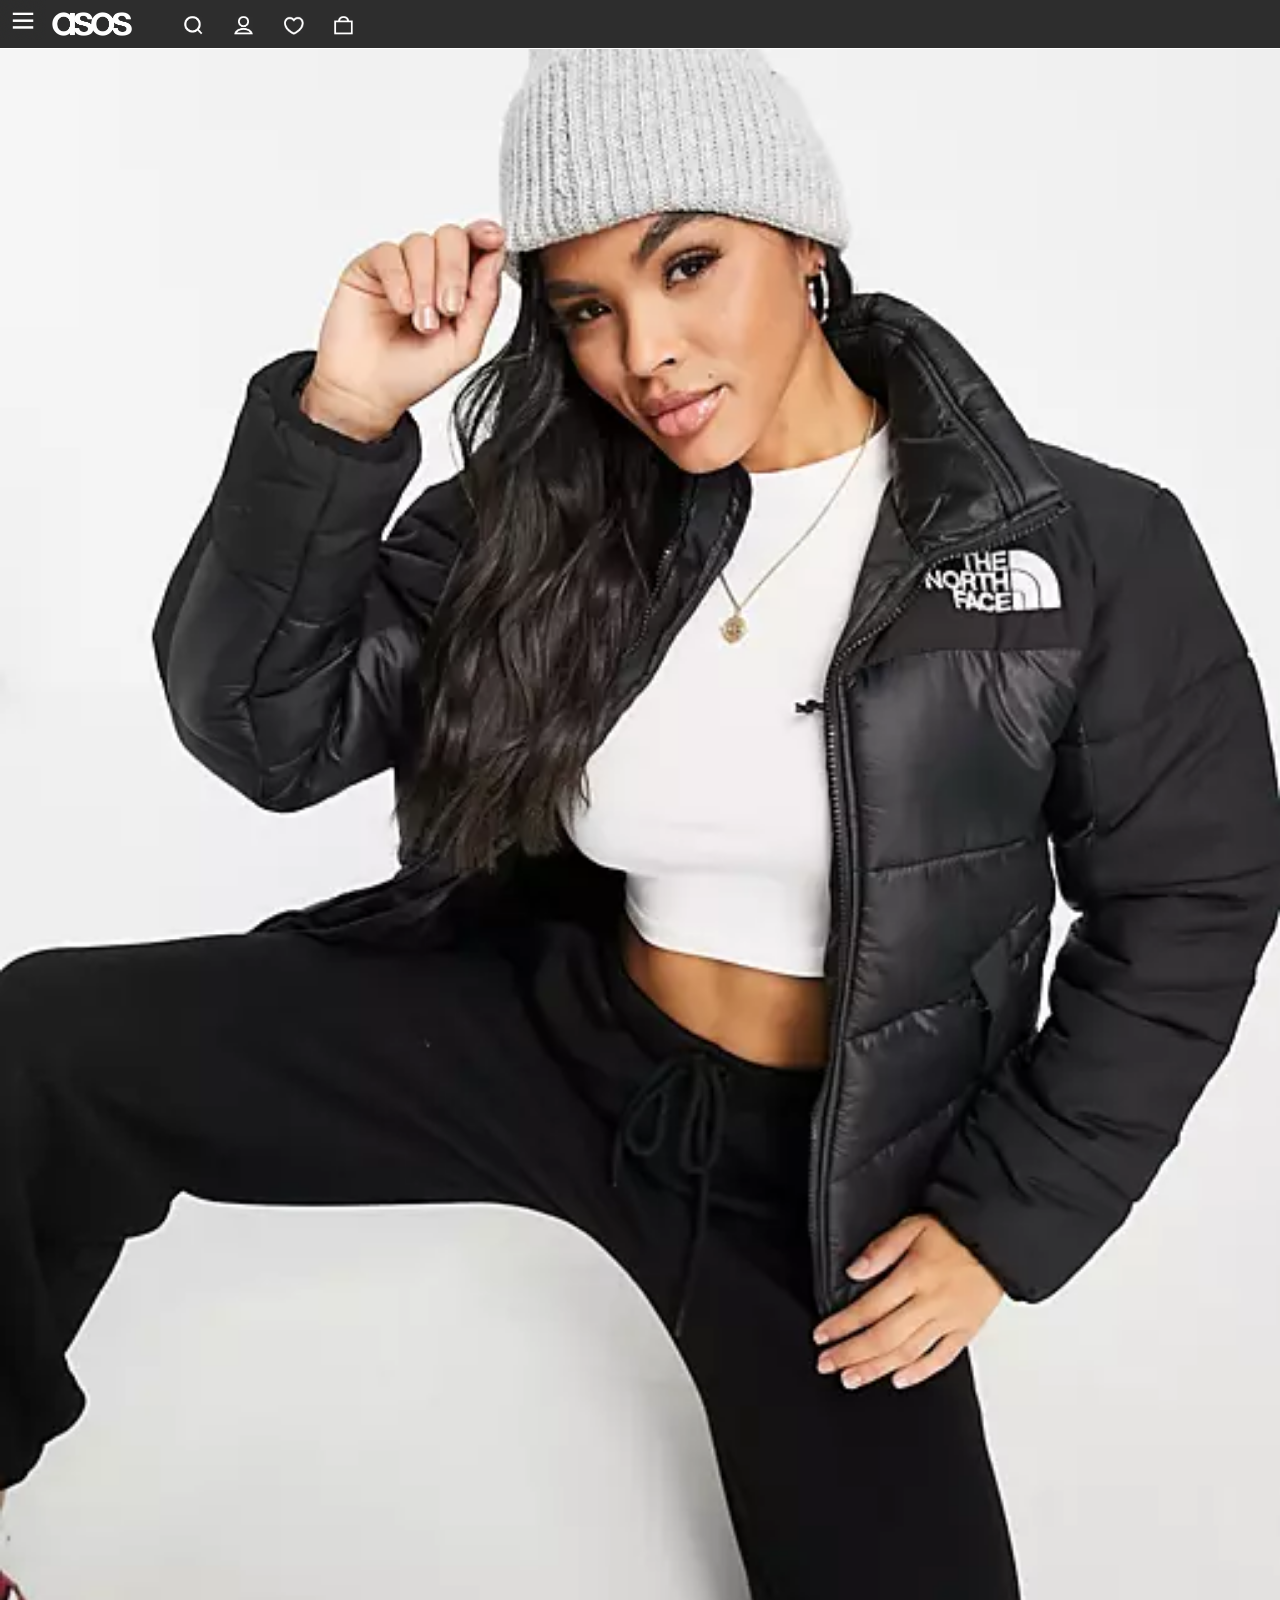
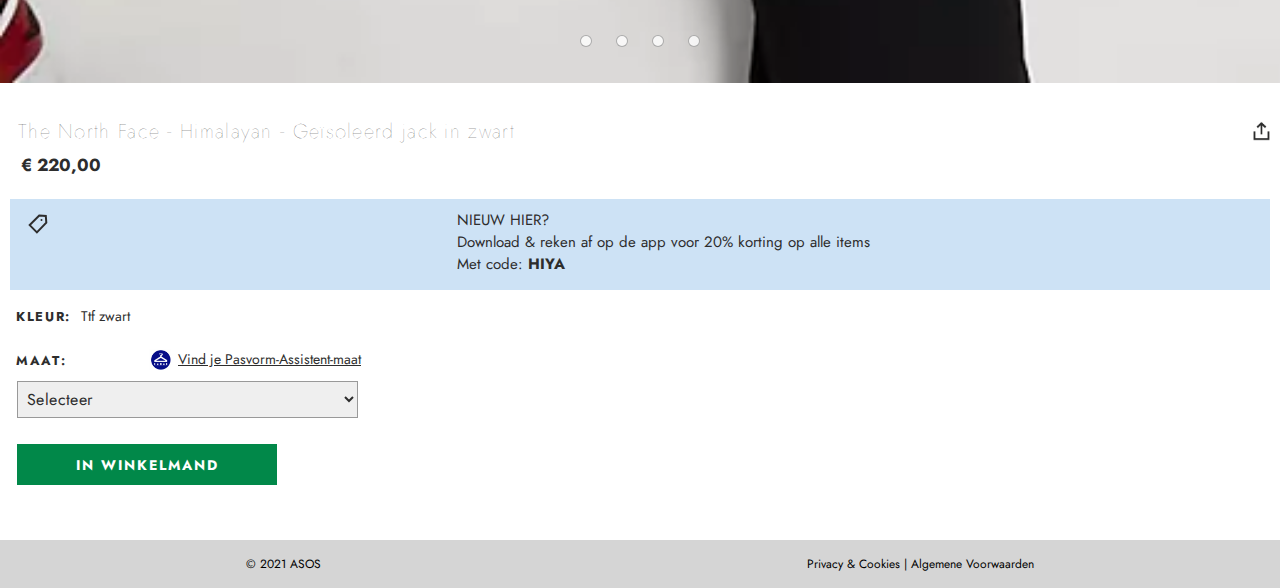
==== product.html @ 20af1e6a "Add files via upload" ====
<!DOCTYPE html>
<html lang="en">

<head>
    <meta charset="UTF-8">
    <meta http-equiv="X-UA-Compatible" content="IE=edge">
    <meta name="viewport" content="width=device-width, initial-scale=1.0">
    <title>Asos product</title>
    <link rel="stylesheet" href="css/styles.css">
    <link href="https://fonts.googleapis.com/css2?family=Jost:wght@400;700&family=Spartan:wght@400;500&display=swap" rel="stylesheet">
    <link href="https://fonts.googleapis.com/css2?family=Comfortaa:wght@700&display=swap" rel="stylesheet">
</head>

<body id="productpagina">

    <header>
        <button><img src="images/hamburgermenu.jpg"></button>
        <a href="index.html"><img src="images/logo.png"></a>



        <nav>
            <ul>
                <li>
                    <a href="#"><img src="images/zoeken.png"></a>
                </li>

                <li>
                    <a href="#"><img src="images/mijnprofiel.png"></a>
                </li>

                <li>
                    <a href="#"><img src="images/favorieten.png"></a>
                </li>

                <li>
                    <a href="#"><img src="images/mandje.png"></a>
                </li>
            </ul>
        </nav>

    </header>

    <main>
        <section id="justBolletjes" class="caroCarrousel">
            <ul>
                <li id="foto1"><img src="images/productslide1.webp"></li>

                <li id="foto2"><img src="images/productslide2.webp"></li>

                <li id="foto3"><img src="images/productslide3.webp"></li>

                <li id="foto4"><img src="images/productslide4.webp"></li>
            </ul>

            <nav>
                <ul>
                    <li>
                        <a href="#foto1" aria-label="go to foto1"></a>
                    </li>
                    <li>
                        <a href="#foto2" aria-label="go to foto2"></a>
                    </li>
                    <li>
                        <a href="#foto3" aria-label="go to foto3"></a>
                    </li>
                    <li>
                        <a href="#foto4" aria-label="go to foto4"></a>
                    </li>
            </nav>




            </ul>
        </section>

        <section>
            <h1>The North Face - Himalayan - Geïsoleerd jack in zwart</h1>
            <img src="images/opslaan.png">
            <h2>€ 220,00</h2>
        </section>


        <section>

            <p>NIEUW HIER?<br> Download & reken af op de app voor 20% korting op alle items<br> Met code: <strong>  HIYA</strong></p>

        </section>

        <section>
            <p><strong>KLEUR:</strong> Ttf zwart</p>
        </section>

        <section>
            <p><strong>MAAT:</strong></p>
        </section>

        <section><img src="images/maat.jpg">
            <p>Vind je Pasvorm-Assistent-maat</p>
        </section>

        <section>
            <select>
                <option value="0">Selecteer</option>
                <option value="1">XS - €220,00</option>
                <option value="2">S - €220,00</option>
                <option value="3">M - €220,00</option>
                <option value="4">L - €220,00</option>
                <option value="5">XL - €220,00</option>
            </select>
        </section>

        <section>

            <button>IN WINKELMAND</button></section>















    </main>
    <footer>
        <p>© 2021 ASOS</p>
        <p>Privacy & Cookies | Algemene Voorwaarden</p>

    </footer>
</body>

</html>
---- css/styles.css ----
body {
                                    margin: 0;
                                    padding: 3em 0 0 0;
                                    box-sizing: border-box;
                                }
                                
                                header {
                                    position: fixed;
                                    left: 0;
                                    right: 0;
                                    top: 0;
                                    z-index: 10;
                                    display: flex;
                                    background-color: #2d2d2d;
                                    height: 3em;
                                }
                                /* logo */
                                
                                header>a {
                                    width: 5em;
                                    margin: 0.75em;
                                }
                                
                                header>a img {
                                    width: 100%;
                                    height: auto;
                                }
                                /* button */
                                
                                header button {
                                    appearance: none;
                                    border: none;
                                    padding: 0;
                                    height: 3em;
                                    width: 3em;
                                }
                                
                                header button img {
                                    height: 100%;
                                    width: auto;
                                }
                                /* utilities menu */
                                
                                header ul {
                                    display: flex;
                                    gap: 50px;
                                    list-style: none;
                                    margin: 0.5;
                                    padding: 0;
                                    height: 100%;
                                }
                                
                                header ul li {
                                    height: 80%;
                                }
                                
                                header ul li a {
                                    display: block;
                                    height: 100%;
                                    padding: 70%;
                                }
                                
                                header ul a img {
                                    position: absolute;
                                    margin-left: 40px;
                                    height: 40%;
                                    width: auto;
                                }
                                
                                main img {
                                    width: 100%;
                                    height: auto;
                                }
                                /* categories */
                                
                                main section {
                                    padding: 1em;
                                }
                                
                                main section ul {
                                    margin: 0;
                                    padding: 0;
                                    list-style: none;
                                    display: grid;
                                    grid-template-columns: 1fr 1fr;
                                    gap: 1em;
                                }
                                
                                main section ul li {
                                    display: flex;
                                    flex-direction: column-reverse;
                                }
                                
                                main section ul a img {
                                    width: 100%;
                                    height: auto;
                                    display: block;
                                }
                                
                                section:first-of-type h1 {
                                    font-family: 'Jost', sans-serif;
                                    color: #2d2d2d;
                                    font-size: 14px;
                                    display: flex;
                                    justify-content: center;
                                }
                                
                                section:first-of-type p {
                                    font-family: 'Jost', sans-serif;
                                    color: #2d2d2d;
                                    font-size: 15px;
                                    display: flex;
                                    justify-content: center;
                                    order: -2;
                                    margin: 0;
                                }
                                
                                section:nth-of-type(2) h1 {
                                    display: flex;
                                    justify-content: center;
                                    font-size: 20px;
                                    position: relative;
                                    font-family: 'Jost', sans-serif;
                                    color: #2d2d2d;
                                }
                                
                                section:nth-of-type(2) p {
                                    display: flex;
                                    justify-content: center;
                                    font-size: 20px;
                                    position: relative;
                                    font-family: 'Jost', sans-serif;
                                    color: #2d2d2d;
                                }
                                
                                section:nth-of-type(2) button {
                                    border: 2px solid#2d2d2d;
                                    margin: 6px 0px 10px;
                                    padding: 9px 14px;
                                    background-color: white;
                                    font-family: 'Jost', sans-serif;
                                    color: #2d2d2d;
                                    min-width: 184px;
                                    min-height: 44px;
                                    font-size: 16px;
                                    line-height: 39px;
                                    font-weight: 700;
                                    letter-spacing: 2px;
                                    position: relative;
                                    left: calc(50% - 92px);
                                }
                                
                                section:nth-of-type(2) button:hover {
                                    background-color: black;
                                    border: 2px solid black;
                                    color: white;
                                }
                                
                                section:nth-of-type(2) button:active {
                                    background-color: black;
                                    border: 2px solid black;
                                    color: white;
                                }
                                
                                section:nth-of-type(3) {
                                    background-color: rgb(31, 73, 70);
                                    padding: 25px;
                                    font-family: 'Jost', sans-serif;
                                    color: white;
                                    display: flex;
                                    flex-direction: column;
                                    align-items: center;
                                }
                                
                                section:nth-of-type(3) p {
                                    font-family: 'Comfortaa', cursive;
                                    font-size: 30px;
                                    display: flex;
                                    justify-content: center;
                                    margin: 0;
                                    margin-bottom: 20px;
                                }
                                
                                section:last-of-type h1 {
                                    font-size: 18px;
                                    font-family: 'Jost', sans-serif;
                                    margin-top: 30px;
                                    grid-column: 1/-1;
                                    text-align: center;
                                }
                                
                                section:last-of-type {
                                    display: flex;
                                    margin: 0;
                                    padding: 0;
                                    list-style: none;
                                    display: grid;
                                    grid-template-columns: 1fr 1fr;
                                    gap: 1em;
                                }
                                
                                footer {
                                    background-color: rgb(213, 213, 213);
                                    padding: 3px;
                                    display: flex;
                                    vertical-align: baseline;
                                    justify-content: space-around;
                                }
                                
                                footer p {
                                    font-family: 'Jost', sans-serif;
                                    font-size: 12px;
                                }
                                /* product pagina */
                                /******************************/
                                /* DE CAROCARROUSEL CONTAINER */
                                /******************************/
                                
                                .caroCarrousel {
                                    /* basis waarden die door de hele carrousel gebruikt worden */
                                    /* kun je zelf aanpassen */
                                    position: relative;
                                    outline: none;
                                    padding: 0;
                                    margin: 0;
                                }
                                /************************************/
                                /* de carrousel elementen container */
                                
                                .caroCarrousel>ul {
                                    margin: 0;
                                    padding: 0;
                                    list-style: none;
                                    display: flex;
                                    /* handmatig scrollen is mogelijk */
                                    overflow: hidden;
                                }
                                /**************************/
                                /* de carrousel elementen */
                                
                                .caroCarrousel>ul li {
                                    flex-basis: 100%;
                                    flex-shrink: 0;
                                }
                                /****************/
                                /* DE BOLLETJES */
                                /****************/
                                /* de bolletjes container */
                                
                                .caroCarrousel nav ul {
                                    position: absolute;
                                    left: 2em;
                                    right: 2em;
                                    bottom: 0;
                                    margin: 0;
                                    padding: 2em;
                                    list-style: none;
                                    display: flex;
                                    flex-wrap: wrap;
                                    justify-content: center;
                                }
                                /* de bolletjes wrapper */
                                
                                .caroCarrousel nav li {
                                    margin: .25em;
                                    padding: 0;
                                }
                                /* de bolletjes */
                                
                                .caroCarrousel>nav a {
                                    display: block;
                                    width: 10px;
                                    height: 10px;
                                    background-color: rgba(255, 255, 255, 0.8);
                                    border-radius: 25px;
                                    border: 1px solid rgba(153, 153, 153, 0.8);
                                }
                                
                                .caroCarrousel>nav a:hover,
                                .caroCarrousel>nav a:focus {
                                    border: 1px solid rgba(255, 255, 255, 0.8);
                                    background-color: rgba(56, 56, 56, 0.8);
                                }
                                
                                #productpagina main section:nth-of-type(2) h1 {
                                    color: #2d2d2d;
                                    font-style: normal;
                                    font-weight: 10;
                                    font-size: 20px;
                                    line-height: 1.3;
                                    letter-spacing: 1.3px;
                                    padding-bottom: 12px;
                                    display: inline-block;
                                    max-width: 95%;
                                    text-align: left;
                                    padding: 20px 0px 12px 2px;
                                    margin: auto;
                                }
                                
                                #productpagina main section:nth-of-type(2) img {
                                    width: 17px;
                                    height: 20px;
                                    position: absolute;
                                    right: 10px;
                                    margin: 22px 0px 0px;
                                }
                                
                                #productpagina main section:nth-of-type(2) h2 {
                                    color: #2d2d2d;
                                    font-family: 'Jost', sans-serif;
                                    font-size: 17.5px;
                                    display: flex;
                                    margin: 5px;
                                    position: relative;
                                    top: -10px;
                                }
                                
                                #productpagina main section:nth-of-type(3) {
                                    color: #2d2d2d;
                                    background-color: #cde2f5;
                                    background-image: url([data-uri]);
                                    background-repeat: no-repeat;
                                    background-position: 18px 15px;
                                    margin-top: -10px;
                                    margin-left: 10px;
                                    margin-right: 10px;
                                    padding: 10px 10px 15px 56px;
                                }
                                
                                #productpagina main section:nth-of-type(3) p {
                                    color: #2d2d2d;
                                    font-family: 'Jost', sans-serif;
                                    font-size: 15px;
                                    padding: 0;
                                    margin: 0;
                                    display: block;
                                }
                                
                                #productpagina main section:nth-of-type(4) p strong {
                                    color: #2d2d2d;
                                    font-family: 'Jost', sans-serif;
                                    font-size: 13px;
                                    line-height: 1.7;
                                    letter-spacing: 1.7px;
                                    text-transform: uppercase;
                                    padding-right: 6px;
                                }
                                
                                #productpagina main section:nth-of-type(4) p {
                                    font-size: 14px;
                                    color: #2d2d2d;
                                    font-family: 'Jost', sans-serif;
                                    margin: 0;
                                    position: relative;
                                }
                                
                                #productpagina main section:nth-of-type(5) p {
                                    color: #2d2d2d;
                                    font-family: 'Jost', sans-serif;
                                    font-size: 13px;
                                    line-height: 1.7;
                                    letter-spacing: 1.7px;
                                    text-transform: uppercase;
                                    margin: auto;
                                    position: relative;
                                    top: -10px;
                                }
                                
                                #productpagina main section:nth-of-type(6) img {
                                    width: 22px;
                                    height: auto;
                                    position: relative;
                                    top: -65px;
                                    left: 133px;
                                }
                                
                                #productpagina main section:nth-of-type(6) p {
                                    color: #2d2d2d;
                                    font-family: 'Jost', sans-serif;
                                    font-size: 14px;
                                    font-weight: 400;
                                    line-height: normal;
                                    text-decoration: underline;
                                    width: 100;
                                    position: relative;
                                    margin-left: 162px;
                                    margin-top: -90px;
                                }
                                
                                #productpagina main section:nth-of-type(7) select {
                                    color: #2D2D2D;
                                    border: solid 1px #999;
                                    font-family: 'Jost', sans-serif;
                                    font-size: 16px;
                                    line-height: 1.5;
                                    letter-spacing: 0.4px;
                                    padding-top: 5px;
                                    padding-bottom: 5px;
                                    padding-left: 5px;
                                    outline: none;
                                    position: relative;
                                    left: 1px;
                                    top: -65px;
                                    width: 341px;
                                }
                                
                                #productpagina main section:nth-of-type(8) button {
                                    background-color: #018849;
                                    font-family: 'Jost', sans-serif;
                                    color: white;
                                    border: none;
                                    letter-spacing: 2px;
                                    height: 41px;
                                    text-transform: uppercase;
                                    font-weight: 700;
                                    font-size: 14px;
                                    text-align: center;
                                    width: 260px;
                                    position: relative;
                                    left: 17px;
                                    top: -55px;
                                }
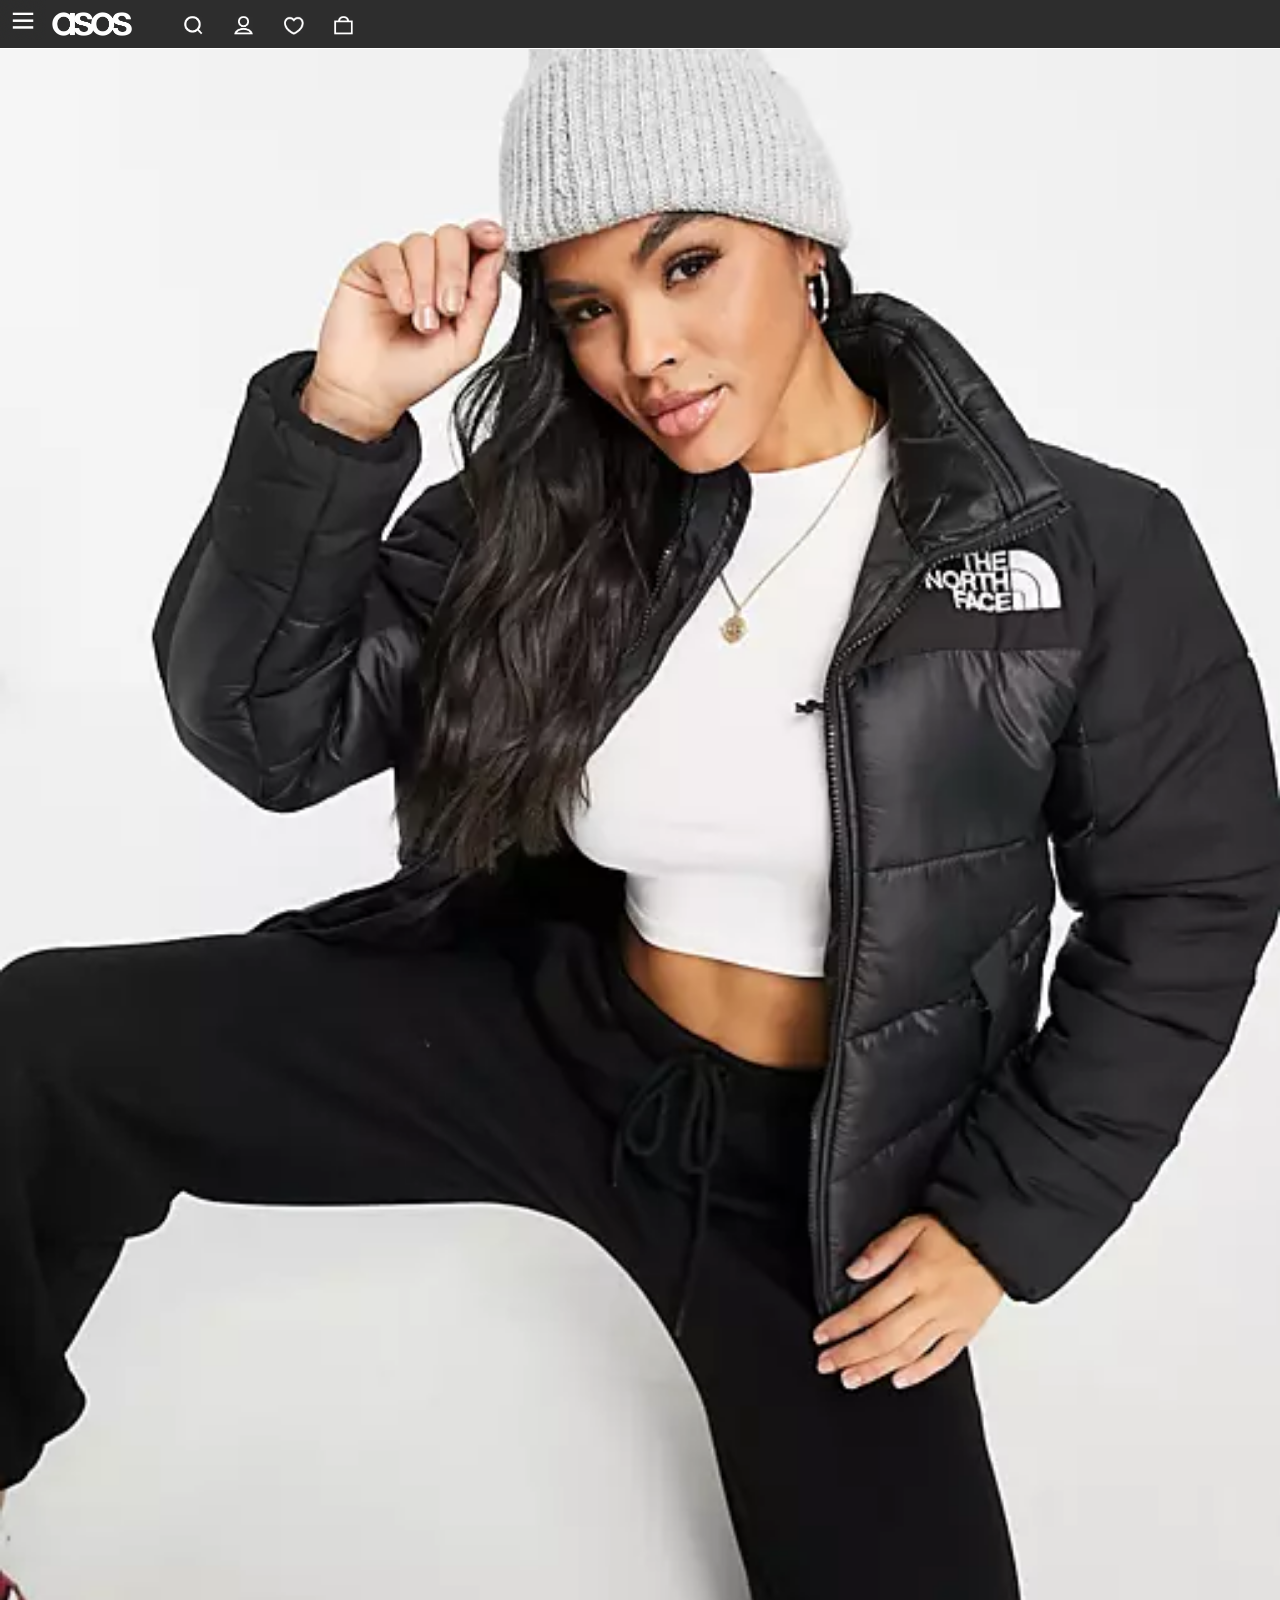
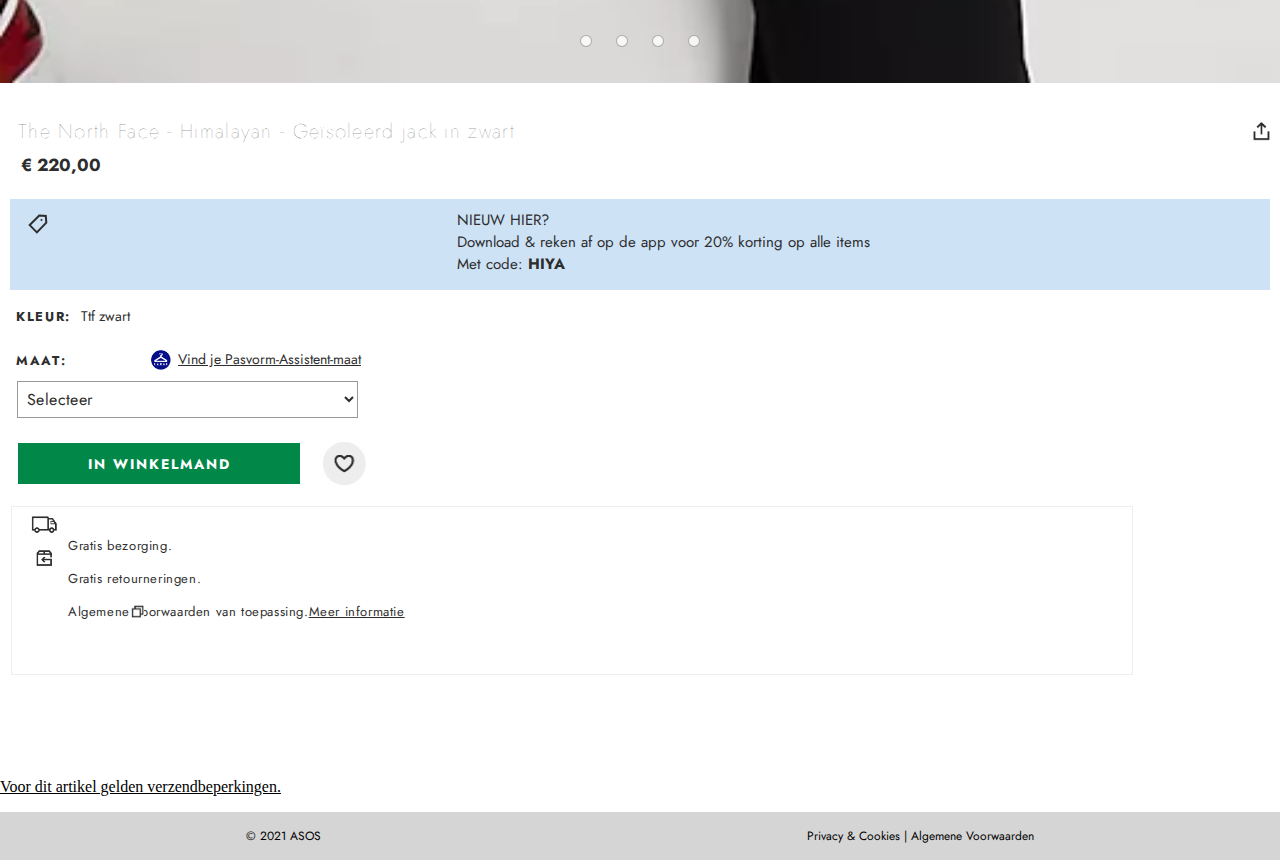
==== commit f5df9176: "Add files via upload" ====
--- a/product.html
+++ b/product.html
@@ -113,7 +113,23 @@
 
         <section>
 
-            <button>IN WINKELMAND</button></section>
+            <button>IN WINKELMAND</button>
+            <img src="images/like.png">
+        </section>
+
+        <section>
+
+            <p>Gratis bezorging.</p>
+
+            <p>Gratis retourneringen.</p>
+            <p>Algemene voorwaarden van toepassing.<u>Meer informatie</u></p>
+            <img id="bezorgImg" src=" images/bezorgingen.png ">
+            <img id="retourImg" src="images/retour.png ">
+            <img id="meerinfoImg" src="images/meerinfo.png"></section>
+
+        <section>
+            <p><u>Voor dit artikel gelden verzendbeperkingen.</u></p>
+        </section>
 
 
 
--- a/css/styles.css
+++ b/css/styles.css
@@ -1,422 +1,475 @@
-                                body {
-                                    margin: 0;
-                                    padding: 3em 0 0 0;
-                                    box-sizing: border-box;
-                                }
-                                
-                                header {
-                                    position: fixed;
-                                    left: 0;
-                                    right: 0;
-                                    top: 0;
-                                    z-index: 10;
-                                    display: flex;
-                                    background-color: #2d2d2d;
-                                    height: 3em;
-                                }
-                                /* logo */
-                                
-                                header>a {
-                                    width: 5em;
-                                    margin: 0.75em;
-                                }
-                                
-                                header>a img {
-                                    width: 100%;
-                                    height: auto;
-                                }
-                                /* button */
-                                
-                                header button {
-                                    appearance: none;
-                                    border: none;
-                                    padding: 0;
-                                    height: 3em;
-                                    width: 3em;
-                                }
-                                
-                                header button img {
-                                    height: 100%;
-                                    width: auto;
-                                }
-                                /* utilities menu */
-                                
-                                header ul {
-                                    display: flex;
-                                    gap: 50px;
-                                    list-style: none;
-                                    margin: 0.5;
-                                    padding: 0;
-                                    height: 100%;
-                                }
-                                
-                                header ul li {
-                                    height: 80%;
-                                }
-                                
-                                header ul li a {
-                                    display: block;
-                                    height: 100%;
-                                    padding: 70%;
-                                }
-                                
-                                header ul a img {
-                                    position: absolute;
-                                    margin-left: 40px;
-                                    height: 40%;
-                                    width: auto;
-                                }
-                                
-                                main img {
-                                    width: 100%;
-                                    height: auto;
-                                }
-                                /* categories */
-                                
-                                main section {
-                                    padding: 1em;
-                                }
-                                
-                                main section ul {
-                                    margin: 0;
-                                    padding: 0;
-                                    list-style: none;
-                                    display: grid;
-                                    grid-template-columns: 1fr 1fr;
-                                    gap: 1em;
-                                }
-                                
-                                main section ul li {
-                                    display: flex;
-                                    flex-direction: column-reverse;
-                                }
-                                
-                                main section ul a img {
-                                    width: 100%;
-                                    height: auto;
-                                    display: block;
-                                }
-                                
-                                section:first-of-type h1 {
-                                    font-family: 'Jost', sans-serif;
-                                    color: #2d2d2d;
-                                    font-size: 14px;
-                                    display: flex;
-                                    justify-content: center;
-                                }
-                                
-                                section:first-of-type p {
-                                    font-family: 'Jost', sans-serif;
-                                    color: #2d2d2d;
-                                    font-size: 15px;
-                                    display: flex;
-                                    justify-content: center;
-                                    order: -2;
-                                    margin: 0;
-                                }
-                                
-                                section:nth-of-type(2) h1 {
-                                    display: flex;
-                                    justify-content: center;
-                                    font-size: 20px;
-                                    position: relative;
-                                    font-family: 'Jost', sans-serif;
-                                    color: #2d2d2d;
-                                }
-                                
-                                section:nth-of-type(2) p {
-                                    display: flex;
-                                    justify-content: center;
-                                    font-size: 20px;
-                                    position: relative;
-                                    font-family: 'Jost', sans-serif;
-                                    color: #2d2d2d;
-                                }
-                                
-                                section:nth-of-type(2) button {
-                                    border: 2px solid#2d2d2d;
-                                    margin: 6px 0px 10px;
-                                    padding: 9px 14px;
-                                    background-color: white;
-                                    font-family: 'Jost', sans-serif;
-                                    color: #2d2d2d;
-                                    min-width: 184px;
-                                    min-height: 44px;
-                                    font-size: 16px;
-                                    line-height: 39px;
-                                    font-weight: 700;
-                                    letter-spacing: 2px;
-                                    position: relative;
-                                    left: calc(50% - 92px);
-                                }
-                                
-                                section:nth-of-type(2) button:hover {
-                                    background-color: black;
-                                    border: 2px solid black;
-                                    color: white;
-                                }
-                                
-                                section:nth-of-type(2) button:active {
-                                    background-color: black;
-                                    border: 2px solid black;
-                                    color: white;
-                                }
-                                
-                                section:nth-of-type(3) {
-                                    background-color: rgb(31, 73, 70);
-                                    padding: 25px;
-                                    font-family: 'Jost', sans-serif;
-                                    color: white;
-                                    display: flex;
-                                    flex-direction: column;
-                                    align-items: center;
-                                }
-                                
-                                section:nth-of-type(3) p {
-                                    font-family: 'Comfortaa', cursive;
-                                    font-size: 30px;
-                                    display: flex;
-                                    justify-content: center;
-                                    margin: 0;
-                                    margin-bottom: 20px;
-                                }
-                                
-                                section:last-of-type h1 {
-                                    font-size: 18px;
-                                    font-family: 'Jost', sans-serif;
-                                    margin-top: 30px;
-                                    grid-column: 1/-1;
-                                    text-align: center;
-                                }
-                                
-                                section:last-of-type {
-                                    display: flex;
-                                    margin: 0;
-                                    padding: 0;
-                                    list-style: none;
-                                    display: grid;
-                                    grid-template-columns: 1fr 1fr;
-                                    gap: 1em;
-                                }
-                                
-                                footer {
-                                    background-color: rgb(213, 213, 213);
-                                    padding: 3px;
-                                    display: flex;
-                                    vertical-align: baseline;
-                                    justify-content: space-around;
-                                }
-                                
-                                footer p {
-                                    font-family: 'Jost', sans-serif;
-                                    font-size: 12px;
-                                }
-                                /* product pagina */
-                                /******************************/
-                                /* DE CAROCARROUSEL CONTAINER */
-                                /******************************/
-                                
-                                .caroCarrousel {
-                                    /* basis waarden die door de hele carrousel gebruikt worden */
-                                    /* kun je zelf aanpassen */
-                                    position: relative;
-                                    outline: none;
-                                    padding: 0;
-                                    margin: 0;
-                                }
-                                /************************************/
-                                /* de carrousel elementen container */
-                                
-                                .caroCarrousel>ul {
-                                    margin: 0;
-                                    padding: 0;
-                                    list-style: none;
-                                    display: flex;
-                                    /* handmatig scrollen is mogelijk */
-                                    overflow: hidden;
-                                }
-                                /**************************/
-                                /* de carrousel elementen */
-                                
-                                .caroCarrousel>ul li {
-                                    flex-basis: 100%;
-                                    flex-shrink: 0;
-                                }
-                                /****************/
-                                /* DE BOLLETJES */
-                                /****************/
-                                /* de bolletjes container */
-                                
-                                .caroCarrousel nav ul {
-                                    position: absolute;
-                                    left: 2em;
-                                    right: 2em;
-                                    bottom: 0;
-                                    margin: 0;
-                                    padding: 2em;
-                                    list-style: none;
-                                    display: flex;
-                                    flex-wrap: wrap;
-                                    justify-content: center;
-                                }
-                                /* de bolletjes wrapper */
-                                
-                                .caroCarrousel nav li {
-                                    margin: .25em;
-                                    padding: 0;
-                                }
-                                /* de bolletjes */
-                                
-                                .caroCarrousel>nav a {
-                                    display: block;
-                                    width: 10px;
-                                    height: 10px;
-                                    background-color: rgba(255, 255, 255, 0.8);
-                                    border-radius: 25px;
-                                    border: 1px solid rgba(153, 153, 153, 0.8);
-                                }
-                                
-                                .caroCarrousel>nav a:hover,
-                                .caroCarrousel>nav a:focus {
-                                    border: 1px solid rgba(255, 255, 255, 0.8);
-                                    background-color: rgba(56, 56, 56, 0.8);
-                                }
-                                
-                                #productpagina main section:nth-of-type(2) h1 {
-                                    color: #2d2d2d;
-                                    font-style: normal;
-                                    font-weight: 10;
-                                    font-size: 20px;
-                                    line-height: 1.3;
-                                    letter-spacing: 1.3px;
-                                    padding-bottom: 12px;
-                                    display: inline-block;
-                                    max-width: 95%;
-                                    text-align: left;
-                                    padding: 20px 0px 12px 2px;
-                                    margin: auto;
-                                }
-                                
-                                #productpagina main section:nth-of-type(2) img {
-                                    width: 17px;
-                                    height: 20px;
-                                    position: absolute;
-                                    right: 10px;
-                                    margin: 22px 0px 0px;
-                                }
-                                
-                                #productpagina main section:nth-of-type(2) h2 {
-                                    color: #2d2d2d;
-                                    font-family: 'Jost', sans-serif;
-                                    font-size: 17.5px;
-                                    display: flex;
-                                    margin: 5px;
-                                    position: relative;
-                                    top: -10px;
-                                }
-                                
-                                #productpagina main section:nth-of-type(3) {
-                                    color: #2d2d2d;
-                                    background-color: #cde2f5;
-                                    background-image: url([data-uri]);
-                                    background-repeat: no-repeat;
-                                    background-position: 18px 15px;
-                                    margin-top: -10px;
-                                    margin-left: 10px;
-                                    margin-right: 10px;
-                                    padding: 10px 10px 15px 56px;
-                                }
-                                
-                                #productpagina main section:nth-of-type(3) p {
-                                    color: #2d2d2d;
-                                    font-family: 'Jost', sans-serif;
-                                    font-size: 15px;
-                                    padding: 0;
-                                    margin: 0;
-                                    display: block;
-                                }
-                                
-                                #productpagina main section:nth-of-type(4) p strong {
-                                    color: #2d2d2d;
-                                    font-family: 'Jost', sans-serif;
-                                    font-size: 13px;
-                                    line-height: 1.7;
-                                    letter-spacing: 1.7px;
-                                    text-transform: uppercase;
-                                    padding-right: 6px;
-                                }
-                                
-                                #productpagina main section:nth-of-type(4) p {
-                                    font-size: 14px;
-                                    color: #2d2d2d;
-                                    font-family: 'Jost', sans-serif;
-                                    margin: 0;
-                                    position: relative;
-                                }
-                                
-                                #productpagina main section:nth-of-type(5) p {
-                                    color: #2d2d2d;
-                                    font-family: 'Jost', sans-serif;
-                                    font-size: 13px;
-                                    line-height: 1.7;
-                                    letter-spacing: 1.7px;
-                                    text-transform: uppercase;
-                                    margin: auto;
-                                    position: relative;
-                                    top: -10px;
-                                }
-                                
-                                #productpagina main section:nth-of-type(6) img {
-                                    width: 22px;
-                                    height: auto;
-                                    position: relative;
-                                    top: -65px;
-                                    left: 133px;
-                                }
-                                
-                                #productpagina main section:nth-of-type(6) p {
-                                    color: #2d2d2d;
-                                    font-family: 'Jost', sans-serif;
-                                    font-size: 14px;
-                                    font-weight: 400;
-                                    line-height: normal;
-                                    text-decoration: underline;
-                                    width: 100;
-                                    position: relative;
-                                    margin-left: 162px;
-                                    margin-top: -90px;
-                                }
-                                
-                                #productpagina main section:nth-of-type(7) select {
-                                    color: #2D2D2D;
-                                    border: solid 1px #999;
-                                    font-family: 'Jost', sans-serif;
-                                    font-size: 16px;
-                                    line-height: 1.5;
-                                    letter-spacing: 0.4px;
-                                    padding-top: 5px;
-                                    padding-bottom: 5px;
-                                    padding-left: 5px;
-                                    outline: none;
-                                    position: relative;
-                                    left: 1px;
-                                    top: -65px;
-                                    width: 341px;
-                                }
-                                
-                                #productpagina main section:nth-of-type(8) button {
-                                    background-color: #018849;
-                                    font-family: 'Jost', sans-serif;
-                                    color: white;
-                                    border: none;
-                                    letter-spacing: 2px;
-                                    height: 41px;
-                                    text-transform: uppercase;
-                                    font-weight: 700;
-                                    font-size: 14px;
-                                    text-align: center;
-                                    width: 260px;
-                                    position: relative;
-                                    left: 17px;
-                                    top: -55px;
-                                }+                                                body {
+                                                    margin: 0;
+                                                    padding: 3em 0 0 0;
+                                                    box-sizing: border-box;
+                                                }
+                                                
+                                                header {
+                                                    position: fixed;
+                                                    left: 0;
+                                                    right: 0;
+                                                    top: 0;
+                                                    z-index: 10;
+                                                    display: flex;
+                                                    background-color: #2d2d2d;
+                                                    height: 3em;
+                                                }
+                                                /* logo */
+                                                
+                                                header>a {
+                                                    width: 5em;
+                                                    margin: 0.75em;
+                                                }
+                                                
+                                                header>a img {
+                                                    width: 100%;
+                                                    height: auto;
+                                                }
+                                                /* button */
+                                                
+                                                header button {
+                                                    appearance: none;
+                                                    border: none;
+                                                    padding: 0;
+                                                    height: 3em;
+                                                    width: 3em;
+                                                }
+                                                
+                                                header button img {
+                                                    height: 100%;
+                                                    width: auto;
+                                                }
+                                                /* utilities menu */
+                                                
+                                                header ul {
+                                                    display: flex;
+                                                    gap: 50px;
+                                                    list-style: none;
+                                                    margin: 0.5;
+                                                    padding: 0;
+                                                    height: 100%;
+                                                }
+                                                
+                                                header ul li {
+                                                    height: 80%;
+                                                }
+                                                
+                                                header ul li a {
+                                                    display: block;
+                                                    height: 100%;
+                                                    padding: 70%;
+                                                }
+                                                
+                                                header ul a img {
+                                                    position: absolute;
+                                                    margin-left: 40px;
+                                                    height: 40%;
+                                                    width: auto;
+                                                }
+                                                
+                                                main img {
+                                                    width: 100%;
+                                                    height: auto;
+                                                }
+                                                /* categories */
+                                                
+                                                main section {
+                                                    padding: 1em;
+                                                }
+                                                
+                                                main section ul {
+                                                    margin: 0;
+                                                    padding: 0;
+                                                    list-style: none;
+                                                    display: grid;
+                                                    grid-template-columns: 1fr 1fr;
+                                                    gap: 1em;
+                                                }
+                                                
+                                                main section ul li {
+                                                    display: flex;
+                                                    flex-direction: column-reverse;
+                                                }
+                                                
+                                                main section ul a img {
+                                                    width: 100%;
+                                                    height: auto;
+                                                    display: block;
+                                                }
+                                                
+                                                section:first-of-type h1 {
+                                                    font-family: 'Jost', sans-serif;
+                                                    color: #2d2d2d;
+                                                    font-size: 14px;
+                                                    display: flex;
+                                                    justify-content: center;
+                                                }
+                                                
+                                                section:first-of-type p {
+                                                    font-family: 'Jost', sans-serif;
+                                                    color: #2d2d2d;
+                                                    font-size: 15px;
+                                                    display: flex;
+                                                    justify-content: center;
+                                                    order: -2;
+                                                    margin: 0;
+                                                }
+                                                
+                                                section:nth-of-type(2) h1 {
+                                                    display: flex;
+                                                    justify-content: center;
+                                                    font-size: 20px;
+                                                    position: relative;
+                                                    font-family: 'Jost', sans-serif;
+                                                    color: #2d2d2d;
+                                                }
+                                                
+                                                section:nth-of-type(2) p {
+                                                    display: flex;
+                                                    justify-content: center;
+                                                    font-size: 20px;
+                                                    position: relative;
+                                                    font-family: 'Jost', sans-serif;
+                                                    color: #2d2d2d;
+                                                }
+                                                
+                                                section:nth-of-type(2) button {
+                                                    border: 2px solid#2d2d2d;
+                                                    margin: 6px 0px 10px;
+                                                    padding: 9px 14px;
+                                                    background-color: white;
+                                                    font-family: 'Jost', sans-serif;
+                                                    color: #2d2d2d;
+                                                    min-width: 184px;
+                                                    min-height: 44px;
+                                                    font-size: 16px;
+                                                    line-height: 39px;
+                                                    font-weight: 700;
+                                                    letter-spacing: 2px;
+                                                    position: relative;
+                                                    left: calc(50% - 92px);
+                                                }
+                                                
+                                                section:nth-of-type(2) button:hover {
+                                                    background-color: black;
+                                                    border: 2px solid black;
+                                                    color: white;
+                                                }
+                                                
+                                                section:nth-of-type(2) button:active {
+                                                    background-color: black;
+                                                    border: 2px solid black;
+                                                    color: white;
+                                                }
+                                                
+                                                section:nth-of-type(3) {
+                                                    background-color: rgb(31, 73, 70);
+                                                    padding: 25px;
+                                                    font-family: 'Jost', sans-serif;
+                                                    color: white;
+                                                    display: flex;
+                                                    flex-direction: column;
+                                                    align-items: center;
+                                                }
+                                                
+                                                section:nth-of-type(3) p {
+                                                    font-family: 'Comfortaa', cursive;
+                                                    font-size: 30px;
+                                                    display: flex;
+                                                    justify-content: center;
+                                                    margin: 0;
+                                                    margin-bottom: 20px;
+                                                }
+                                                
+                                                section:last-of-type h1 {
+                                                    font-size: 18px;
+                                                    font-family: 'Jost', sans-serif;
+                                                    margin-top: 30px;
+                                                    grid-column: 1/-1;
+                                                    text-align: center;
+                                                }
+                                                
+                                                section:last-of-type {
+                                                    display: flex;
+                                                    margin: 0;
+                                                    padding: 0;
+                                                    list-style: none;
+                                                    display: grid;
+                                                    grid-template-columns: 1fr 1fr;
+                                                    gap: 1em;
+                                                }
+                                                
+                                                footer {
+                                                    background-color: rgb(213, 213, 213);
+                                                    padding: 3px;
+                                                    display: flex;
+                                                    vertical-align: baseline;
+                                                    justify-content: space-around;
+                                                }
+                                                
+                                                footer p {
+                                                    font-family: 'Jost', sans-serif;
+                                                    font-size: 12px;
+                                                }
+                                                /* product pagina */
+                                                /******************************/
+                                                /* DE CAROCARROUSEL CONTAINER */
+                                                /******************************/
+                                                
+                                                .caroCarrousel {
+                                                    /* basis waarden die door de hele carrousel gebruikt worden */
+                                                    /* kun je zelf aanpassen */
+                                                    position: relative;
+                                                    outline: none;
+                                                    padding: 0;
+                                                    margin: 0;
+                                                }
+                                                /************************************/
+                                                /* de carrousel elementen container */
+                                                
+                                                .caroCarrousel>ul {
+                                                    margin: 0;
+                                                    padding: 0;
+                                                    list-style: none;
+                                                    display: flex;
+                                                    /* handmatig scrollen is mogelijk */
+                                                    overflow: hidden;
+                                                }
+                                                /**************************/
+                                                /* de carrousel elementen */
+                                                
+                                                .caroCarrousel>ul li {
+                                                    flex-basis: 100%;
+                                                    flex-shrink: 0;
+                                                }
+                                                /****************/
+                                                /* DE BOLLETJES */
+                                                /****************/
+                                                /* de bolletjes container */
+                                                
+                                                .caroCarrousel nav ul {
+                                                    position: absolute;
+                                                    left: 2em;
+                                                    right: 2em;
+                                                    bottom: 0;
+                                                    margin: 0;
+                                                    padding: 2em;
+                                                    list-style: none;
+                                                    display: flex;
+                                                    flex-wrap: wrap;
+                                                    justify-content: center;
+                                                }
+                                                /* de bolletjes wrapper */
+                                                
+                                                .caroCarrousel nav li {
+                                                    margin: .25em;
+                                                    padding: 0;
+                                                }
+                                                /* de bolletjes */
+                                                
+                                                .caroCarrousel>nav a {
+                                                    display: block;
+                                                    width: 10px;
+                                                    height: 10px;
+                                                    background-color: rgba(255, 255, 255, 0.8);
+                                                    border-radius: 25px;
+                                                    border: 1px solid rgba(153, 153, 153, 0.8);
+                                                }
+                                                
+                                                .caroCarrousel>nav a:hover,
+                                                .caroCarrousel>nav a:focus {
+                                                    border: 1px solid rgba(255, 255, 255, 0.8);
+                                                    background-color: rgba(56, 56, 56, 0.8);
+                                                }
+                                                
+                                                #productpagina main section:nth-of-type(2) h1 {
+                                                    color: #2d2d2d;
+                                                    font-style: normal;
+                                                    font-weight: 10;
+                                                    font-size: 20px;
+                                                    line-height: 1.3;
+                                                    letter-spacing: 1.3px;
+                                                    padding-bottom: 12px;
+                                                    display: inline-block;
+                                                    max-width: 95%;
+                                                    text-align: left;
+                                                    padding: 20px 0px 12px 2px;
+                                                    margin: auto;
+                                                }
+                                                
+                                                #productpagina main section:nth-of-type(2) img {
+                                                    width: 17px;
+                                                    height: 20px;
+                                                    position: absolute;
+                                                    right: 10px;
+                                                    margin: 22px 0px 0px;
+                                                }
+                                                
+                                                #productpagina main section:nth-of-type(2) h2 {
+                                                    color: #2d2d2d;
+                                                    font-family: 'Jost', sans-serif;
+                                                    font-size: 17.5px;
+                                                    display: flex;
+                                                    margin: 5px;
+                                                    position: relative;
+                                                    top: -10px;
+                                                }
+                                                
+                                                #productpagina main section:nth-of-type(3) {
+                                                    color: #2d2d2d;
+                                                    background-color: #cde2f5;
+                                                    background-image: url([data-uri]);
+                                                    background-repeat: no-repeat;
+                                                    background-position: 18px 15px;
+                                                    margin-top: -10px;
+                                                    margin-left: 10px;
+                                                    margin-right: 10px;
+                                                    padding: 10px 10px 15px 56px;
+                                                }
+                                                
+                                                #productpagina main section:nth-of-type(3) p {
+                                                    color: #2d2d2d;
+                                                    font-family: 'Jost', sans-serif;
+                                                    font-size: 15px;
+                                                    padding: 0;
+                                                    margin: 0;
+                                                    display: block;
+                                                }
+                                                
+                                                #productpagina main section:nth-of-type(4) p strong {
+                                                    color: #2d2d2d;
+                                                    font-family: 'Jost', sans-serif;
+                                                    font-size: 13px;
+                                                    line-height: 1.7;
+                                                    letter-spacing: 1.7px;
+                                                    text-transform: uppercase;
+                                                    padding-right: 6px;
+                                                }
+                                                
+                                                #productpagina main section:nth-of-type(4) p {
+                                                    font-size: 14px;
+                                                    color: #2d2d2d;
+                                                    font-family: 'Jost', sans-serif;
+                                                    margin: 0;
+                                                    position: relative;
+                                                }
+                                                
+                                                #productpagina main section:nth-of-type(5) p {
+                                                    color: #2d2d2d;
+                                                    font-family: 'Jost', sans-serif;
+                                                    font-size: 13px;
+                                                    line-height: 1.7;
+                                                    letter-spacing: 1.7px;
+                                                    text-transform: uppercase;
+                                                    margin: auto;
+                                                    position: relative;
+                                                    top: -10px;
+                                                }
+                                                
+                                                #productpagina main section:nth-of-type(6) img {
+                                                    width: 22px;
+                                                    height: auto;
+                                                    position: relative;
+                                                    top: -65px;
+                                                    left: 133px;
+                                                }
+                                                
+                                                #productpagina main section:nth-of-type(6) p {
+                                                    color: #2d2d2d;
+                                                    font-family: 'Jost', sans-serif;
+                                                    font-size: 14px;
+                                                    font-weight: 400;
+                                                    line-height: normal;
+                                                    text-decoration: underline;
+                                                    width: 100;
+                                                    position: relative;
+                                                    margin-left: 162px;
+                                                    margin-top: -90px;
+                                                }
+                                                
+                                                #productpagina main section:nth-of-type(7) select {
+                                                    color: #2D2D2D;
+                                                    border: solid 1px #999;
+                                                    background-color: white;
+                                                    font-family: 'Jost', sans-serif;
+                                                    font-size: 16px;
+                                                    line-height: 1.5;
+                                                    letter-spacing: 0.4px;
+                                                    padding-top: 5px;
+                                                    padding-bottom: 5px;
+                                                    padding-left: 5px;
+                                                    outline: none;
+                                                    position: relative;
+                                                    left: 1px;
+                                                    top: -65px;
+                                                    width: 341px;
+                                                }
+                                                
+                                                #productpagina main section:nth-of-type(8) button {
+                                                    background-color: #018849;
+                                                    font-family: 'Jost', sans-serif;
+                                                    color: white;
+                                                    border: none;
+                                                    letter-spacing: 2px;
+                                                    height: 41px;
+                                                    text-transform: uppercase;
+                                                    font-weight: 700;
+                                                    font-size: 14px;
+                                                    text-align: center;
+                                                    width: 282px;
+                                                    position: relative;
+                                                    left: 2px;
+                                                    top: -93px;
+                                                }
+                                                
+                                                #productpagina main section:nth-of-type(8) img {
+                                                    width: 50px;
+                                                    height: auto;
+                                                    position: relative;
+                                                    top: -75px;
+                                                    left: 15px;
+                                                }
+                                                
+                                                #productpagina main section:nth-of-type(9) p {
+                                                    font-family: 'Jost', sans-serif;
+                                                    font-size: 13px;
+                                                    font-weight: normal;
+                                                    letter-spacing: .6px;
+                                                    line-height: 20px;
+                                                    color: #2d2d2d;
+                                                    align-items: center;
+                                                    position: relative;
+                                                    left: 40px;
+                                                }
+                                                
+                                                #productpagina main section:nth-of-type(9) #bezorgImg {
+                                                    width: 28px;
+                                                    height: auto;
+                                                    position: relative;
+                                                    top: -120px;
+                                                    left: 2px;
+                                                }
+                                                
+                                                #productpagina main section:nth-of-type(9) #retourImg {
+                                                    width: 18px;
+                                                    height: auto;
+                                                    position: relative;
+                                                    top: -87px;
+                                                    left: -25px;
+                                                }
+                                                
+                                                #productpagina main section:nth-of-type(9) #meerinfoImg {
+                                                    width: 13px;
+                                                    height: auto;
+                                                    position: relative;
+                                                    top: -36px;
+                                                    left: 49px;
+                                                }
+                                                
+                                                #productpagina main section:nth-of-type(9) {
+                                                    border: 1px solid#EEEEEE;
+                                                    max-width: 85%;
+                                                    position: relative;
+                                                    left: 11px;
+                                                    top: -87px;
+                                                }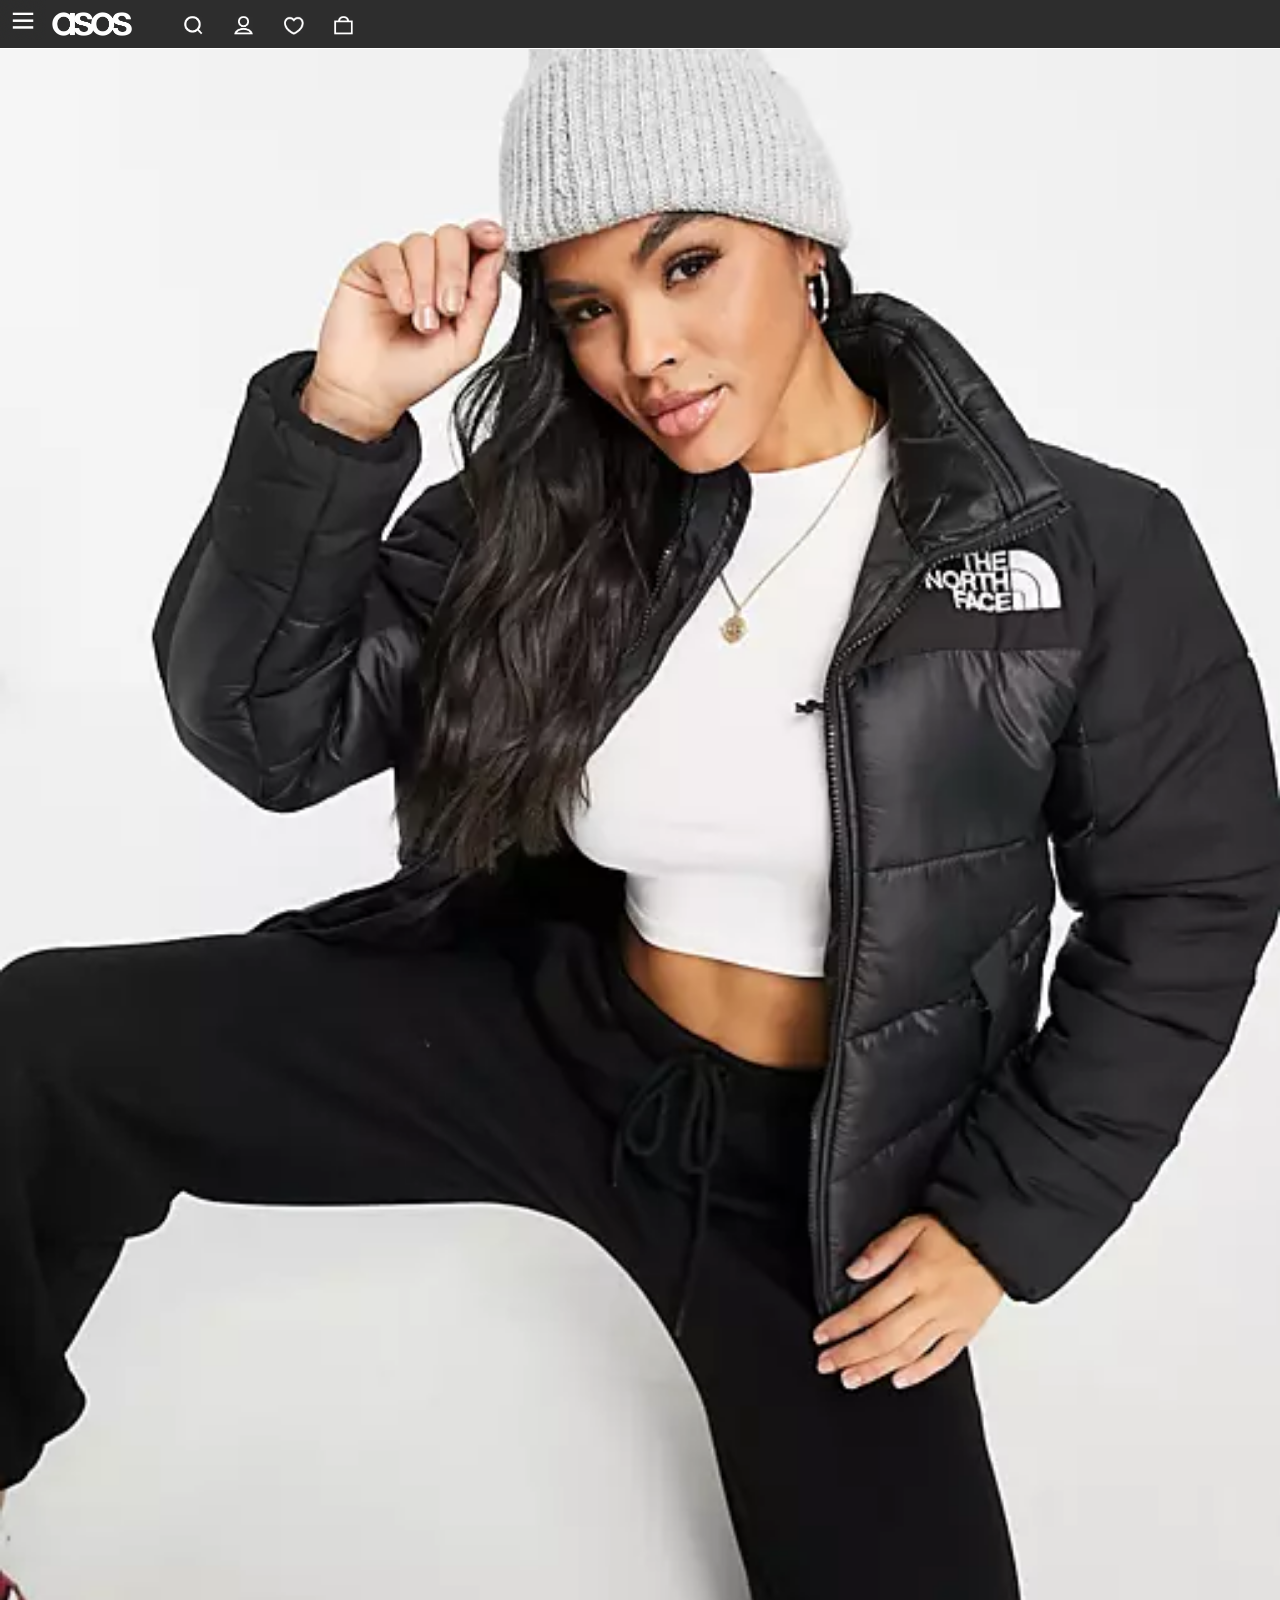
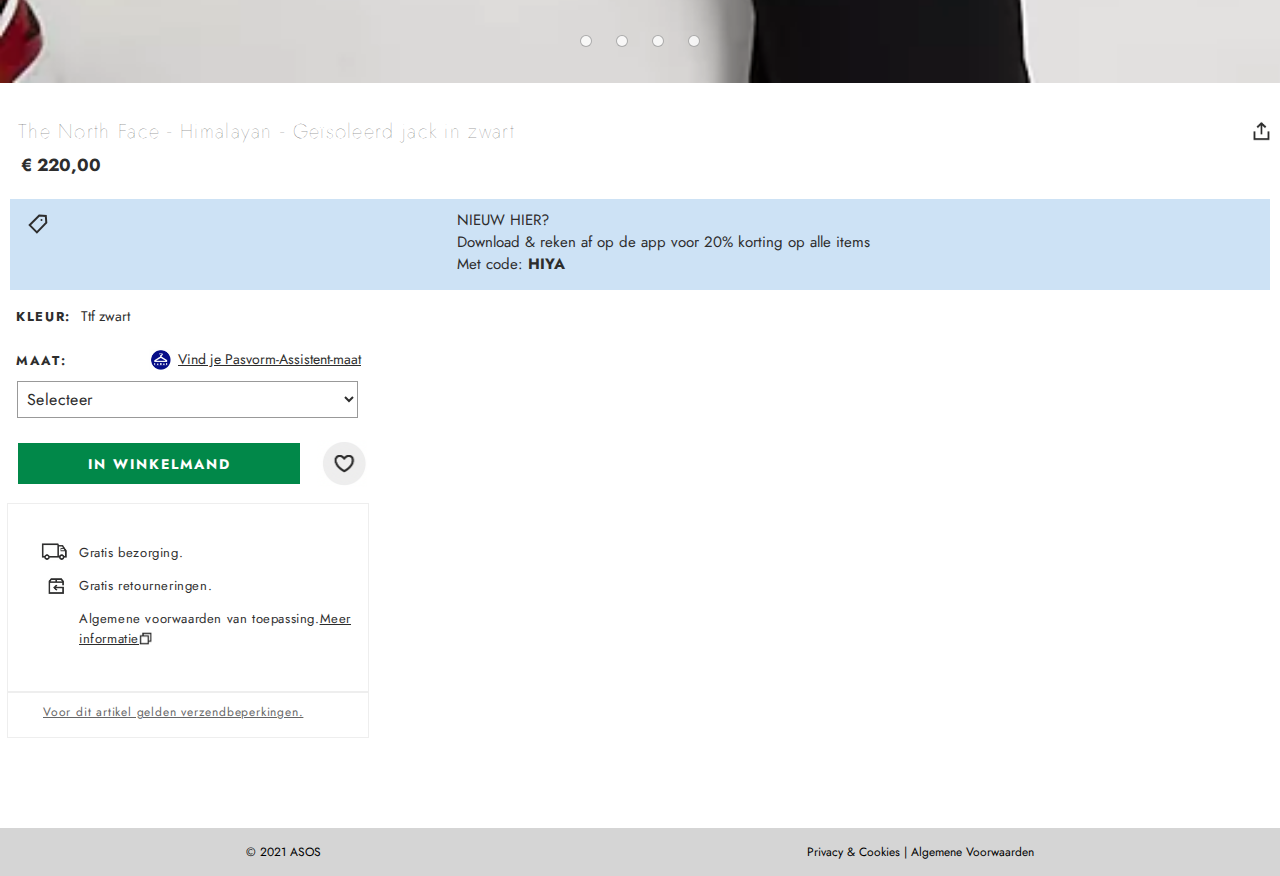
==== commit be974f75: "Add files via upload" ====
--- a/product.html
+++ b/product.html
@@ -120,7 +120,6 @@
         <section>
 
             <p>Gratis bezorging.</p>
-
             <p>Gratis retourneringen.</p>
             <p>Algemene voorwaarden van toepassing.<u>Meer informatie</u></p>
             <img id="bezorgImg" src=" images/bezorgingen.png ">
@@ -128,7 +127,8 @@
             <img id="meerinfoImg" src="images/meerinfo.png"></section>
 
         <section>
-            <p><u>Voor dit artikel gelden verzendbeperkingen.</u></p>
+            <p>Voor dit artikel gelden verzendbeperkingen.
+            </p>
         </section>
 
 
--- a/css/styles.css
+++ b/css/styles.css
@@ -433,43 +433,63 @@
                                                 #productpagina main section:nth-of-type(9) p {
                                                     font-family: 'Jost', sans-serif;
                                                     font-size: 13px;
-                                                    font-weight: normal;
                                                     letter-spacing: .6px;
                                                     line-height: 20px;
                                                     color: #2d2d2d;
-                                                    align-items: center;
-                                                    position: relative;
-                                                    left: 40px;
+                                                    position: relative;
+                                                    padding-left: 55px;
+                                                    top: 10px;
                                                 }
                                                 
                                                 #productpagina main section:nth-of-type(9) #bezorgImg {
                                                     width: 28px;
                                                     height: auto;
                                                     position: relative;
-                                                    top: -120px;
-                                                    left: 2px;
+                                                    top: -110px;
+                                                    left: 16px;
                                                 }
                                                 
                                                 #productpagina main section:nth-of-type(9) #retourImg {
                                                     width: 18px;
                                                     height: auto;
                                                     position: relative;
-                                                    top: -87px;
-                                                    left: -25px;
+                                                    top: -76px;
+                                                    left: -9px;
                                                 }
                                                 
                                                 #productpagina main section:nth-of-type(9) #meerinfoImg {
                                                     width: 13px;
                                                     height: auto;
                                                     position: relative;
-                                                    top: -36px;
-                                                    left: 49px;
+                                                    top: -26px;
+                                                    left: 61px;
                                                 }
                                                 
                                                 #productpagina main section:nth-of-type(9) {
                                                     border: 1px solid#EEEEEE;
-                                                    max-width: 85%;
-                                                    position: relative;
-                                                    left: 11px;
-                                                    top: -87px;
+                                                    position: relative;
+                                                    top: -90px;
+                                                    width: 328px;
+                                                    left: 7px;
+                                                }
+                                                
+                                                #productpagina main section:nth-of-type(10) p {
+                                                    font-family: 'Jost', sans-serif;
+                                                    line-height: 1.7;
+                                                    letter-spacing: .8px;
+                                                    color: #666;
+                                                    font-size: 12px;
+                                                    text-decoration: underline;
+                                                    position: relative;
+                                                    left: 35px;
+                                                    top: -3px;
+                                                    width: 300px;
+                                                }
+                                                
+                                                #productpagina main section:nth-of-type(10) {
+                                                    border: 1px solid#EEEEEE;
+                                                    position: relative;
+                                                    top: -90px;
+                                                    width: 360px;
+                                                    left: 7px;
                                                 }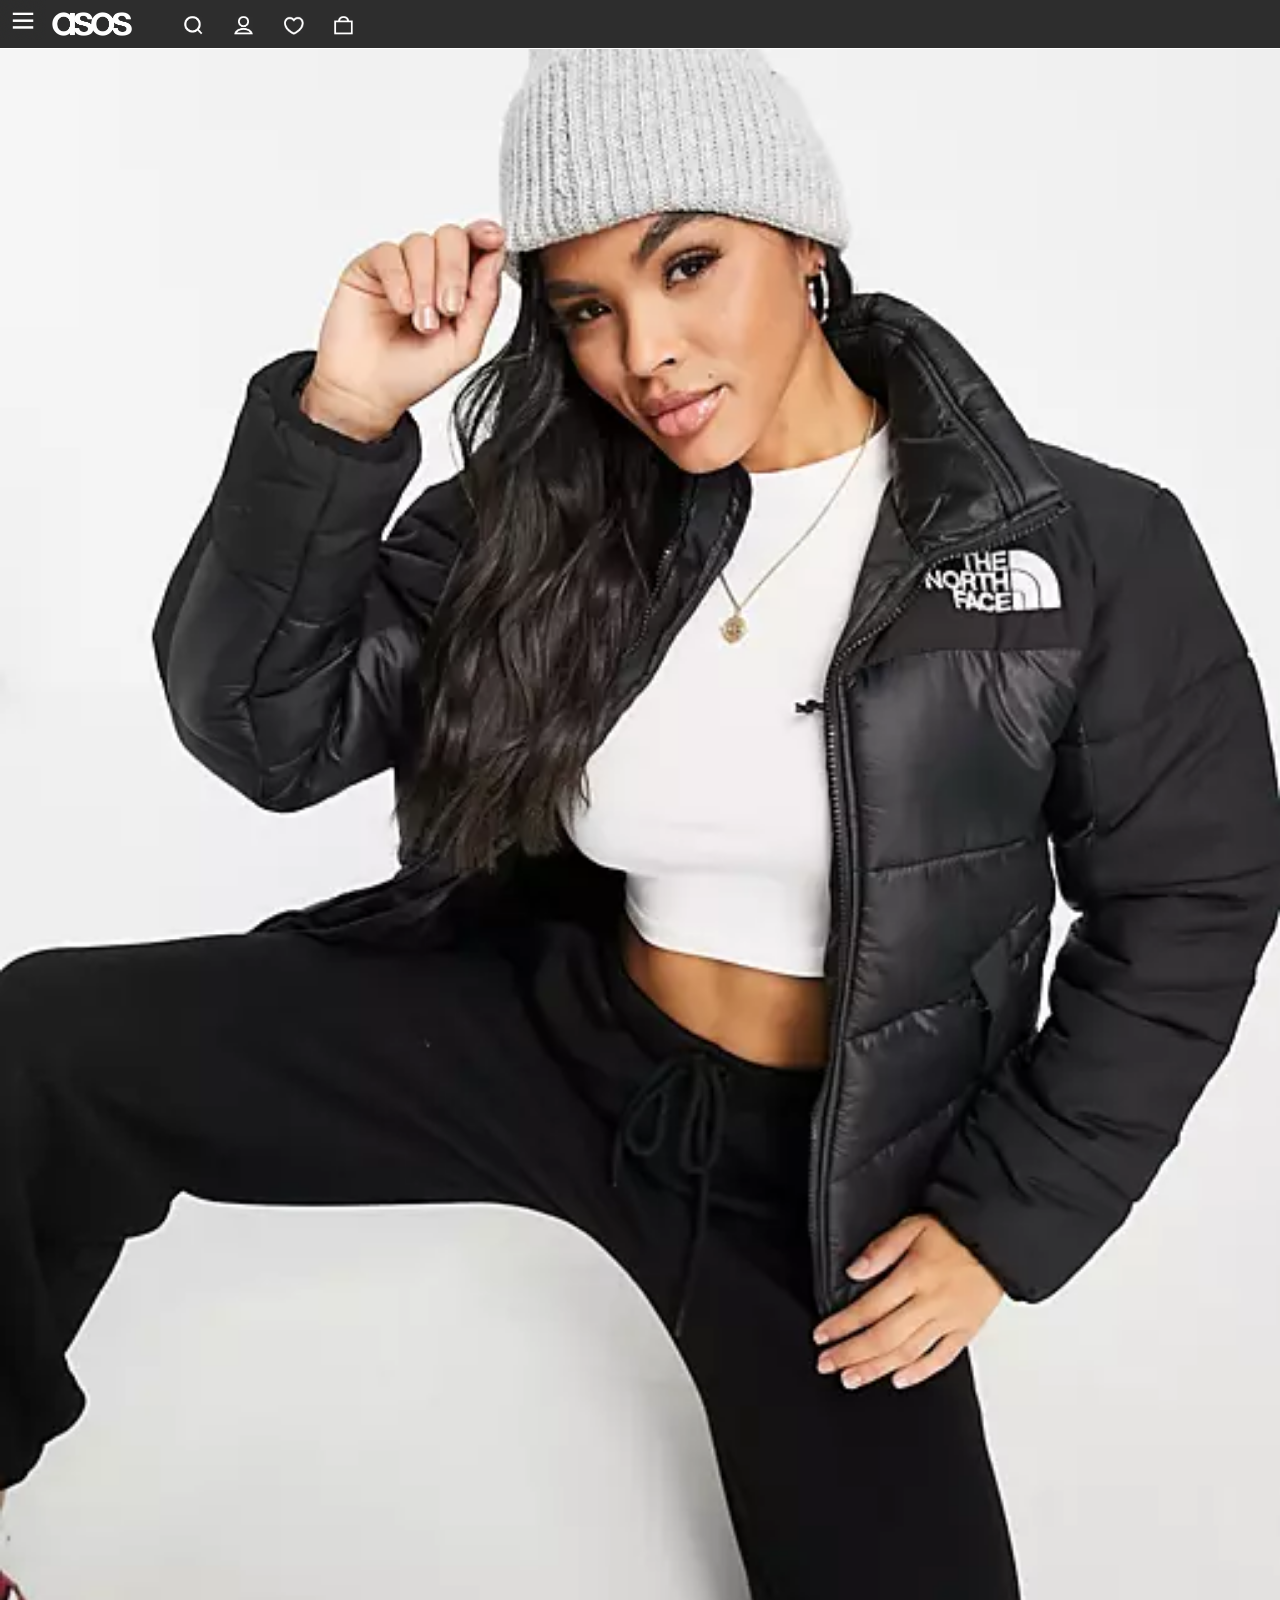
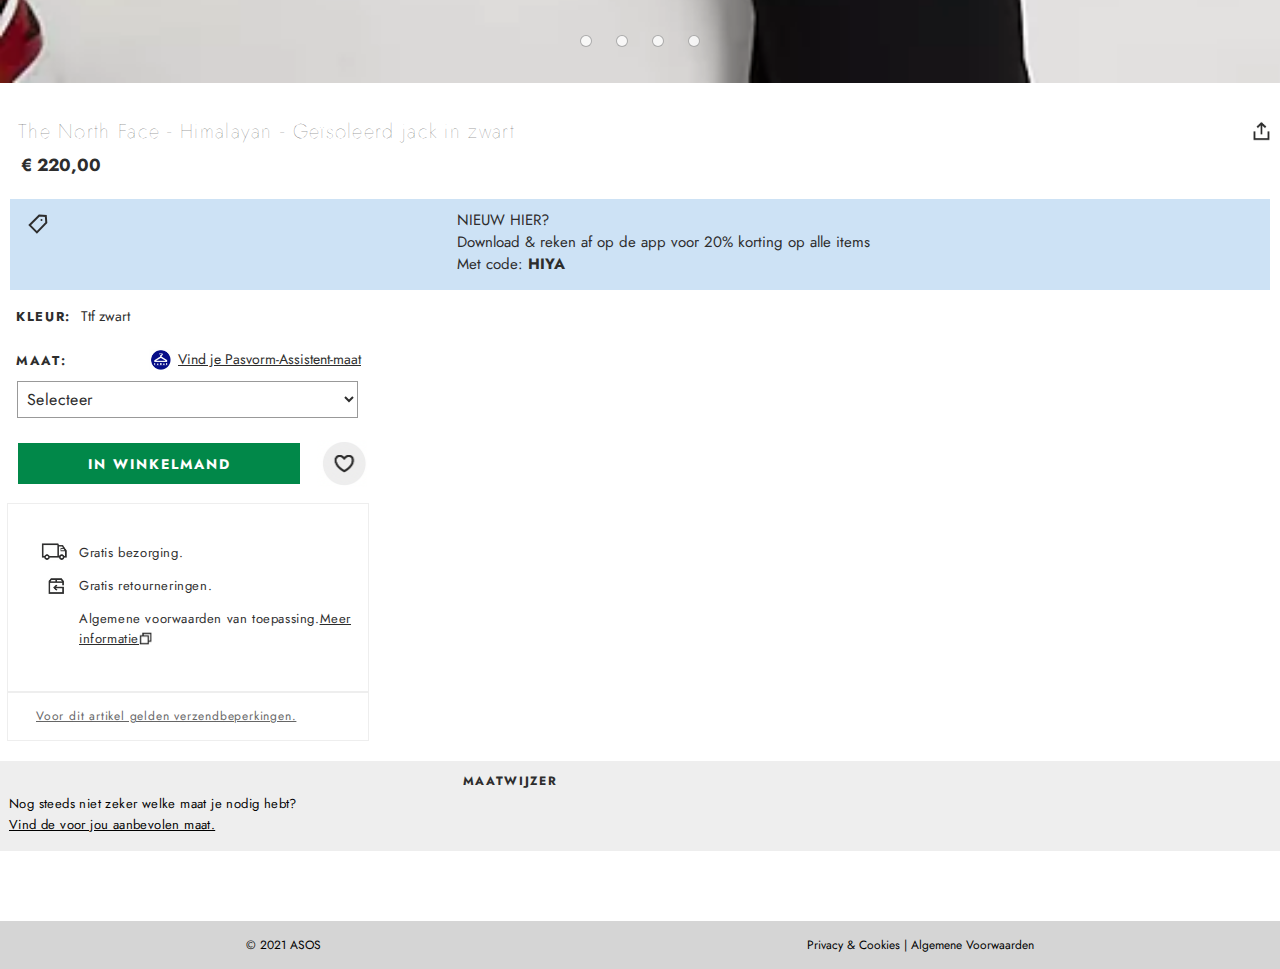
==== commit b9405ac4: "Add files via upload" ====
--- a/product.html
+++ b/product.html
@@ -131,6 +131,12 @@
             </p>
         </section>
 
+        <section>
+
+            <h1>MAATWIJZER</h1>
+            <p>Nog steeds niet zeker welke maat je nodig hebt?<br> <u>Vind de voor jou aanbevolen maat.</u></p>
+        </section>
+
 
 
 
--- a/css/styles.css
+++ b/css/styles.css
@@ -481,8 +481,8 @@
                                                     font-size: 12px;
                                                     text-decoration: underline;
                                                     position: relative;
-                                                    left: 35px;
-                                                    top: -3px;
+                                                    left: 12px;
+                                                    top: -15px;
                                                     width: 300px;
                                                 }
                                                 
@@ -490,6 +490,41 @@
                                                     border: 1px solid#EEEEEE;
                                                     position: relative;
                                                     top: -90px;
-                                                    width: 360px;
+                                                    width: 328px;
+                                                    height: 15px;
                                                     left: 7px;
+                                                }
+                                                
+                                                #productpagina main section:nth-of-type(11) h1 {
+                                                    font-style: normal;
+                                                    font-family: 'Jost', sans-serif;
+                                                    font-weight: 700;
+                                                    font-size: 12px;
+                                                    line-height: 1.7;
+                                                    letter-spacing: 1.7px;
+                                                    color: #2D2D2D;
+                                                    text-transform: uppercase;
+                                                    margin-bottom: 4px;
+                                                    position: relative;
+                                                    left: -130px;
+                                                    top: -20px;
+                                                }
+                                                
+                                                #productpagina main section:nth-of-type(11) p {
+                                                    font-family: 'Jost', sans-serif;
+                                                    font-size: 13px;
+                                                    letter-spacing: 0.4px;
+                                                    line-height: 1.57;
+                                                    bottom: 20px;
+                                                    width: 300px;
+                                                    position: relative;
+                                                    top: -50px;
+                                                    right: -9px;
+                                                }
+                                                
+                                                #productpagina main section:nth-of-type(11) {
+                                                    background-color: #eee;
+                                                    position: relative;
+                                                    top: -70px;
+                                                    height: 90px;
                                                 }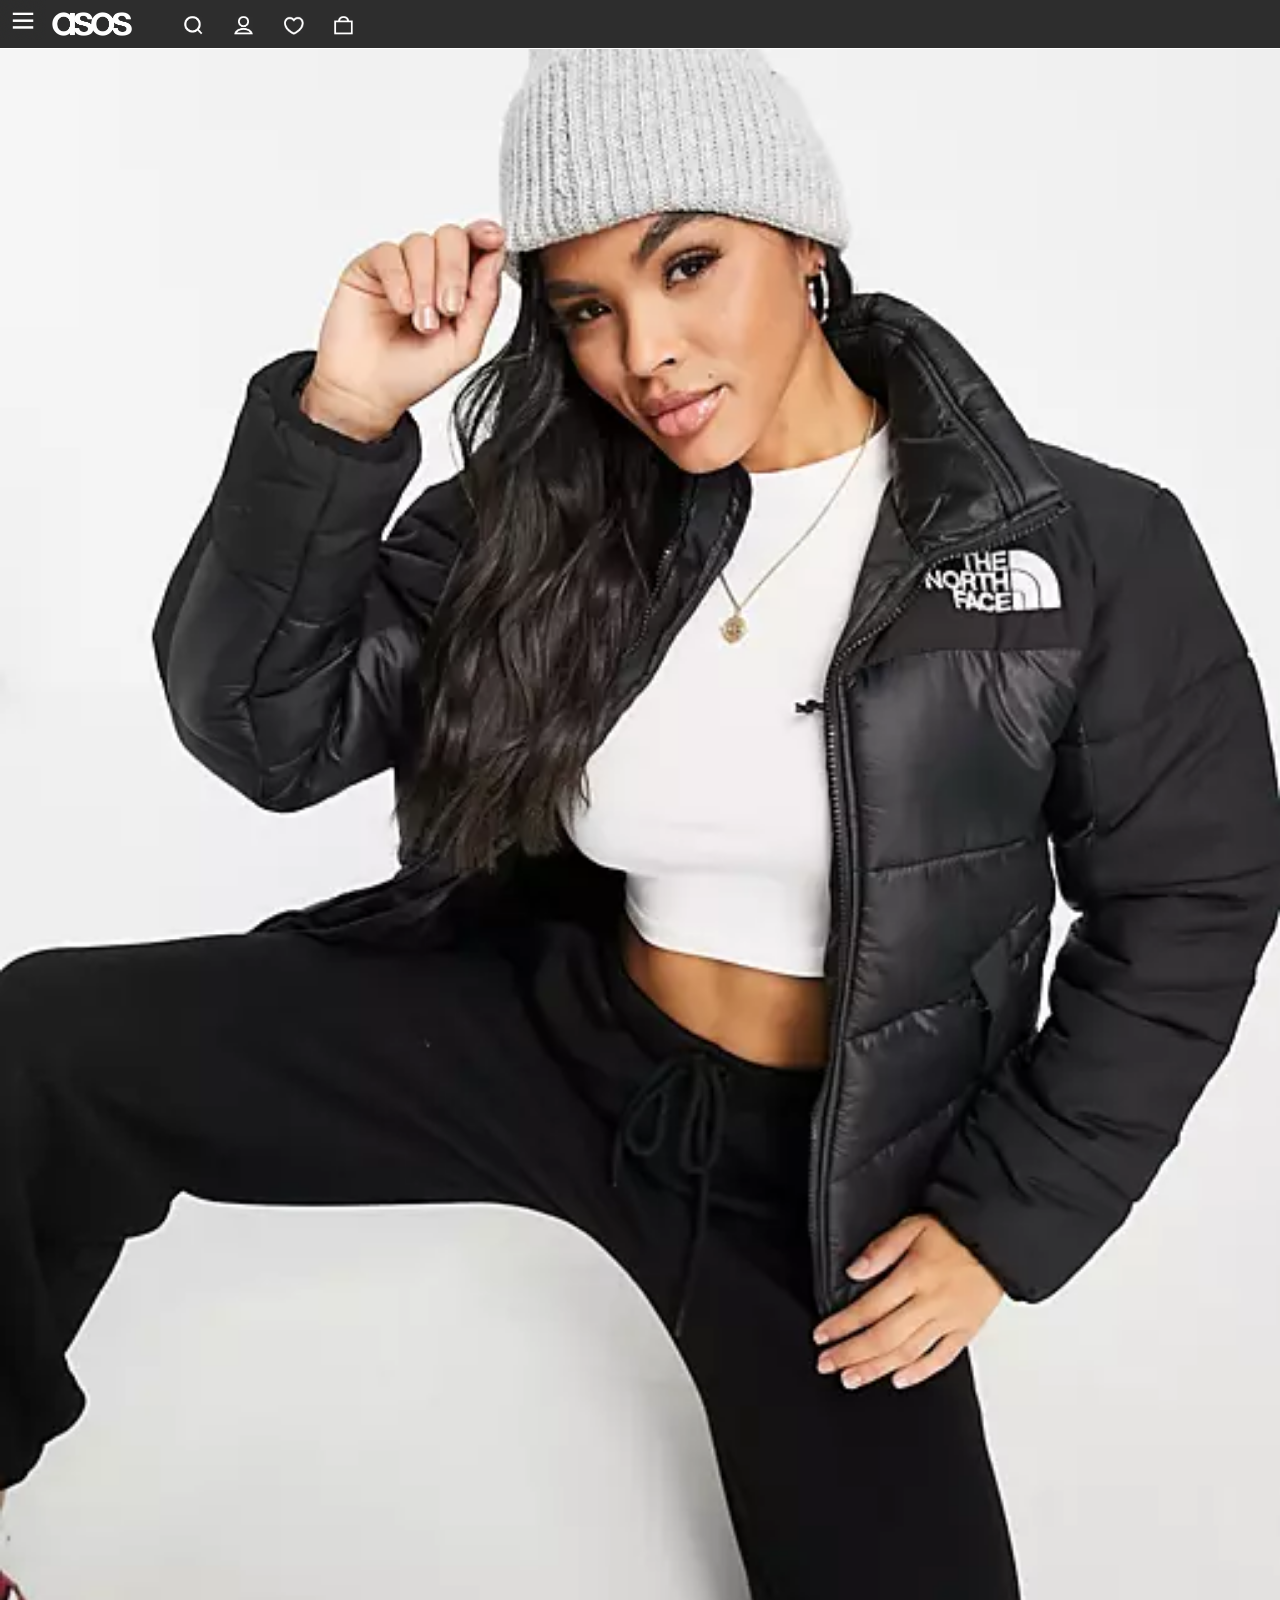
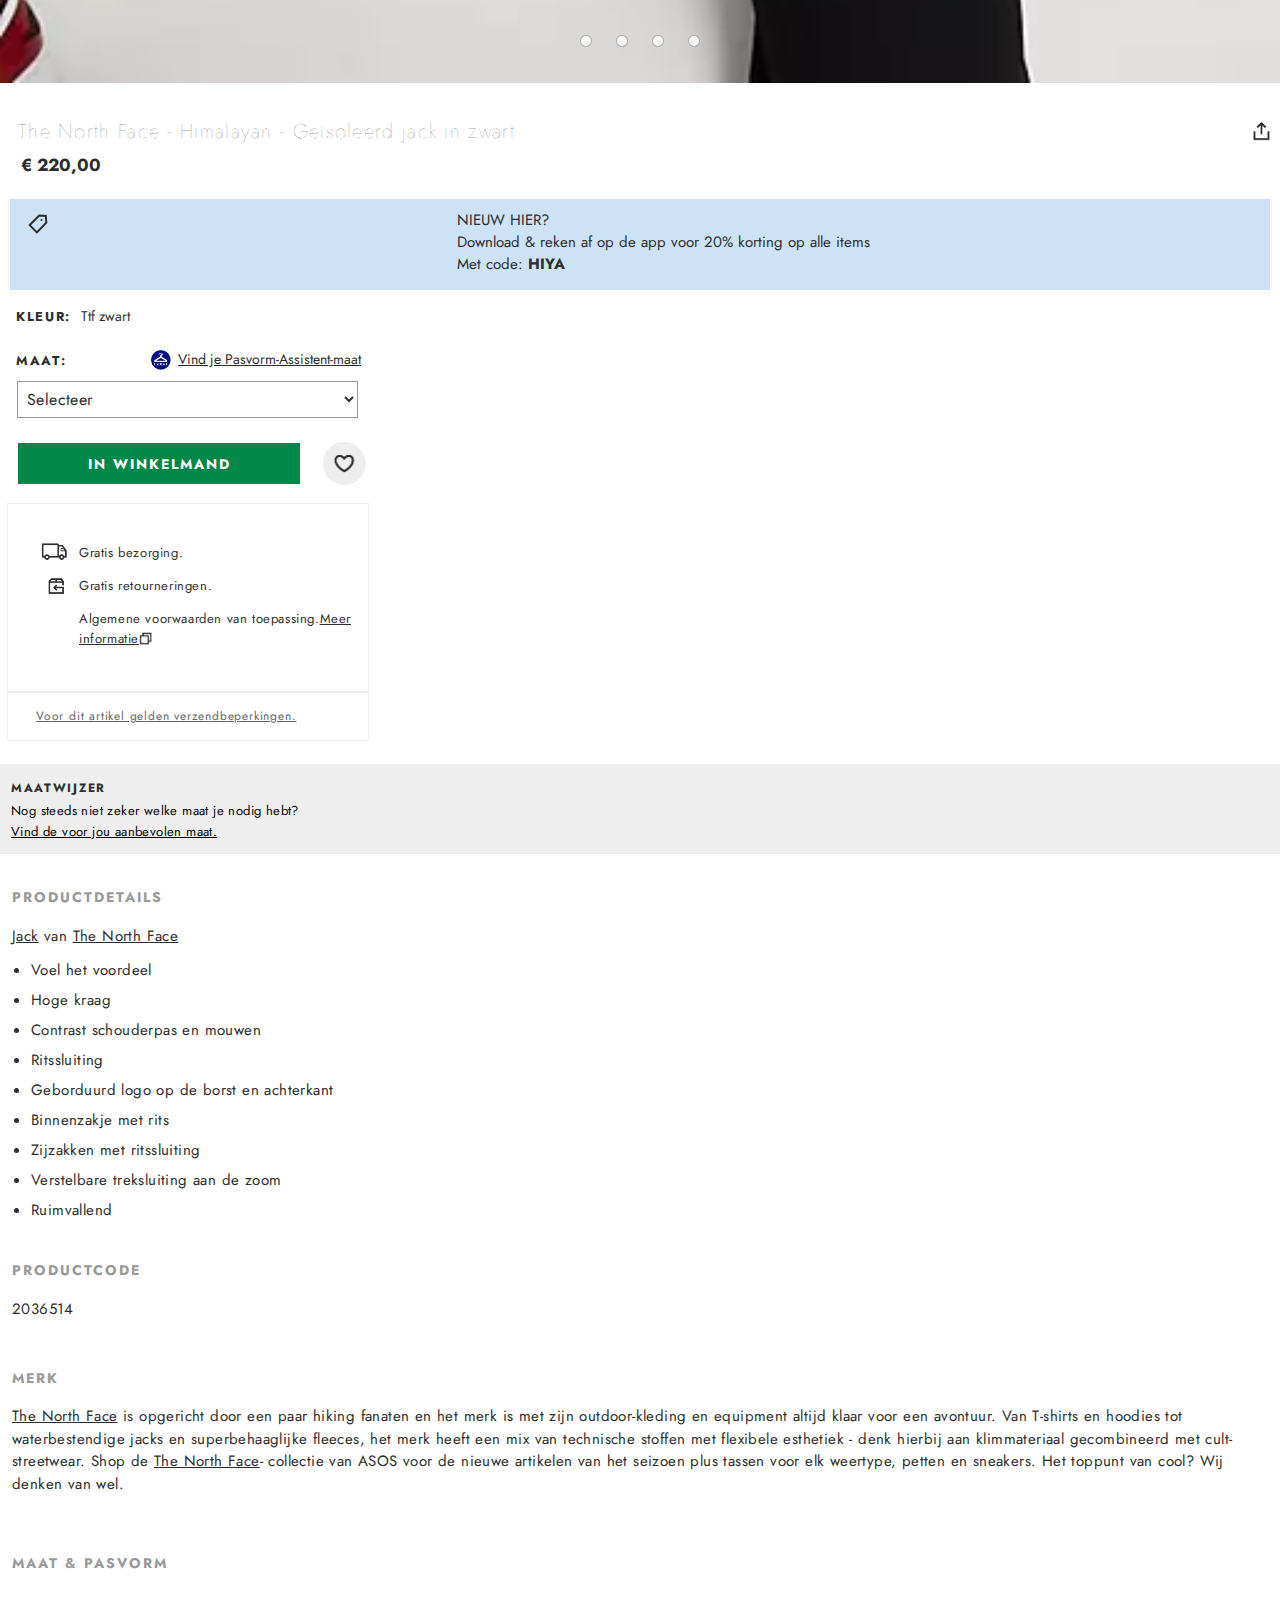
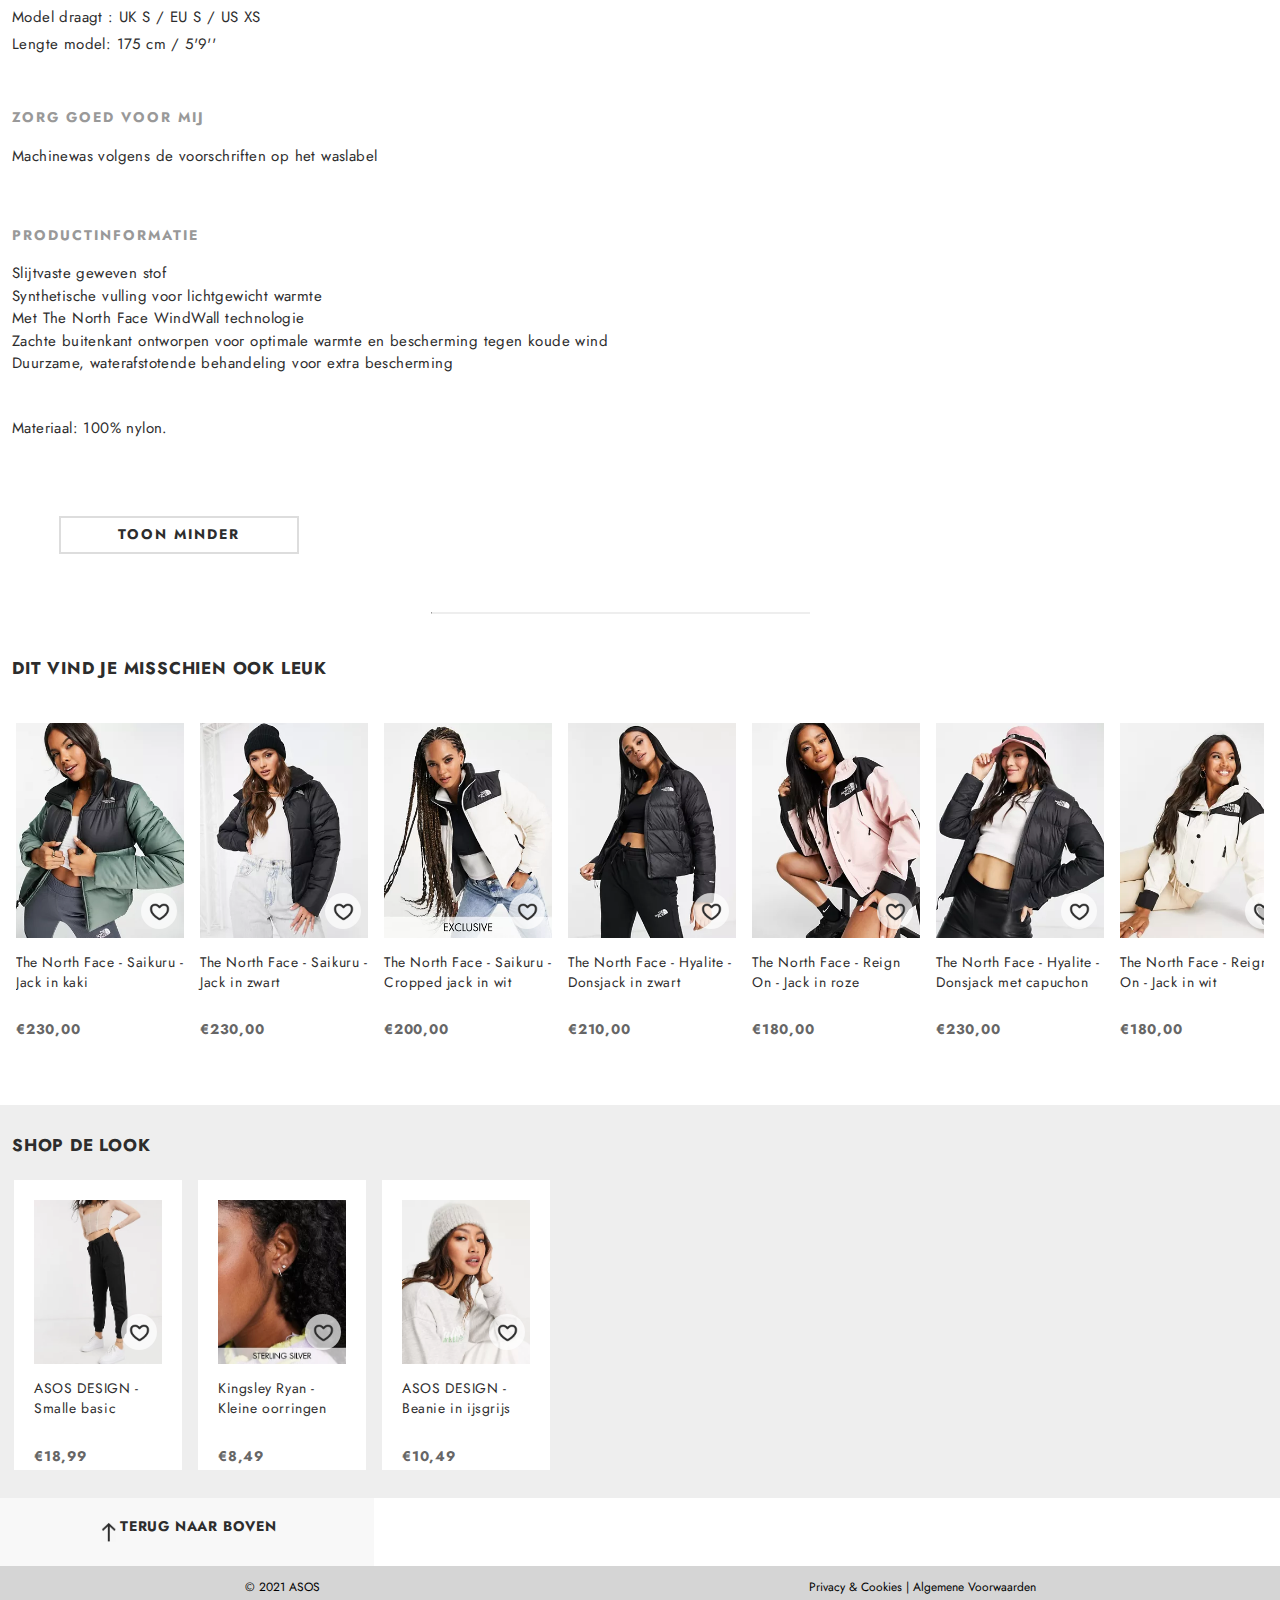
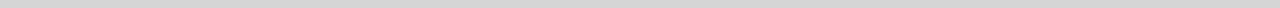
==== commit b3676241: "Add files via upload" ====
--- a/product.html
+++ b/product.html
@@ -17,6 +17,29 @@
         <button><img src="images/hamburgermenu.jpg"></button>
         <a href="index.html"><img src="images/logo.png"></a>
 
+        <nav>
+            <section>
+                <button id="womenB">WOMAN</button>
+                <button id="menB">MEN</button>
+                <button><img src="images/cross.png"></button>
+            </section>
+
+
+
+            <ul>
+                <li>STARTPAGINA</li>
+                <li>KRIJG NU TOT 50% KORTING</li>
+                <li>SALE MET KORTINGEN TOT 80%</li>
+                <li>NIEUW</li>
+
+
+            </ul>
+
+
+
+
+
+        </nav>
 
 
         <nav>
@@ -114,7 +137,7 @@
         <section>
 
             <button>IN WINKELMAND</button>
-            <img src="images/like.png">
+            <img src="images/likeproduct.png">
         </section>
 
         <section>
@@ -132,10 +155,187 @@
         </section>
 
         <section>
-
             <h1>MAATWIJZER</h1>
             <p>Nog steeds niet zeker welke maat je nodig hebt?<br> <u>Vind de voor jou aanbevolen maat.</u></p>
         </section>
+
+        <section>
+            <h1>PRODUCTDETAILS</h1>
+            <p><u>Jack</u> van
+                <u>The North Face</u></p>
+
+            <ul>
+                <li>Voel het voordeel</li>
+                <li>Hoge kraag</li>
+                <li>Contrast schouderpas en mouwen</li>
+                <li>Ritssluiting</li>
+                <li>Geborduurd logo op de borst en achterkant</li>
+                <li>Binnenzakje met rits</li>
+                <li>Zijzakken met ritssluiting</li>
+                <li>Verstelbare treksluiting aan de zoom</li>
+                <li>Ruimvallend</li>
+            </ul>
+        </section>
+
+
+        <section>
+            <h1>PRODUCTCODE</h1>
+            <p>2036514</p>
+        </section>
+
+        <section>
+            <h1>MERK</h1>
+            <p><u>The North Face</u> is opgericht door een paar hiking fanaten en het merk is met zijn outdoor-kleding en equipment altijd klaar voor een avontuur. Van T-shirts en hoodies tot waterbestendige jacks en superbehaaglijke fleeces, het merk heeft
+                een mix van technische stoffen met flexibele esthetiek - denk hierbij aan klimmateriaal gecombineerd met cult-streetwear. Shop de <u>The North Face</u>- collectie van ASOS voor de nieuwe artikelen van het seizoen plus tassen voor elk weertype,
+                petten en sneakers. Het toppunt van cool? Wij denken van wel.</p>
+        </section>
+
+        <section>
+            <h1>MAAT & PASVORM</h1>
+            <p>Model draagt : UK S / EU S / US XS</p>
+            <p>Lengte model: 175 cm / 5'9''</p>
+        </section>
+
+        <section>
+            <h1>ZORG GOED VOOR MIJ</h1>
+            <p>Machinewas volgens de voorschriften op het waslabel</p>
+        </section>
+
+        <section>
+            <h1>PRODUCTINFORMATIE</h1>
+            <p>Slijtvaste geweven stof<br>Synthetische vulling voor lichtgewicht warmte<br>Met The North Face WindWall technologie<br>Zachte buitenkant ontworpen voor optimale warmte en bescherming tegen koude wind<br>Duurzame, waterafstotende behandeling
+                voor extra bescherming
+            </p>
+        </section>
+        <section>
+            <p>Materiaal: 100% nylon.</p>
+
+        </section>
+
+        <section class="hide-menu">
+            <button>TOON MINDER</button>
+            <hr>
+        </section>
+
+
+
+
+
+
+        <section>
+            <h1>DIT VIND JE MISSCHIEN OOK LEUK</h1>
+        </section>
+
+        <section>
+            <ul>
+                <li>
+                    <img src="images/c1.webp">
+                    <h3>The North Face - Saikuru - Jack in kaki</h3>
+                    <p>€230,00</p>
+                    <button><img src="images/unlike.png"></button>
+                </li>
+                <li>
+                    <img src="images/c2.webp">
+                    <h3>The North Face - Saikuru - Jack in zwart</h3>
+                    <p>€230,00</p>
+                    <button><img src="images/unlike.png"></button>
+                </li>
+                <li>
+                    <img src="images/c3.webp">
+                    <h3>The North Face - Saikuru - Cropped jack in wit</h3>
+                    <p>€200,00</p>
+                    <button><img src="images/unlike.png"></button>
+                </li>
+                <li>
+                    <img src="images/c4.webp">
+                    <h3>The North Face - Hyalite - Donsjack in zwart</h3>
+                    <p>€210,00</p>
+                    <button><img src="images/unlike.png"></button>
+                </li>
+                <li>
+                    <img src="images/c5.webp">
+                    <h3>The North Face - Reign On - Jack in roze</h3>
+                    <p>€180,00</p>
+                    <button><img src="images/unlike.png"></button>
+                </li>
+                <li>
+                    <img src="images/c6.webp">
+                    <h3>The North Face - Hyalite - Donsjack met capuchon</h3>
+                    <p>€230,00</p>
+                    <button><img src="images/unlike.png"></button>
+                </li>
+                <li>
+                    <img src="images/c7.webp">
+                    <h3>The North Face - Reign On - Jack in wit</h3>
+                    <p>€180,00</p>
+                    <button><img src="images/unlike.png"></button>
+                </li>
+                <li>
+                    <img src="images/c8.webp">
+                    <h3>The North Face - K2rm - Jack in zwart</h3>
+                    <p>€200,00</p>
+                    <button><img src="images/unlike.png"></button>
+                </li>
+                <li>
+                    <img src="images/c9.webp">
+                    <h3>The North Face - Saikuru - Cropped jack in roze</h3>
+                    <p>€200,00</p>
+                    <button><img src="images/unlike.png"></button>
+                </li>
+                <li>
+                    <img src="images/c10.webp">
+                    <h3>The North Face - Saikuru - Cropped jack in grijs</h3>
+                    <p>€200,00</p>
+                    <button><img src="images/unlike.png"></button>
+                </li>
+                <li>
+                    <img src="images/c11.webp">
+                    <h3>Napapijri - Box - Cropped pufferjack in wit</h3>
+                    <p>€185,00</p>
+                    <button><img src="images/unlike.png"></button>
+                </li>
+                <li>
+                    <img src="images/c12.webp">
+                    <h3>The North Face - Parlata - Donsjack in marineblauw</h3>
+                    <p>€300,00</p>
+                    <button><img src="images/unlike.png"></button>
+                </li>
+
+            </ul>
+        </section>
+
+        <section>
+            <h1>SHOP DE LOOK</h1>
+            <ul>
+                <li>
+                    <img src="images/look1.webp">
+                    <h3>ASOS DESIGN - Smalle basic</h3>
+                    <p>€18,99</p>
+                    <button><img src="images/unlike.png"></button>
+                </li>
+                <li>
+                    <img src="images/look2.webp">
+                    <h3>Kingsley Ryan - Kleine oorringen</h3>
+                    <p>€8,49</p>
+                    <button><img src="images/unlike.png"></button>
+                </li>
+                <li>
+                    <img src="images/look3.webp">
+                    <h3>ASOS DESIGN - Beanie in ijsgrijs </h3>
+                    <p>€10,49</p>
+                    <button><img src="images/unlike.png"></button>
+                </li>
+            </ul>
+        </section>
+
+
+
+
+
+        <section>
+            <button onclick=" topFunction() " id="myBtn " title="Go to top "><img src="images/pijl.jpg ">TERUG NAAR BOVEN</button>
+        </section>
+
 
 
 
@@ -157,6 +357,7 @@
         <p>Privacy & Cookies | Algemene Voorwaarden</p>
 
     </footer>
+    <script src="js/script.js "></script>
 </body>
 
 </html>--- a/css/styles.css
+++ b/css/styles.css
@@ -1,530 +1,1047 @@
-                                                body {
-                                                    margin: 0;
-                                                    padding: 3em 0 0 0;
-                                                    box-sizing: border-box;
-                                                }
-                                                
-                                                header {
-                                                    position: fixed;
-                                                    left: 0;
-                                                    right: 0;
-                                                    top: 0;
-                                                    z-index: 10;
-                                                    display: flex;
-                                                    background-color: #2d2d2d;
-                                                    height: 3em;
-                                                }
-                                                /* logo */
-                                                
-                                                header>a {
-                                                    width: 5em;
-                                                    margin: 0.75em;
-                                                }
-                                                
-                                                header>a img {
-                                                    width: 100%;
-                                                    height: auto;
-                                                }
-                                                /* button */
-                                                
-                                                header button {
-                                                    appearance: none;
-                                                    border: none;
-                                                    padding: 0;
-                                                    height: 3em;
-                                                    width: 3em;
-                                                }
-                                                
-                                                header button img {
-                                                    height: 100%;
-                                                    width: auto;
-                                                }
-                                                /* utilities menu */
-                                                
-                                                header ul {
-                                                    display: flex;
-                                                    gap: 50px;
-                                                    list-style: none;
-                                                    margin: 0.5;
-                                                    padding: 0;
-                                                    height: 100%;
-                                                }
-                                                
-                                                header ul li {
-                                                    height: 80%;
-                                                }
-                                                
-                                                header ul li a {
-                                                    display: block;
-                                                    height: 100%;
-                                                    padding: 70%;
-                                                }
-                                                
-                                                header ul a img {
-                                                    position: absolute;
-                                                    margin-left: 40px;
-                                                    height: 40%;
-                                                    width: auto;
-                                                }
-                                                
-                                                main img {
-                                                    width: 100%;
-                                                    height: auto;
-                                                }
-                                                /* categories */
-                                                
-                                                main section {
-                                                    padding: 1em;
-                                                }
-                                                
-                                                main section ul {
-                                                    margin: 0;
-                                                    padding: 0;
-                                                    list-style: none;
-                                                    display: grid;
-                                                    grid-template-columns: 1fr 1fr;
-                                                    gap: 1em;
-                                                }
-                                                
-                                                main section ul li {
-                                                    display: flex;
-                                                    flex-direction: column-reverse;
-                                                }
-                                                
-                                                main section ul a img {
-                                                    width: 100%;
-                                                    height: auto;
-                                                    display: block;
-                                                }
-                                                
-                                                section:first-of-type h1 {
-                                                    font-family: 'Jost', sans-serif;
-                                                    color: #2d2d2d;
-                                                    font-size: 14px;
-                                                    display: flex;
-                                                    justify-content: center;
-                                                }
-                                                
-                                                section:first-of-type p {
-                                                    font-family: 'Jost', sans-serif;
-                                                    color: #2d2d2d;
-                                                    font-size: 15px;
-                                                    display: flex;
-                                                    justify-content: center;
-                                                    order: -2;
-                                                    margin: 0;
-                                                }
-                                                
-                                                section:nth-of-type(2) h1 {
-                                                    display: flex;
-                                                    justify-content: center;
-                                                    font-size: 20px;
-                                                    position: relative;
-                                                    font-family: 'Jost', sans-serif;
-                                                    color: #2d2d2d;
-                                                }
-                                                
-                                                section:nth-of-type(2) p {
-                                                    display: flex;
-                                                    justify-content: center;
-                                                    font-size: 20px;
-                                                    position: relative;
-                                                    font-family: 'Jost', sans-serif;
-                                                    color: #2d2d2d;
-                                                }
-                                                
-                                                section:nth-of-type(2) button {
-                                                    border: 2px solid#2d2d2d;
-                                                    margin: 6px 0px 10px;
-                                                    padding: 9px 14px;
-                                                    background-color: white;
-                                                    font-family: 'Jost', sans-serif;
-                                                    color: #2d2d2d;
-                                                    min-width: 184px;
-                                                    min-height: 44px;
-                                                    font-size: 16px;
-                                                    line-height: 39px;
-                                                    font-weight: 700;
-                                                    letter-spacing: 2px;
-                                                    position: relative;
-                                                    left: calc(50% - 92px);
-                                                }
-                                                
-                                                section:nth-of-type(2) button:hover {
-                                                    background-color: black;
-                                                    border: 2px solid black;
-                                                    color: white;
-                                                }
-                                                
-                                                section:nth-of-type(2) button:active {
-                                                    background-color: black;
-                                                    border: 2px solid black;
-                                                    color: white;
-                                                }
-                                                
-                                                section:nth-of-type(3) {
-                                                    background-color: rgb(31, 73, 70);
-                                                    padding: 25px;
-                                                    font-family: 'Jost', sans-serif;
-                                                    color: white;
-                                                    display: flex;
-                                                    flex-direction: column;
-                                                    align-items: center;
-                                                }
-                                                
-                                                section:nth-of-type(3) p {
-                                                    font-family: 'Comfortaa', cursive;
-                                                    font-size: 30px;
-                                                    display: flex;
-                                                    justify-content: center;
-                                                    margin: 0;
-                                                    margin-bottom: 20px;
-                                                }
-                                                
-                                                section:last-of-type h1 {
-                                                    font-size: 18px;
-                                                    font-family: 'Jost', sans-serif;
-                                                    margin-top: 30px;
-                                                    grid-column: 1/-1;
-                                                    text-align: center;
-                                                }
-                                                
-                                                section:last-of-type {
-                                                    display: flex;
-                                                    margin: 0;
-                                                    padding: 0;
-                                                    list-style: none;
-                                                    display: grid;
-                                                    grid-template-columns: 1fr 1fr;
-                                                    gap: 1em;
-                                                }
-                                                
-                                                footer {
-                                                    background-color: rgb(213, 213, 213);
-                                                    padding: 3px;
-                                                    display: flex;
-                                                    vertical-align: baseline;
-                                                    justify-content: space-around;
-                                                }
-                                                
-                                                footer p {
-                                                    font-family: 'Jost', sans-serif;
-                                                    font-size: 12px;
-                                                }
-                                                /* product pagina */
-                                                /******************************/
-                                                /* DE CAROCARROUSEL CONTAINER */
-                                                /******************************/
-                                                
-                                                .caroCarrousel {
-                                                    /* basis waarden die door de hele carrousel gebruikt worden */
-                                                    /* kun je zelf aanpassen */
-                                                    position: relative;
-                                                    outline: none;
-                                                    padding: 0;
-                                                    margin: 0;
-                                                }
-                                                /************************************/
-                                                /* de carrousel elementen container */
-                                                
-                                                .caroCarrousel>ul {
-                                                    margin: 0;
-                                                    padding: 0;
-                                                    list-style: none;
-                                                    display: flex;
-                                                    /* handmatig scrollen is mogelijk */
-                                                    overflow: hidden;
-                                                }
-                                                /**************************/
-                                                /* de carrousel elementen */
-                                                
-                                                .caroCarrousel>ul li {
-                                                    flex-basis: 100%;
-                                                    flex-shrink: 0;
-                                                }
-                                                /****************/
-                                                /* DE BOLLETJES */
-                                                /****************/
-                                                /* de bolletjes container */
-                                                
-                                                .caroCarrousel nav ul {
-                                                    position: absolute;
-                                                    left: 2em;
-                                                    right: 2em;
-                                                    bottom: 0;
-                                                    margin: 0;
-                                                    padding: 2em;
-                                                    list-style: none;
-                                                    display: flex;
-                                                    flex-wrap: wrap;
-                                                    justify-content: center;
-                                                }
-                                                /* de bolletjes wrapper */
-                                                
-                                                .caroCarrousel nav li {
-                                                    margin: .25em;
-                                                    padding: 0;
-                                                }
-                                                /* de bolletjes */
-                                                
-                                                .caroCarrousel>nav a {
-                                                    display: block;
-                                                    width: 10px;
-                                                    height: 10px;
-                                                    background-color: rgba(255, 255, 255, 0.8);
-                                                    border-radius: 25px;
-                                                    border: 1px solid rgba(153, 153, 153, 0.8);
-                                                }
-                                                
-                                                .caroCarrousel>nav a:hover,
-                                                .caroCarrousel>nav a:focus {
-                                                    border: 1px solid rgba(255, 255, 255, 0.8);
-                                                    background-color: rgba(56, 56, 56, 0.8);
-                                                }
-                                                
-                                                #productpagina main section:nth-of-type(2) h1 {
-                                                    color: #2d2d2d;
-                                                    font-style: normal;
-                                                    font-weight: 10;
-                                                    font-size: 20px;
-                                                    line-height: 1.3;
-                                                    letter-spacing: 1.3px;
-                                                    padding-bottom: 12px;
-                                                    display: inline-block;
-                                                    max-width: 95%;
-                                                    text-align: left;
-                                                    padding: 20px 0px 12px 2px;
-                                                    margin: auto;
-                                                }
-                                                
-                                                #productpagina main section:nth-of-type(2) img {
-                                                    width: 17px;
-                                                    height: 20px;
-                                                    position: absolute;
-                                                    right: 10px;
-                                                    margin: 22px 0px 0px;
-                                                }
-                                                
-                                                #productpagina main section:nth-of-type(2) h2 {
-                                                    color: #2d2d2d;
-                                                    font-family: 'Jost', sans-serif;
-                                                    font-size: 17.5px;
-                                                    display: flex;
-                                                    margin: 5px;
-                                                    position: relative;
-                                                    top: -10px;
-                                                }
-                                                
-                                                #productpagina main section:nth-of-type(3) {
-                                                    color: #2d2d2d;
-                                                    background-color: #cde2f5;
-                                                    background-image: url([data-uri]);
-                                                    background-repeat: no-repeat;
-                                                    background-position: 18px 15px;
-                                                    margin-top: -10px;
-                                                    margin-left: 10px;
-                                                    margin-right: 10px;
-                                                    padding: 10px 10px 15px 56px;
-                                                }
-                                                
-                                                #productpagina main section:nth-of-type(3) p {
-                                                    color: #2d2d2d;
-                                                    font-family: 'Jost', sans-serif;
-                                                    font-size: 15px;
-                                                    padding: 0;
-                                                    margin: 0;
-                                                    display: block;
-                                                }
-                                                
-                                                #productpagina main section:nth-of-type(4) p strong {
-                                                    color: #2d2d2d;
-                                                    font-family: 'Jost', sans-serif;
-                                                    font-size: 13px;
-                                                    line-height: 1.7;
-                                                    letter-spacing: 1.7px;
-                                                    text-transform: uppercase;
-                                                    padding-right: 6px;
-                                                }
-                                                
-                                                #productpagina main section:nth-of-type(4) p {
-                                                    font-size: 14px;
-                                                    color: #2d2d2d;
-                                                    font-family: 'Jost', sans-serif;
-                                                    margin: 0;
-                                                    position: relative;
-                                                }
-                                                
-                                                #productpagina main section:nth-of-type(5) p {
-                                                    color: #2d2d2d;
-                                                    font-family: 'Jost', sans-serif;
-                                                    font-size: 13px;
-                                                    line-height: 1.7;
-                                                    letter-spacing: 1.7px;
-                                                    text-transform: uppercase;
-                                                    margin: auto;
-                                                    position: relative;
-                                                    top: -10px;
-                                                }
-                                                
-                                                #productpagina main section:nth-of-type(6) img {
-                                                    width: 22px;
-                                                    height: auto;
-                                                    position: relative;
-                                                    top: -65px;
-                                                    left: 133px;
-                                                }
-                                                
-                                                #productpagina main section:nth-of-type(6) p {
-                                                    color: #2d2d2d;
-                                                    font-family: 'Jost', sans-serif;
-                                                    font-size: 14px;
-                                                    font-weight: 400;
-                                                    line-height: normal;
-                                                    text-decoration: underline;
-                                                    width: 100;
-                                                    position: relative;
-                                                    margin-left: 162px;
-                                                    margin-top: -90px;
-                                                }
-                                                
-                                                #productpagina main section:nth-of-type(7) select {
-                                                    color: #2D2D2D;
-                                                    border: solid 1px #999;
-                                                    background-color: white;
-                                                    font-family: 'Jost', sans-serif;
-                                                    font-size: 16px;
-                                                    line-height: 1.5;
-                                                    letter-spacing: 0.4px;
-                                                    padding-top: 5px;
-                                                    padding-bottom: 5px;
-                                                    padding-left: 5px;
-                                                    outline: none;
-                                                    position: relative;
-                                                    left: 1px;
-                                                    top: -65px;
-                                                    width: 341px;
-                                                }
-                                                
-                                                #productpagina main section:nth-of-type(8) button {
-                                                    background-color: #018849;
-                                                    font-family: 'Jost', sans-serif;
-                                                    color: white;
-                                                    border: none;
-                                                    letter-spacing: 2px;
-                                                    height: 41px;
-                                                    text-transform: uppercase;
-                                                    font-weight: 700;
-                                                    font-size: 14px;
-                                                    text-align: center;
-                                                    width: 282px;
-                                                    position: relative;
-                                                    left: 2px;
-                                                    top: -93px;
-                                                }
-                                                
-                                                #productpagina main section:nth-of-type(8) img {
-                                                    width: 50px;
-                                                    height: auto;
-                                                    position: relative;
-                                                    top: -75px;
-                                                    left: 15px;
-                                                }
-                                                
-                                                #productpagina main section:nth-of-type(9) p {
-                                                    font-family: 'Jost', sans-serif;
-                                                    font-size: 13px;
-                                                    letter-spacing: .6px;
-                                                    line-height: 20px;
-                                                    color: #2d2d2d;
-                                                    position: relative;
-                                                    padding-left: 55px;
-                                                    top: 10px;
-                                                }
-                                                
-                                                #productpagina main section:nth-of-type(9) #bezorgImg {
-                                                    width: 28px;
-                                                    height: auto;
-                                                    position: relative;
-                                                    top: -110px;
-                                                    left: 16px;
-                                                }
-                                                
-                                                #productpagina main section:nth-of-type(9) #retourImg {
-                                                    width: 18px;
-                                                    height: auto;
-                                                    position: relative;
-                                                    top: -76px;
-                                                    left: -9px;
-                                                }
-                                                
-                                                #productpagina main section:nth-of-type(9) #meerinfoImg {
-                                                    width: 13px;
-                                                    height: auto;
-                                                    position: relative;
-                                                    top: -26px;
-                                                    left: 61px;
-                                                }
-                                                
-                                                #productpagina main section:nth-of-type(9) {
-                                                    border: 1px solid#EEEEEE;
-                                                    position: relative;
-                                                    top: -90px;
-                                                    width: 328px;
-                                                    left: 7px;
-                                                }
-                                                
-                                                #productpagina main section:nth-of-type(10) p {
-                                                    font-family: 'Jost', sans-serif;
-                                                    line-height: 1.7;
-                                                    letter-spacing: .8px;
-                                                    color: #666;
-                                                    font-size: 12px;
-                                                    text-decoration: underline;
-                                                    position: relative;
-                                                    left: 12px;
-                                                    top: -15px;
-                                                    width: 300px;
-                                                }
-                                                
-                                                #productpagina main section:nth-of-type(10) {
-                                                    border: 1px solid#EEEEEE;
-                                                    position: relative;
-                                                    top: -90px;
-                                                    width: 328px;
-                                                    height: 15px;
-                                                    left: 7px;
-                                                }
-                                                
-                                                #productpagina main section:nth-of-type(11) h1 {
-                                                    font-style: normal;
-                                                    font-family: 'Jost', sans-serif;
-                                                    font-weight: 700;
-                                                    font-size: 12px;
-                                                    line-height: 1.7;
-                                                    letter-spacing: 1.7px;
-                                                    color: #2D2D2D;
-                                                    text-transform: uppercase;
-                                                    margin-bottom: 4px;
-                                                    position: relative;
-                                                    left: -130px;
-                                                    top: -20px;
-                                                }
-                                                
-                                                #productpagina main section:nth-of-type(11) p {
-                                                    font-family: 'Jost', sans-serif;
-                                                    font-size: 13px;
-                                                    letter-spacing: 0.4px;
-                                                    line-height: 1.57;
-                                                    bottom: 20px;
-                                                    width: 300px;
-                                                    position: relative;
-                                                    top: -50px;
-                                                    right: -9px;
-                                                }
-                                                
-                                                #productpagina main section:nth-of-type(11) {
-                                                    background-color: #eee;
-                                                    position: relative;
-                                                    top: -70px;
-                                                    height: 90px;
-                                                }+body {
+    margin: 0;
+    padding: 3em 0 0 0;
+    box-sizing: border-box;
+}
+
+header {
+    position: fixed;
+    left: 0;
+    right: 0;
+    top: 0;
+    z-index: 10;
+    display: flex;
+    background-color: #2d2d2d;
+    height: 3em;
+}
+
+
+/* logo */
+
+header>a {
+    width: 5em;
+    margin: 0.75em;
+}
+
+header>a img {
+    width: 100%;
+    height: auto;
+}
+
+
+/* button */
+
+header button {
+    appearance: none;
+    border: none;
+    padding: 0;
+    height: 3em;
+    width: 3em;
+}
+
+header button img {
+    height: 100%;
+    width: auto;
+}
+
+
+/* utilities menu */
+
+header ul {
+    display: flex;
+    gap: 50px;
+    list-style: none;
+    margin: 0.5;
+    padding: 0;
+    height: 100%;
+    overflow-x: hidden;
+}
+
+header ul li {
+    height: 80%;
+}
+
+header ul li a {
+    display: block;
+    height: 100%;
+    padding: 70%;
+}
+
+header ul a img {
+    position: absolute;
+    margin-left: 40px;
+    height: 40%;
+    width: auto;
+}
+
+main img {
+    width: 100%;
+    height: auto;
+}
+
+header nav:first-of-type {
+    display: flex;
+    position: absolute;
+    height: 100vh;
+    width: 100%;
+    flex-direction: column;
+    z-index: 99;
+    transform: translateX(-100%);
+    transition: transform .3s;
+}
+
+header nav.open:first-of-type {
+    transform: translateX(0);
+}
+
+header nav:first-of-type>section {
+    display: grid;
+    grid-template-columns: 2fr 2fr 1fr;
+    gap: 0;
+    height: 3em;
+}
+
+header nav:first-of-type>section button {
+    width: 100%;
+    height: 100%;
+    color: #2d2d2d;
+    border-bottom: 2px solid #2d2d2d;
+    height: 49px;
+    width: 100%;
+    display: block;
+    text-align: center;
+    text-decoration: none;
+    letter-spacing: 2px;
+    font-weight: 900;
+    background-color: #fff;
+    border-style: none;
+    cursor: pointer;
+    padding: 0;
+    line-height: 50px;
+    font-family: "Jost", sans-serif;
+}
+
+header nav:first-of-type>section button img {
+    width: 55px;
+    height: 50px;
+    position: relative;
+    right: -10px;
+}
+
+#womenB {
+    color: #2d2d2d;
+    border-bottom: 3.5px solid #2d2d2d;
+}
+
+#menB {
+    color: #999;
+}
+
+header nav:first-of-type>ul {
+    display: flex;
+    flex-direction: column;
+    width: 85%;
+    background-color: #fff;
+    margin: 0;
+}
+
+
+/* categories */
+
+main section {
+    padding: 1em;
+}
+
+main section ul {
+    margin: 0;
+    padding: 0;
+    list-style: none;
+    display: grid;
+    grid-template-columns: 1fr 1fr;
+    gap: 1em;
+}
+
+main section ul li {
+    display: flex;
+    flex-direction: column-reverse;
+}
+
+main section ul a img {
+    width: 100%;
+    height: auto;
+    display: block;
+}
+
+section:first-of-type h1 {
+    font-family: "Jost", sans-serif;
+    color: #2d2d2d;
+    font-size: 14px;
+    display: flex;
+    justify-content: center;
+}
+
+section:first-of-type p {
+    font-family: "Jost", sans-serif;
+    color: #2d2d2d;
+    font-size: 15px;
+    display: flex;
+    justify-content: center;
+    order: -2;
+    margin: 0;
+}
+
+section:nth-of-type(2) h1 {
+    display: flex;
+    justify-content: center;
+    font-size: 20px;
+    position: relative;
+    font-family: "Jost", sans-serif;
+    color: #2d2d2d;
+}
+
+section:nth-of-type(2) p {
+    display: flex;
+    justify-content: center;
+    font-size: 20px;
+    position: relative;
+    font-family: "Jost", sans-serif;
+    color: #2d2d2d;
+}
+
+section:nth-of-type(2) button {
+    border: 2px solid#2d2d2d;
+    margin: 6px 0px 10px;
+    padding: 9px 14px;
+    background-color: white;
+    font-family: "Jost", sans-serif;
+    color: #2d2d2d;
+    min-width: 184px;
+    min-height: 44px;
+    font-size: 16px;
+    line-height: 39px;
+    font-weight: 700;
+    letter-spacing: 2px;
+    position: relative;
+    left: calc(50% - 92px);
+}
+
+section:nth-of-type(2) button:hover {
+    background-color: black;
+    border: 2px solid black;
+    color: white;
+}
+
+section:nth-of-type(2) button:active {
+    background-color: black;
+    border: 2px solid black;
+    color: white;
+}
+
+section:nth-of-type(3) {
+    background-color: rgb(31, 73, 70);
+    padding: 25px;
+    font-family: "Jost", sans-serif;
+    color: white;
+    display: flex;
+    flex-direction: column;
+    align-items: center;
+}
+
+section:nth-of-type(3) p {
+    font-family: "Comfortaa", cursive;
+    font-size: 30px;
+    display: flex;
+    justify-content: center;
+    margin: 0;
+    margin-bottom: 20px;
+}
+
+section:last-of-type h1 {
+    font-size: 18px;
+    font-family: "Jost", sans-serif;
+    margin-top: 30px;
+    grid-column: 1/-1;
+    text-align: center;
+}
+
+section:last-of-type {
+    display: flex;
+    margin: 0;
+    padding: 0;
+    list-style: none;
+    display: grid;
+    grid-template-columns: 1fr 1fr;
+    gap: 1em;
+}
+
+footer {
+    background-color: rgb(213, 213, 213);
+    padding: 3px;
+    display: flex;
+    vertical-align: baseline;
+    justify-content: space-around;
+}
+
+footer p {
+    font-family: "Jost", sans-serif;
+    font-size: 12px;
+}
+
+
+/* product pagina */
+
+
+/******************************/
+
+
+/* DE CAROCARROUSEL CONTAINER */
+
+
+/******************************/
+
+.caroCarrousel {
+    /* basis waarden die door de hele carrousel gebruikt worden */
+    /* kun je zelf aanpassen */
+    position: relative;
+    outline: none;
+    padding: 0;
+    margin: 0;
+}
+
+
+/************************************/
+
+
+/* de carrousel elementen container */
+
+.caroCarrousel>ul {
+    margin: 0;
+    padding: 0;
+    list-style: none;
+    display: flex;
+    /* handmatig scrollen is mogelijk */
+    overflow: hidden;
+}
+
+
+/**************************/
+
+
+/* de carrousel elementen */
+
+.caroCarrousel>ul li {
+    flex-basis: 100%;
+    flex-shrink: 0;
+}
+
+
+/****************/
+
+
+/* DE BOLLETJES */
+
+
+/****************/
+
+
+/* de bolletjes container */
+
+.caroCarrousel nav ul {
+    position: absolute;
+    left: 2em;
+    right: 2em;
+    bottom: 0;
+    margin: 0;
+    padding: 2em;
+    list-style: none;
+    display: flex;
+    flex-wrap: wrap;
+    justify-content: center;
+}
+
+
+/* de bolletjes wrapper */
+
+.caroCarrousel nav li {
+    margin: 0.25em;
+    padding: 0;
+}
+
+
+/* de bolletjes */
+
+.caroCarrousel>nav a {
+    display: block;
+    width: 10px;
+    height: 10px;
+    background-color: rgba(255, 255, 255, 0.8);
+    border-radius: 25px;
+    border: 1px solid rgba(153, 153, 153, 0.8);
+}
+
+.caroCarrousel>nav a:hover,
+.caroCarrousel>nav a:focus {
+    border: 1px solid rgba(255, 255, 255, 0.8);
+    background-color: rgba(56, 56, 56, 0.8);
+}
+
+#productpagina main section:nth-of-type(2) h1 {
+    color: #2d2d2d;
+    font-style: normal;
+    font-weight: 10;
+    font-size: 20px;
+    line-height: 1.3;
+    letter-spacing: 1.3px;
+    padding-bottom: 12px;
+    display: inline-block;
+    max-width: 95%;
+    text-align: left;
+    padding: 20px 0px 12px 2px;
+    margin: auto;
+}
+
+#productpagina main section:nth-of-type(2) img {
+    width: 17px;
+    height: 20px;
+    position: absolute;
+    right: 10px;
+    margin: 22px 0px 0px;
+}
+
+#productpagina main section:nth-of-type(2) h2 {
+    color: #2d2d2d;
+    font-family: "Jost", sans-serif;
+    font-size: 17.5px;
+    display: flex;
+    margin: 5px;
+    position: relative;
+    top: -10px;
+}
+
+#productpagina main section:nth-of-type(3) {
+    color: #2d2d2d;
+    background-color: #cde2f5;
+    background-image: url([data-uri]);
+    background-repeat: no-repeat;
+    background-position: 18px 15px;
+    margin-top: -10px;
+    margin-left: 10px;
+    margin-right: 10px;
+    padding: 10px 10px 15px 56px;
+}
+
+#productpagina main section:nth-of-type(3) p {
+    color: #2d2d2d;
+    font-family: "Jost", sans-serif;
+    font-size: 15px;
+    padding: 0;
+    margin: 0;
+    display: block;
+}
+
+#productpagina main section:nth-of-type(4) p strong {
+    color: #2d2d2d;
+    font-family: "Jost", sans-serif;
+    font-size: 13px;
+    line-height: 1.7;
+    letter-spacing: 1.7px;
+    text-transform: uppercase;
+    padding-right: 6px;
+}
+
+#productpagina main section:nth-of-type(4) p {
+    font-size: 14px;
+    color: #2d2d2d;
+    font-family: "Jost", sans-serif;
+    margin: 0;
+    position: relative;
+}
+
+#productpagina main section:nth-of-type(5) p {
+    color: #2d2d2d;
+    font-family: "Jost", sans-serif;
+    font-size: 13px;
+    line-height: 1.7;
+    letter-spacing: 1.7px;
+    text-transform: uppercase;
+    margin: auto;
+    position: relative;
+    top: -10px;
+}
+
+#productpagina main section:nth-of-type(6) img {
+    width: 22px;
+    height: auto;
+    position: relative;
+    top: -65px;
+    left: 133px;
+}
+
+#productpagina main section:nth-of-type(6) p {
+    color: #2d2d2d;
+    font-family: "Jost", sans-serif;
+    font-size: 14px;
+    font-weight: 400;
+    line-height: normal;
+    text-decoration: underline;
+    width: 100;
+    position: relative;
+    margin-left: 162px;
+    margin-top: -90px;
+}
+
+#productpagina main section:nth-of-type(7) select {
+    color: #2d2d2d;
+    border: solid 1px #999;
+    background-color: white;
+    font-family: "Jost", sans-serif;
+    font-size: 16px;
+    line-height: 1.5;
+    letter-spacing: 0.4px;
+    padding-top: 5px;
+    padding-bottom: 5px;
+    padding-left: 5px;
+    outline: none;
+    position: relative;
+    left: 1px;
+    top: -65px;
+    width: 341px;
+}
+
+#productpagina main section:nth-of-type(8) button {
+    background-color: #018849;
+    font-family: "Jost", sans-serif;
+    color: white;
+    border: none;
+    letter-spacing: 2px;
+    height: 41px;
+    text-transform: uppercase;
+    font-weight: 700;
+    font-size: 14px;
+    text-align: center;
+    width: 282px;
+    position: relative;
+    left: 2px;
+    top: -93px;
+}
+
+#productpagina main section:nth-of-type(8) img {
+    width: 50px;
+    height: auto;
+    position: relative;
+    top: -75px;
+    left: 15px;
+}
+
+#productpagina main section:nth-of-type(9) p {
+    font-family: "Jost", sans-serif;
+    font-size: 13px;
+    letter-spacing: 0.6px;
+    line-height: 20px;
+    color: #2d2d2d;
+    position: relative;
+    padding-left: 55px;
+    top: 10px;
+}
+
+#productpagina main section:nth-of-type(9) #bezorgImg {
+    width: 28px;
+    height: auto;
+    position: relative;
+    top: -110px;
+    left: 16px;
+}
+
+#productpagina main section:nth-of-type(9) #retourImg {
+    width: 18px;
+    height: auto;
+    position: relative;
+    top: -76px;
+    left: -9px;
+}
+
+#productpagina main section:nth-of-type(9) #meerinfoImg {
+    width: 13px;
+    height: auto;
+    position: relative;
+    top: -26px;
+    left: 61px;
+}
+
+#productpagina main section:nth-of-type(9) {
+    border: 1px solid#EEEEEE;
+    position: relative;
+    top: -90px;
+    width: 328px;
+    left: 7px;
+}
+
+#productpagina main section:nth-of-type(10) p {
+    font-family: "Jost", sans-serif;
+    line-height: 1.7;
+    letter-spacing: 0.8px;
+    color: #666;
+    font-size: 12px;
+    text-decoration: underline;
+    position: relative;
+    left: 12px;
+    top: -15px;
+    width: 300px;
+}
+
+#productpagina main section:nth-of-type(10) {
+    border: 1px solid#EEEEEE;
+    position: relative;
+    top: -90px;
+    width: 328px;
+    height: 15px;
+    left: 7px;
+}
+
+#productpagina main section:nth-of-type(11) h1 {
+    font-style: normal;
+    font-family: "Jost", sans-serif;
+    font-weight: 700;
+    font-size: 12px;
+    line-height: 1.7;
+    letter-spacing: 1.7px;
+    color: #2d2d2d;
+    text-transform: uppercase;
+    position: relative;
+    left: -5px;
+    top: -10px;
+}
+
+#productpagina main section:nth-of-type(11) p {
+    font-family: "Jost", sans-serif;
+    font-size: 13px;
+    letter-spacing: 0.4px;
+    line-height: 1.57;
+    bottom: 20px;
+    width: 300px;
+    position: relative;
+    right: 5px;
+}
+
+#productpagina main section:nth-of-type(11) {
+    background-color: #eee;
+    position: relative;
+    height: 58px;
+    top: -67px;
+}
+
+#productpagina main section:nth-of-type(12) h1 {
+    font-family: "Jost", sans-serif;
+    color: #999;
+    text-transform: uppercase;
+    margin-bottom: 5px;
+    font-size: 14px;
+    line-height: 1.7;
+    letter-spacing: 0.4px;
+    letter-spacing: 2px;
+    position: relative;
+    left: -4px;
+    top: -60px;
+}
+
+#productpagina main section:nth-of-type(12) p {
+    font-style: normal;
+    font-weight: 400;
+    font-size: 15px;
+    line-height: 1.5;
+    letter-spacing: 0.4px;
+    color: #2d2d2d;
+    -webkit-font-smoothing: antialiased;
+    font-family: "Jost", sans-serif;
+    position: relative;
+    left: -4px;
+    top: -60px;
+}
+
+#productpagina main section:nth-of-type(12) ul {
+    font-weight: 400;
+    font-size: 15px;
+    line-height: 1;
+    letter-spacing: 0.4px;
+    color: #2d2d2d;
+    -webkit-font-smoothing: antialiased;
+    font-family: "Jost", sans-serif;
+    position: relative;
+    left: 15px;
+    display: flex;
+    flex-direction: column;
+    top: -60px;
+}
+
+#productpagina main section:nth-of-type(12) ul li {
+    display: list-item;
+    list-style: disc;
+}
+
+#productpagina main section:nth-of-type(13) h1 {
+    font-family: "Jost", sans-serif;
+    color: #999;
+    text-transform: uppercase;
+    margin-bottom: 5px;
+    font-size: 14px;
+    line-height: 1.7;
+    letter-spacing: 0.4px;
+    letter-spacing: 2px;
+    position: relative;
+    left: -4px;
+    top: -60px;
+}
+
+#productpagina main section:nth-of-type(13) p {
+    font-style: normal;
+    font-weight: 400;
+    font-size: 15px;
+    line-height: 1.5;
+    letter-spacing: 0.4px;
+    color: #2d2d2d;
+    -webkit-font-smoothing: antialiased;
+    font-family: "Jost", sans-serif;
+    position: relative;
+    left: -4px;
+    top: -60px;
+}
+
+#productpagina main section:nth-of-type(14) h1 {
+    font-family: "Jost", sans-serif;
+    color: #999;
+    text-transform: uppercase;
+    margin-bottom: 5px;
+    font-size: 14px;
+    line-height: 1.7;
+    letter-spacing: 0.4px;
+    letter-spacing: 2px;
+    position: relative;
+    left: -4px;
+    top: -70px;
+}
+
+#productpagina main section:nth-of-type(14) p {
+    font-weight: 400;
+    font-size: 15px;
+    line-height: 1.5;
+    letter-spacing: 0.4px;
+    color: #2d2d2d;
+    -webkit-font-smoothing: antialiased;
+    font-family: "Jost", sans-serif;
+    position: relative;
+    left: -4px;
+    top: -70px;
+}
+
+#productpagina main section:nth-of-type(15) h1 {
+    font-family: "Jost", sans-serif;
+    color: #999;
+    text-transform: uppercase;
+    margin-bottom: 5px;
+    font-size: 14px;
+    line-height: 1.7;
+    letter-spacing: 0.4px;
+    letter-spacing: 2px;
+    position: relative;
+    left: -4px;
+    top: -70px;
+}
+
+#productpagina main section:nth-of-type(15) p {
+    font-weight: 400;
+    font-size: 15px;
+    line-height: 0.8;
+    letter-spacing: 0.4px;
+    color: #2d2d2d;
+    -webkit-font-smoothing: antialiased;
+    font-family: "Jost", sans-serif;
+    position: relative;
+    left: -4px;
+    top: -50px;
+}
+
+#productpagina main section:nth-of-type(16) h1 {
+    font-family: "Jost", sans-serif;
+    color: #999;
+    text-transform: uppercase;
+    margin-bottom: 5px;
+    font-size: 14px;
+    line-height: 1.7;
+    letter-spacing: 0.4px;
+    letter-spacing: 2px;
+    position: relative;
+    left: -4px;
+    top: -50px;
+}
+
+#productpagina main section:nth-of-type(16) p {
+    font-weight: 400;
+    font-size: 15px;
+    line-height: 1.5;
+    letter-spacing: 0.4px;
+    color: #2d2d2d;
+    -webkit-font-smoothing: antialiased;
+    font-family: "Jost", sans-serif;
+    position: relative;
+    left: -4px;
+    top: -50px;
+}
+
+#productpagina main section:nth-of-type(17) h1 {
+    font-family: "Jost", sans-serif;
+    color: #999;
+    text-transform: uppercase;
+    margin-bottom: 5px;
+    font-size: 14px;
+    line-height: 1.7;
+    letter-spacing: 0.4px;
+    letter-spacing: 2px;
+    position: relative;
+    left: -4px;
+    top: -50px;
+}
+
+#productpagina main section:nth-of-type(17) p {
+    font-weight: 400;
+    font-size: 15px;
+    line-height: 1.5;
+    letter-spacing: 0.4px;
+    color: #2d2d2d;
+    -webkit-font-smoothing: antialiased;
+    font-family: "Jost", sans-serif;
+    position: relative;
+    left: -4px;
+    top: -50px;
+}
+
+#productpagina main section:nth-of-type(18) p {
+    font-weight: 400;
+    font-size: 15px;
+    line-height: 1.5;
+    letter-spacing: 0.4px;
+    color: #2d2d2d;
+    -webkit-font-smoothing: antialiased;
+    font-family: "Jost", sans-serif;
+    position: relative;
+    left: -4px;
+    top: -70px;
+}
+
+#productpagina main section:nth-of-type(19) button {
+    font-family: "Jost", sans-serif;
+    font-weight: 700;
+    font-size: 14px;
+    line-height: 1.7;
+    letter-spacing: 2px;
+    color: #2d2d2d;
+    background-color: white;
+    border: 2px solid #ddd;
+    text-transform: uppercase;
+    padding: 5px 57px;
+    position: relative;
+    left: 43px;
+    top: -40px;
+}
+
+#productpagina main section:nth-of-type(19) hr {
+    width: 377px;
+    position: relative;
+    left: -20px;
+    border-top: 1px solid #eee;
+    top: 10px;
+}
+
+#productpagina main section:nth-of-type(20) h1 {
+    font-family: "Jost", sans-serif;
+    font-size: 17px;
+    font-weight: bold;
+    letter-spacing: 0.8px;
+    line-height: 24px;
+    color: #2d2d2d;
+    position: relative;
+    left: -4px;
+}
+
+#productpagina main section:nth-of-type(21) ul {
+    display: flex;
+    flex-wrap: nowrap;
+    position: relative;
+    width: 100%;
+    overflow-x: auto;
+}
+
+#productpagina main section:nth-of-type(21) li {
+    flex-shrink: 0;
+    width: 168px;
+    flex-direction: column;
+}
+
+#productpagina main section:nth-of-type(21) li img {
+    width: 100%;
+}
+
+#productpagina main section:nth-of-type(21) h3 {
+    font-family: "Jost", sans-serif;
+    font-size: 13.9px;
+    font-weight: normal;
+    letter-spacing: 0.6px;
+    line-height: 20px;
+    color: #2d2d2d;
+}
+
+#productpagina main section:nth-of-type(21) p {
+    font-family: "Jost", sans-serif;
+    margin-right: 4px;
+    font-size: 14px;
+    font-weight: bold;
+    letter-spacing: 0.8px;
+    color: #666;
+    position: relative;
+}
+
+#productpagina main section:nth-of-type(21) button {
+    border: none;
+    border-radius: 100px;
+    height: 36px;
+    width: 36px;
+    position: relative;
+    bottom: 160px;
+    left: 125px;
+    background-color: rgba(255, 255, 255, 0.7);
+    cursor: pointer;
+    overflow: visible;
+}
+
+#productpagina main section:nth-of-type(21) button img {
+    width: 21px;
+    height: 18px;
+    position: relative;
+    top: 2px;
+}
+
+
+/* div {
+                                                                                                                            height: 100%;
+                                                                                                                            transition: height .6s;
+                                                                                                                        }
+                                                                                                                        
+                                                                                                                        div.hide {
+                                                                                                                            overflow-y: hidden;
+                                                                                                                            height: 50px;
+                                                                                                                        } */
+
+#productpagina main section:nth-of-type(22) h1 {
+    font-family: "Jost", sans-serif;
+    font-size: 17px;
+    font-weight: bold;
+    letter-spacing: 0.8px;
+    line-height: 24px;
+    color: #2d2d2d;
+    position: relative;
+    left: -4px;
+}
+
+#productpagina main section:nth-of-type(22) ul {
+    display: flex;
+    flex-wrap: nowrap;
+    position: relative;
+    width: 100%;
+    overflow-x: auto;
+}
+
+#productpagina main section:nth-of-type(22) li {
+    flex-shrink: 0;
+    width: 128px;
+    flex-direction: column;
+    background-color: white;
+    padding: 20px;
+    height: 250px;
+    position: relative;
+}
+
+#productpagina main section:nth-of-type(22) li img {
+    width: 100%;
+}
+
+#productpagina main section:nth-of-type(22) h3 {
+    font-family: "Jost", sans-serif;
+    font-size: 13.9px;
+    font-weight: normal;
+    letter-spacing: 0.6px;
+    line-height: 20px;
+    color: #2d2d2d;
+}
+
+#productpagina main section:nth-of-type(22) p {
+    font-family: "Jost", sans-serif;
+    margin-right: 4px;
+    font-size: 14px;
+    font-weight: bold;
+    letter-spacing: 0.8px;
+    color: #666;
+    position: relative;
+}
+
+#productpagina main section:nth-of-type(22) ul {
+    position: relative;
+    left: -14px;
+    padding: 12px;
+}
+
+#productpagina main section:nth-of-type(22) {
+    background-color: #eee;
+    position: relative;
+    margin: 0;
+}
+
+#productpagina main section:nth-of-type(22) button {
+    border: none;
+    border-radius: 100px;
+    height: 36px;
+    width: 36px;
+    position: absolute;
+    bottom: 8px;
+    right: 25px;
+    background-color: rgba(255, 255, 255, 0.7);
+    cursor: pointer;
+    overflow: visible;
+    bottom: 120px;
+}
+
+#productpagina main section:nth-of-type(22) button img {
+    width: 21px;
+    height: 18px;
+    position: relative;
+    top: 2px;
+}
+
+#productpagina main section:nth-of-type(23) button {
+    font-family: "Jost", sans-serif;
+    width: 374px;
+    display: flex;
+    justify-content: center;
+    border: none;
+    background-color: #f8f8f8;
+    padding: 20px 0;
+    cursor: pointer;
+    text-transform: uppercase;
+    cursor: pointer;
+    font-size: 14px;
+    font-weight: bold;
+    letter-spacing: 0.8px;
+    line-height: 16px;
+    color: #2d2d2d;
+    position: relative;
+}
+
+#productpagina main section:nth-of-type(23) button img {
+    width: 15px;
+    height: 20px;
+    position: relative;
+    padding: 4px;
+}
+
+#productpagina footer {
+    margin: 0;
+    padding: 0;
+}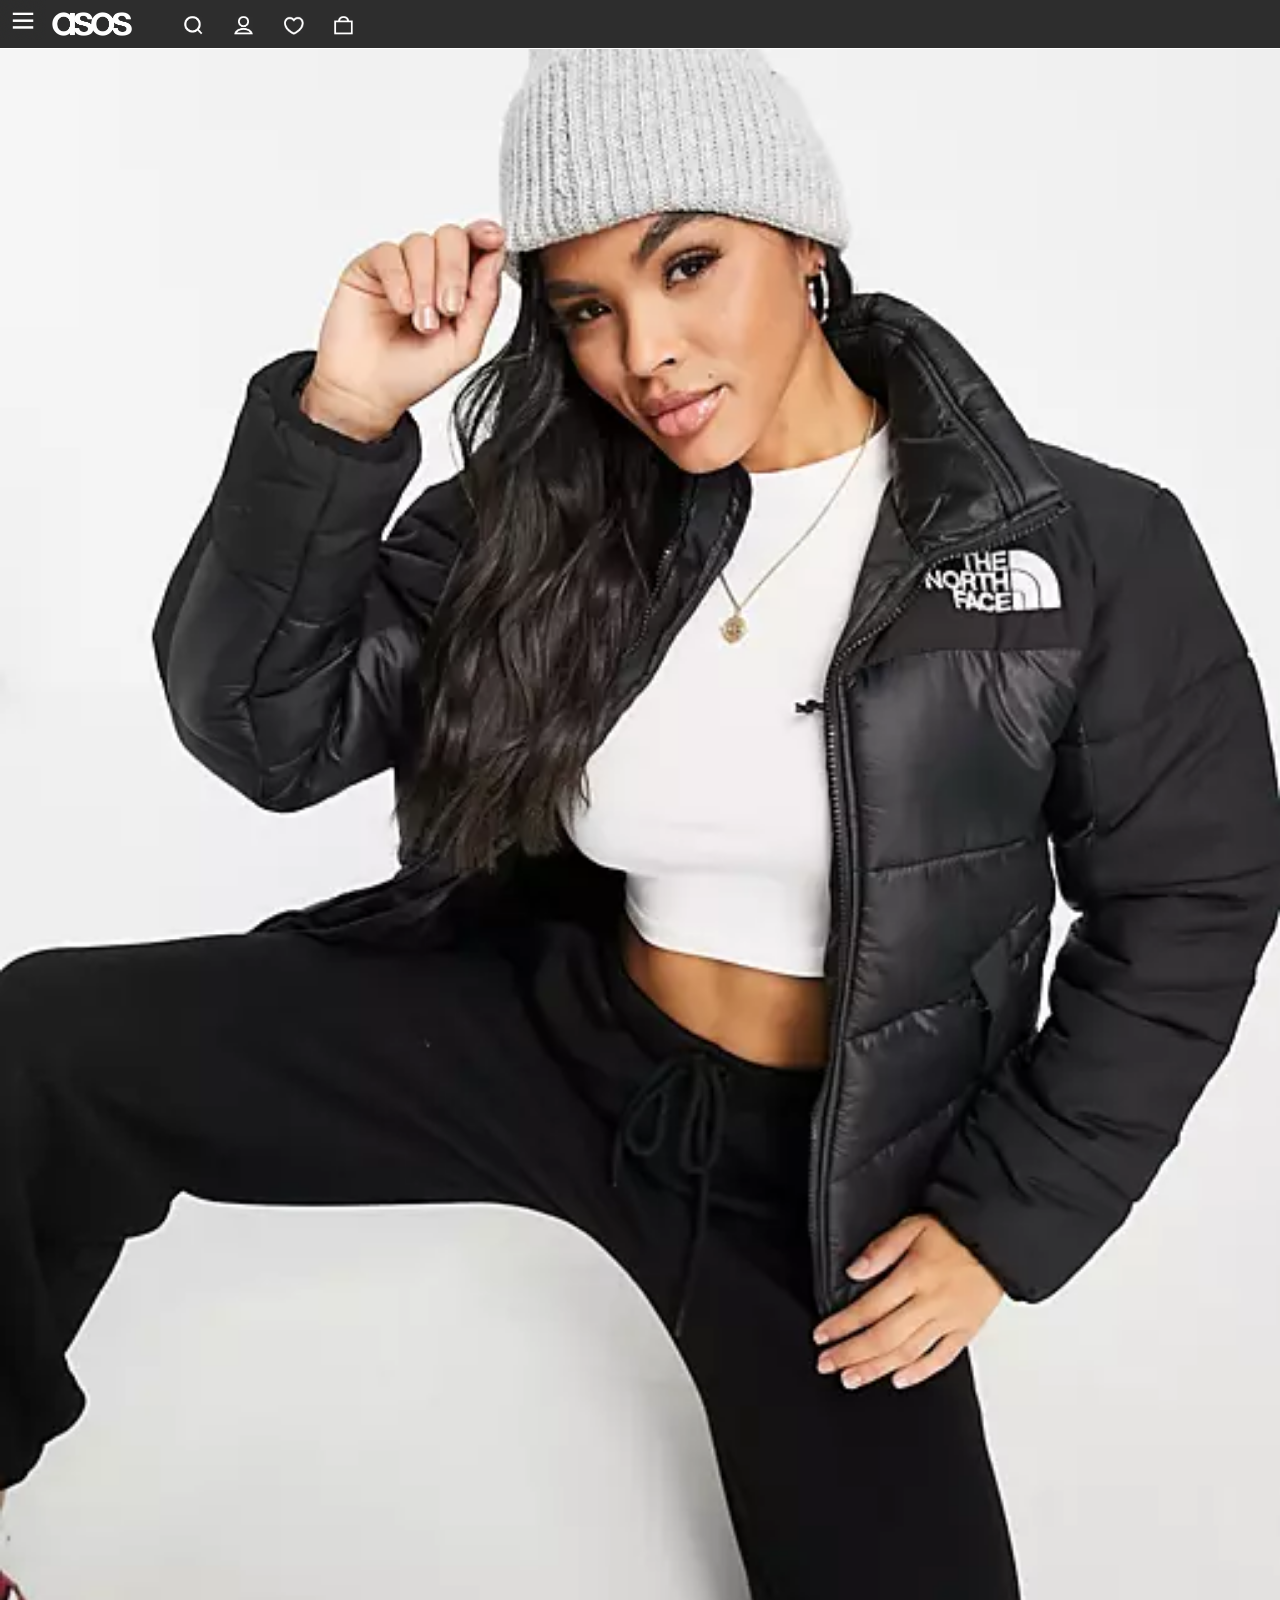
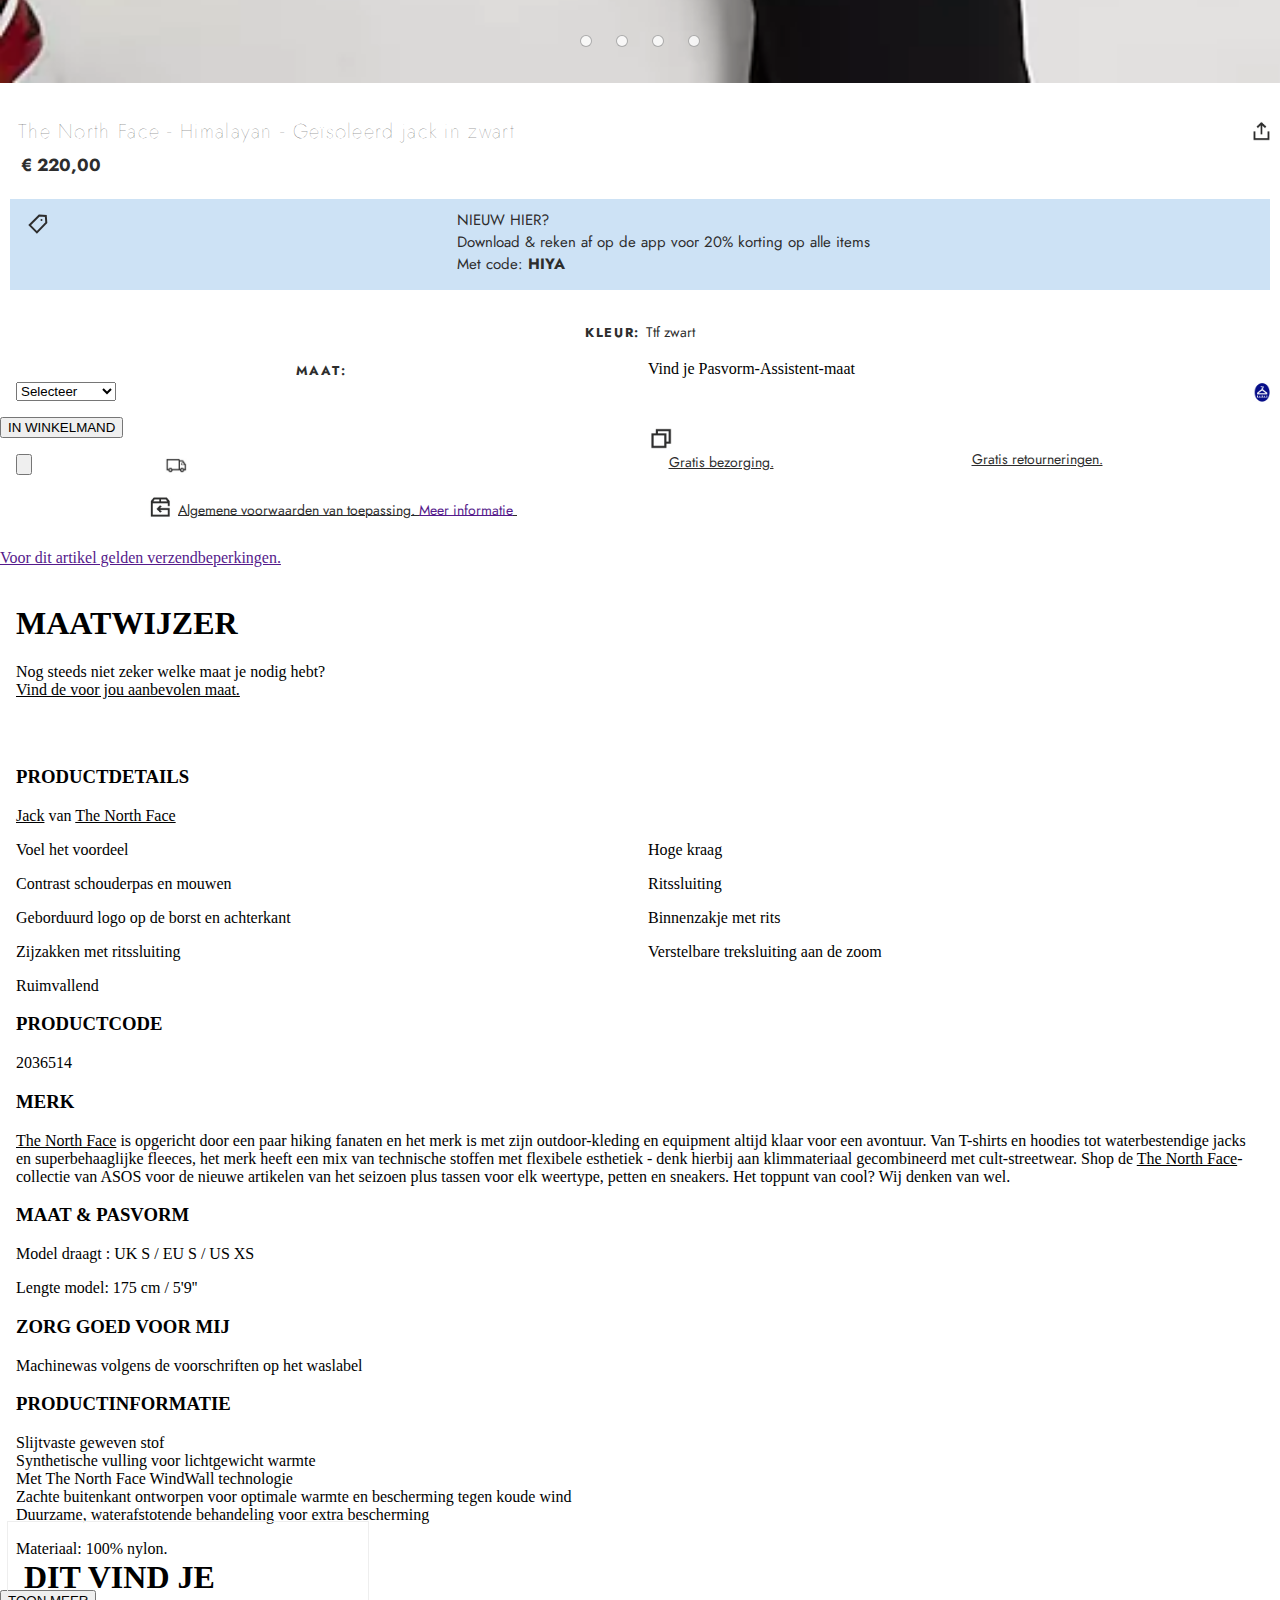
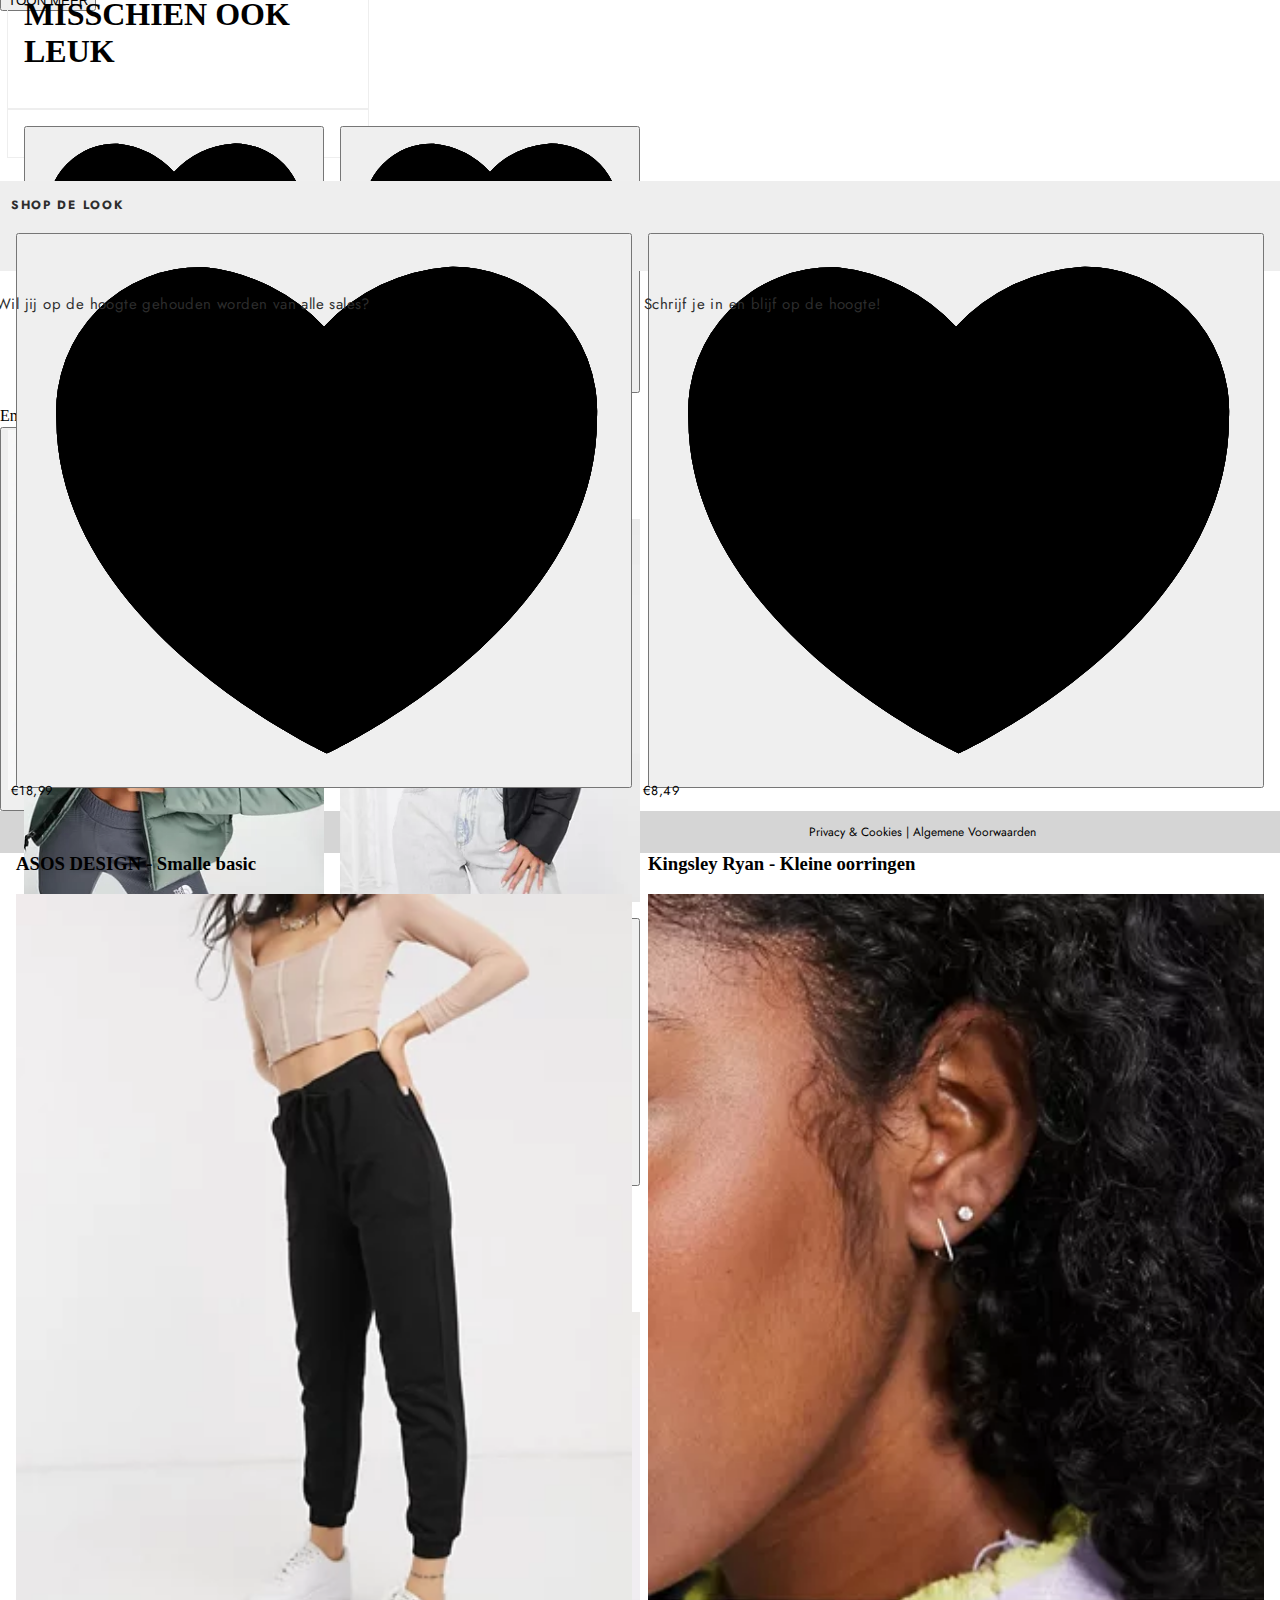
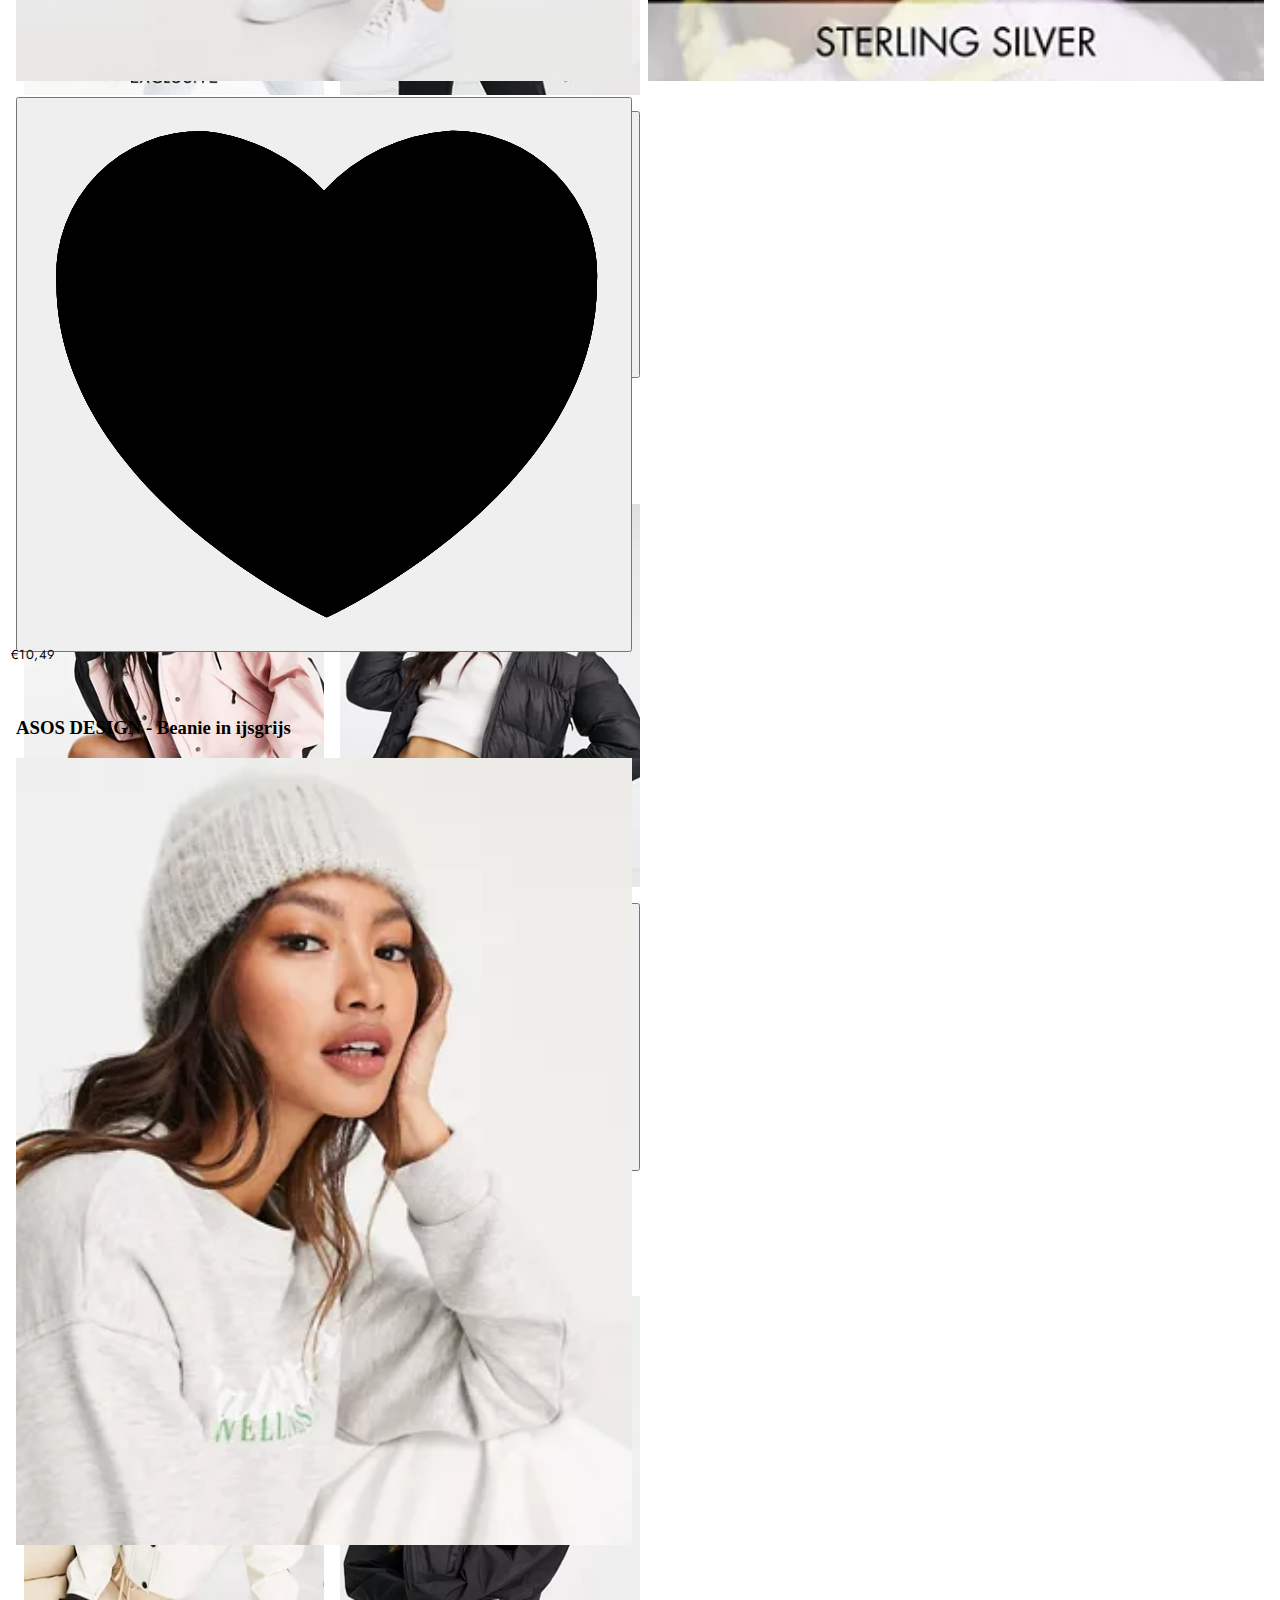
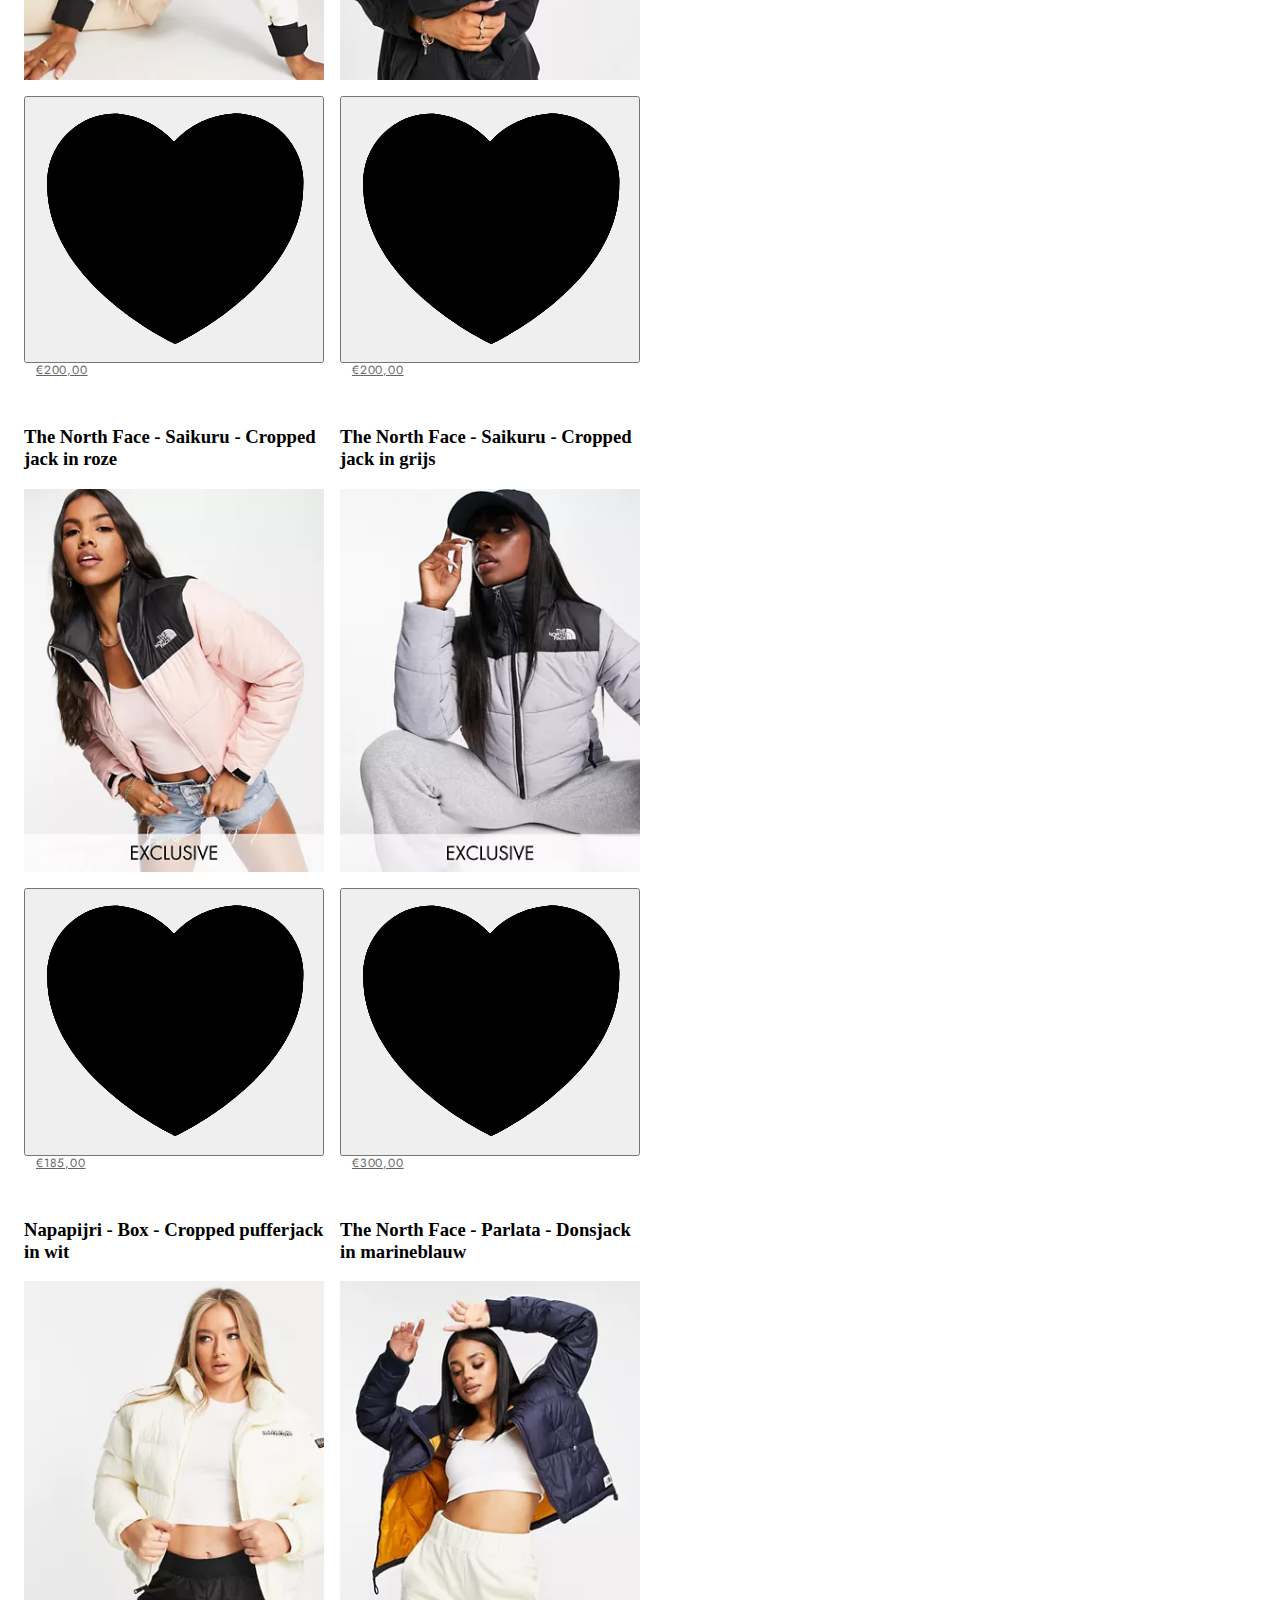
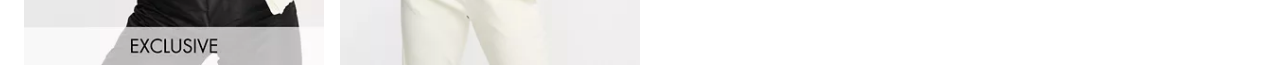
==== commit f48394cf: "Add files via upload" ====
--- a/product.html
+++ b/product.html
@@ -19,27 +19,105 @@
 
         <nav>
             <section>
-                <button id="womenB">WOMAN</button>
-                <button id="menB">MEN</button>
-                <button><img src="images/cross.png"></button>
-            </section>
-
-
-
-            <ul>
-                <li>STARTPAGINA</li>
-                <li>KRIJG NU TOT 50% KORTING</li>
-                <li>SALE MET KORTINGEN TOT 80%</li>
-                <li>NIEUW</li>
-
-
-            </ul>
-
-
-
-
-
+                <section>
+                    <button id="womenB">WOMAN</button>
+                    <button id="menB">MEN</button>
+                </section>
+
+                <section>
+
+                    <ul class="hamburger">
+                        <li class="startpagina">Startpagina</li>
+                        <li class="sale1">Krijg tot 50% korting!</li>
+                        <li class="sale2">Sale met kortingen tot 80%</li>
+                        <li class="nieuw">Nieuw</li>
+                    </ul>
+
+
+                    <h1 class="meerasostext">Meer Asos</h1>
+
+                    <section>
+                        <ul class="meerasos">
+
+                            <li><img src="images/meerasos1.webp">
+                                <p>Premier-bezorging</p>
+                            </li>
+                            <li><img src="images/meerasos2.webp">
+                                <p>10% korting voor studenten</p>
+                            </li>
+                            <li><img src="images/meerasos3.webp">
+                                <p>cadeaubon</p>
+                            </li>
+                        </ul>
+
+                    </section>
+
+                    <section class="socialmedia">
+                        <img src="images/facebook.png">
+                        <img src="images/insta.png">
+                        <img src="images/snap.png">
+                    </section>
+
+                    <section class="inloggen">
+                        <a href="">Inloggen |</a>
+                        <a href=""> Meld je aan</a>
+                    </section>
+
+                    <section class="mijnasos">
+                        <ul>
+                            <li><img src="images/mijnaccount.png">
+                                <p>Mijn account</p>
+                            </li>
+                            <li><img src="images/mijnbestellingen.png">
+                                <p>Mijn bestellingen</p>
+                            </li>
+                            <li><img src="images/retour.png">
+                                <p>Mijn retourneringen </p>
+                            </li>
+                        </ul>
+                    </section>
+
+                    <section class="overig">
+                        <ul>
+                            <li>
+                                <p>Help & informatie</p>
+                                <img src="images/plus.png">
+
+                            </li>
+                            <li>
+                                <p>Over ASOS</p>
+                                <img src="images/plus.png">
+                            </li>
+                            <li>
+                                <p>Meer over ASOS</p>
+                                <img src="images/plus.png">
+                            </li>
+                        </ul>
+                    </section>
+
+                    <section class="nl">
+                        <p>Je bent in</p><img src="images/nl.png">
+                        <p class="verander"> | Verander </p>
+
+
+                    </section>
+
+
+
+
+
+
+
+
+
+                </section>
+            </section>
+
+            <section>
+                <button id="closeB"><img src="images/cross.png"></button>
+            </section>
         </nav>
+
 
 
         <nav>
@@ -98,33 +176,37 @@
             </ul>
         </section>
 
-        <section>
+        <section class="product">
             <h1>The North Face - Himalayan - Geïsoleerd jack in zwart</h1>
             <img src="images/opslaan.png">
             <h2>€ 220,00</h2>
         </section>
 
 
-        <section>
+        <section class="bluesection">
 
             <p>NIEUW HIER?<br> Download & reken af op de app voor 20% korting op alle items<br> Met code: <strong>  HIYA</strong></p>
 
         </section>
 
-        <section>
-            <p><strong>KLEUR:</strong> Ttf zwart</p>
-        </section>
-
-        <section>
-            <p><strong>MAAT:</strong></p>
-        </section>
-
-        <section><img src="images/maat.jpg">
-            <p>Vind je Pasvorm-Assistent-maat</p>
-        </section>
-
-        <section>
-            <select>
+        <section class="productinfo">
+            <section class="kleur">
+                <p><strong>KLEUR:</strong> Ttf zwart</p>
+            </section>
+
+            <section class="maat">
+                <p><strong>MAAT:</strong></p>
+                <section class="pasvorm"><img src="images/maat.jpg">
+                    <a>Vind je Pasvorm-Assistent-maat</a>
+                </section>
+
+            </section>
+
+
+
+
+
+            <select class="selecteer">
                 <option value="0">Selecteer</option>
                 <option value="1">XS - €220,00</option>
                 <option value="2">S - €220,00</option>
@@ -132,35 +214,55 @@
                 <option value="4">L - €220,00</option>
                 <option value="5">XL - €220,00</option>
             </select>
-        </section>
-
-        <section>
-
-            <button>IN WINKELMAND</button>
-            <img src="images/likeproduct.png">
-        </section>
-
-        <section>
-
-            <p>Gratis bezorging.</p>
-            <p>Gratis retourneringen.</p>
-            <p>Algemene voorwaarden van toepassing.<u>Meer informatie</u></p>
-            <img id="bezorgImg" src=" images/bezorgingen.png ">
-            <img id="retourImg" src="images/retour.png ">
-            <img id="meerinfoImg" src="images/meerinfo.png"></section>
-
-        <section>
-            <p>Voor dit artikel gelden verzendbeperkingen.
-            </p>
-        </section>
-
-        <section>
+
+        </section>
+
+
+
+        <button class="winkelmand">IN WINKELMAND</button>
+        <section class="startlikebutton">
+            <button class="likebutton">
+                <svg xmlns="http://www.w3.org/2000/svg" viewBox="0 0 20.18 18.36">
+                <path class="heart" d="M10.09,3.05a6.39,6.39,0,0,0-4-2,4.84,4.84,0,0,0-5,5.1c0,7.05,9.09,11.25,9.1,11.25s9.09-4.2,9.08-11.25a4.85,4.85,0,0,0-5-5.11A6.38,6.38,0,0,0,10.09,3.05Z"/>
+                <path class="smallheart smallheart1" d="M10.09,3.05a6.39,6.39,0,0,0-4-2,4.84,4.84,0,0,0-5,5.1c0,7.05,9.09,11.25,9.1,11.25s9.09-4.2,9.08-11.25a4.85,4.85,0,0,0-5-5.11A6.38,6.38,0,0,0,10.09,3.05Z"/>
+                <path class="smallheart smallheart2" d="M10.09,3.05a6.39,6.39,0,0,0-4-2,4.84,4.84,0,0,0-5,5.1c0,7.05,9.09,11.25,9.1,11.25s9.09-4.2,9.08-11.25a4.85,4.85,0,0,0-5-5.11A6.38,6.38,0,0,0,10.09,3.05Z"/>
+                <path class="smallheart smallheart3" d="M10.09,3.05a6.39,6.39,0,0,0-4-2,4.84,4.84,0,0,0-5,5.1c0,7.05,9.09,11.25,9.1,11.25s9.09-4.2,9.08-11.25a4.85,4.85,0,0,0-5-5.11A6.38,6.38,0,0,0,10.09,3.05Z"/>
+            </svg>
+        </section>
+
+        <section class="services">
+
+            <section>
+                <img id="bezorgImg" src=" images/bezorgingen.png ">
+                <p>Gratis bezorging.</p>
+            </section>
+            <section>
+                <img id="retourImg" src="images/retour.png ">
+                <p>Gratis retourneringen.</p>
+            </section>
+            <p>Algemene voorwaarden van toepassing. <a href="">Meer informatie</a> <img id="meerinfoImg" src="images/meerinfo.png"></p>
+
+
+        </section>
+
+
+        <a href="" class="verzendb">Voor dit artikel gelden verzendbeperkingen.
+        </a>
+
+
+
+
+
+
+        <section class="maatwijzer">
             <h1>MAATWIJZER</h1>
             <p>Nog steeds niet zeker welke maat je nodig hebt?<br> <u>Vind de voor jou aanbevolen maat.</u></p>
         </section>
 
-        <section>
-            <h1>PRODUCTDETAILS</h1>
+
+        <section class="accordion">
+
+            <h3>PRODUCTDETAILS</h3>
             <p><u>Jack</u> van
                 <u>The North Face</u></p>
 
@@ -175,166 +277,242 @@
                 <li>Verstelbare treksluiting aan de zoom</li>
                 <li>Ruimvallend</li>
             </ul>
-        </section>
-
-
-        <section>
-            <h1>PRODUCTCODE</h1>
+
+
+
+
+            <h3>PRODUCTCODE</h3>
             <p>2036514</p>
-        </section>
-
-        <section>
-            <h1>MERK</h1>
+
+
+
+            <h3>MERK</h3>
             <p><u>The North Face</u> is opgericht door een paar hiking fanaten en het merk is met zijn outdoor-kleding en equipment altijd klaar voor een avontuur. Van T-shirts en hoodies tot waterbestendige jacks en superbehaaglijke fleeces, het merk heeft
                 een mix van technische stoffen met flexibele esthetiek - denk hierbij aan klimmateriaal gecombineerd met cult-streetwear. Shop de <u>The North Face</u>- collectie van ASOS voor de nieuwe artikelen van het seizoen plus tassen voor elk weertype,
                 petten en sneakers. Het toppunt van cool? Wij denken van wel.</p>
-        </section>
-
-        <section>
-            <h1>MAAT & PASVORM</h1>
+
+
+
+            <h3>MAAT & PASVORM</h3>
             <p>Model draagt : UK S / EU S / US XS</p>
             <p>Lengte model: 175 cm / 5'9''</p>
-        </section>
-
-        <section>
-            <h1>ZORG GOED VOOR MIJ</h1>
+
+
+
+            <h3>ZORG GOED VOOR MIJ</h3>
             <p>Machinewas volgens de voorschriften op het waslabel</p>
-        </section>
-
-        <section>
-            <h1>PRODUCTINFORMATIE</h1>
+
+
+            <h3>PRODUCTINFORMATIE</h3>
             <p>Slijtvaste geweven stof<br>Synthetische vulling voor lichtgewicht warmte<br>Met The North Face WindWall technologie<br>Zachte buitenkant ontworpen voor optimale warmte en bescherming tegen koude wind<br>Duurzame, waterafstotende behandeling
                 voor extra bescherming
             </p>
-        </section>
-        <section>
+
             <p>Materiaal: 100% nylon.</p>
-
-        </section>
-
-        <section class="hide-menu">
-            <button>TOON MINDER</button>
-            <hr>
-        </section>
-
-
-
-
-
-
-        <section>
-            <h1>DIT VIND JE MISSCHIEN OOK LEUK</h1>
-        </section>
-
-        <section>
-            <ul>
-                <li>
-                    <img src="images/c1.webp">
-                    <h3>The North Face - Saikuru - Jack in kaki</h3>
-                    <p>€230,00</p>
-                    <button><img src="images/unlike.png"></button>
-                </li>
-                <li>
-                    <img src="images/c2.webp">
-                    <h3>The North Face - Saikuru - Jack in zwart</h3>
-                    <p>€230,00</p>
-                    <button><img src="images/unlike.png"></button>
-                </li>
-                <li>
-                    <img src="images/c3.webp">
-                    <h3>The North Face - Saikuru - Cropped jack in wit</h3>
-                    <p>€200,00</p>
-                    <button><img src="images/unlike.png"></button>
-                </li>
-                <li>
-                    <img src="images/c4.webp">
-                    <h3>The North Face - Hyalite - Donsjack in zwart</h3>
-                    <p>€210,00</p>
-                    <button><img src="images/unlike.png"></button>
-                </li>
-                <li>
-                    <img src="images/c5.webp">
-                    <h3>The North Face - Reign On - Jack in roze</h3>
-                    <p>€180,00</p>
-                    <button><img src="images/unlike.png"></button>
-                </li>
-                <li>
-                    <img src="images/c6.webp">
-                    <h3>The North Face - Hyalite - Donsjack met capuchon</h3>
-                    <p>€230,00</p>
-                    <button><img src="images/unlike.png"></button>
-                </li>
-                <li>
-                    <img src="images/c7.webp">
-                    <h3>The North Face - Reign On - Jack in wit</h3>
-                    <p>€180,00</p>
-                    <button><img src="images/unlike.png"></button>
-                </li>
-                <li>
-                    <img src="images/c8.webp">
-                    <h3>The North Face - K2rm - Jack in zwart</h3>
-                    <p>€200,00</p>
-                    <button><img src="images/unlike.png"></button>
-                </li>
-                <li>
-                    <img src="images/c9.webp">
-                    <h3>The North Face - Saikuru - Cropped jack in roze</h3>
-                    <p>€200,00</p>
-                    <button><img src="images/unlike.png"></button>
-                </li>
-                <li>
-                    <img src="images/c10.webp">
-                    <h3>The North Face - Saikuru - Cropped jack in grijs</h3>
-                    <p>€200,00</p>
-                    <button><img src="images/unlike.png"></button>
-                </li>
-                <li>
-                    <img src="images/c11.webp">
-                    <h3>Napapijri - Box - Cropped pufferjack in wit</h3>
-                    <p>€185,00</p>
-                    <button><img src="images/unlike.png"></button>
-                </li>
-                <li>
-                    <img src="images/c12.webp">
-                    <h3>The North Face - Parlata - Donsjack in marineblauw</h3>
-                    <p>€300,00</p>
-                    <button><img src="images/unlike.png"></button>
-                </li>
-
-            </ul>
-        </section>
-
-        <section>
-            <h1>SHOP DE LOOK</h1>
-            <ul>
-                <li>
-                    <img src="images/look1.webp">
-                    <h3>ASOS DESIGN - Smalle basic</h3>
-                    <p>€18,99</p>
-                    <button><img src="images/unlike.png"></button>
-                </li>
-                <li>
-                    <img src="images/look2.webp">
-                    <h3>Kingsley Ryan - Kleine oorringen</h3>
-                    <p>€8,49</p>
-                    <button><img src="images/unlike.png"></button>
-                </li>
-                <li>
-                    <img src="images/look3.webp">
-                    <h3>ASOS DESIGN - Beanie in ijsgrijs </h3>
-                    <p>€10,49</p>
-                    <button><img src="images/unlike.png"></button>
-                </li>
-            </ul>
-        </section>
-
-
-
-
-
-        <section>
-            <button onclick=" topFunction() " id="myBtn " title="Go to top "><img src="images/pijl.jpg ">TERUG NAAR BOVEN</button>
-        </section>
+        </section>
+
+        <button id="toonmeer-minder">TOON MEER</button>
+
+            <section class="line">
+                <h1 class="leuk">DIT VIND JE MISSCHIEN OOK LEUK</h1>
+            </section>
+
+            <section class="aanbevolen">
+                <ul>
+                    <li>
+                        <img src="images/c1.webp">
+                        <h3>The North Face - Saikuru - Jack in kaki</h3>
+                        <p>€230,00</p>
+                        <button class="likebutton">
+                        <svg xmlns="http://www.w3.org/2000/svg" viewBox="0 0 20.18 18.36">
+                        <path class="heart" d="M10.09,3.05a6.39,6.39,0,0,0-4-2,4.84,4.84,0,0,0-5,5.1c0,7.05,9.09,11.25,9.1,11.25s9.09-4.2,9.08-11.25a4.85,4.85,0,0,0-5-5.11A6.38,6.38,0,0,0,10.09,3.05Z"/>
+                        <path class="smallheart smallheart1" d="M10.09,3.05a6.39,6.39,0,0,0-4-2,4.84,4.84,0,0,0-5,5.1c0,7.05,9.09,11.25,9.1,11.25s9.09-4.2,9.08-11.25a4.85,4.85,0,0,0-5-5.11A6.38,6.38,0,0,0,10.09,3.05Z"/>
+                        <path class="smallheart smallheart2" d="M10.09,3.05a6.39,6.39,0,0,0-4-2,4.84,4.84,0,0,0-5,5.1c0,7.05,9.09,11.25,9.1,11.25s9.09-4.2,9.08-11.25a4.85,4.85,0,0,0-5-5.11A6.38,6.38,0,0,0,10.09,3.05Z"/>
+                        <path class="smallheart smallheart3" d="M10.09,3.05a6.39,6.39,0,0,0-4-2,4.84,4.84,0,0,0-5,5.1c0,7.05,9.09,11.25,9.1,11.25s9.09-4.2,9.08-11.25a4.85,4.85,0,0,0-5-5.11A6.38,6.38,0,0,0,10.09,3.05Z"/>
+                    </svg>
+                    </button>
+                    </li>
+                    <li>
+                        <img src="images/c2.webp">
+                        <h3>The North Face - Saikuru - Jack in zwart</h3>
+                        <p>€230,00</p>
+                        <button class="likebutton">
+                        <svg xmlns="http://www.w3.org/2000/svg" viewBox="0 0 20.18 18.36">
+                            <path class="heart" d="M10.09,3.05a6.39,6.39,0,0,0-4-2,4.84,4.84,0,0,0-5,5.1c0,7.05,9.09,11.25,9.1,11.25s9.09-4.2,9.08-11.25a4.85,4.85,0,0,0-5-5.11A6.38,6.38,0,0,0,10.09,3.05Z"/>
+                            <path class="smallheart smallheart1" d="M10.09,3.05a6.39,6.39,0,0,0-4-2,4.84,4.84,0,0,0-5,5.1c0,7.05,9.09,11.25,9.1,11.25s9.09-4.2,9.08-11.25a4.85,4.85,0,0,0-5-5.11A6.38,6.38,0,0,0,10.09,3.05Z"/>
+                            <path class="smallheart smallheart2" d="M10.09,3.05a6.39,6.39,0,0,0-4-2,4.84,4.84,0,0,0-5,5.1c0,7.05,9.09,11.25,9.1,11.25s9.09-4.2,9.08-11.25a4.85,4.85,0,0,0-5-5.11A6.38,6.38,0,0,0,10.09,3.05Z"/>
+                            <path class="smallheart smallheart3" d="M10.09,3.05a6.39,6.39,0,0,0-4-2,4.84,4.84,0,0,0-5,5.1c0,7.05,9.09,11.25,9.1,11.25s9.09-4.2,9.08-11.25a4.85,4.85,0,0,0-5-5.11A6.38,6.38,0,0,0,10.09,3.05Z"/>
+                        </svg>
+                    </button>
+                    </li>
+                    <li>
+                        <img src="images/c3.webp">
+                        <h3>The North Face - Saikuru - Cropped jack in wit</h3>
+                        <p>€200,00</p>
+                        <button class="likebutton"> <svg xmlns="http://www.w3.org/2000/svg" viewBox="0 0 20.18 18.36">
+                        <path class="heart" d="M10.09,3.05a6.39,6.39,0,0,0-4-2,4.84,4.84,0,0,0-5,5.1c0,7.05,9.09,11.25,9.1,11.25s9.09-4.2,9.08-11.25a4.85,4.85,0,0,0-5-5.11A6.38,6.38,0,0,0,10.09,3.05Z"/>
+                        <path class="smallheart smallheart1" d="M10.09,3.05a6.39,6.39,0,0,0-4-2,4.84,4.84,0,0,0-5,5.1c0,7.05,9.09,11.25,9.1,11.25s9.09-4.2,9.08-11.25a4.85,4.85,0,0,0-5-5.11A6.38,6.38,0,0,0,10.09,3.05Z"/>
+                        <path class="smallheart smallheart2" d="M10.09,3.05a6.39,6.39,0,0,0-4-2,4.84,4.84,0,0,0-5,5.1c0,7.05,9.09,11.25,9.1,11.25s9.09-4.2,9.08-11.25a4.85,4.85,0,0,0-5-5.11A6.38,6.38,0,0,0,10.09,3.05Z"/>
+                        <path class="smallheart smallheart3" d="M10.09,3.05a6.39,6.39,0,0,0-4-2,4.84,4.84,0,0,0-5,5.1c0,7.05,9.09,11.25,9.1,11.25s9.09-4.2,9.08-11.25a4.85,4.85,0,0,0-5-5.11A6.38,6.38,0,0,0,10.09,3.05Z"/>
+                    </svg></button>
+                    </li>
+                    <li>
+                        <img src="images/c4.webp">
+                        <h3>The North Face - Hyalite - Donsjack in zwart</h3>
+                        <p>€210,00</p>
+                        <button class="likebutton"> <svg xmlns="http://www.w3.org/2000/svg" viewBox="0 0 20.18 18.36">
+                        <path class="heart" d="M10.09,3.05a6.39,6.39,0,0,0-4-2,4.84,4.84,0,0,0-5,5.1c0,7.05,9.09,11.25,9.1,11.25s9.09-4.2,9.08-11.25a4.85,4.85,0,0,0-5-5.11A6.38,6.38,0,0,0,10.09,3.05Z"/>
+                        <path class="smallheart smallheart1" d="M10.09,3.05a6.39,6.39,0,0,0-4-2,4.84,4.84,0,0,0-5,5.1c0,7.05,9.09,11.25,9.1,11.25s9.09-4.2,9.08-11.25a4.85,4.85,0,0,0-5-5.11A6.38,6.38,0,0,0,10.09,3.05Z"/>
+                        <path class="smallheart smallheart2" d="M10.09,3.05a6.39,6.39,0,0,0-4-2,4.84,4.84,0,0,0-5,5.1c0,7.05,9.09,11.25,9.1,11.25s9.09-4.2,9.08-11.25a4.85,4.85,0,0,0-5-5.11A6.38,6.38,0,0,0,10.09,3.05Z"/>
+                        <path class="smallheart smallheart3" d="M10.09,3.05a6.39,6.39,0,0,0-4-2,4.84,4.84,0,0,0-5,5.1c0,7.05,9.09,11.25,9.1,11.25s9.09-4.2,9.08-11.25a4.85,4.85,0,0,0-5-5.11A6.38,6.38,0,0,0,10.09,3.05Z"/>
+                    </svg></button>
+                    </li>
+                    <li>
+                        <img src="images/c5.webp">
+                        <h3>The North Face - Reign On - Jack in roze</h3>
+                        <p>€180,00</p>
+                        <button class="likebutton"> <svg xmlns="http://www.w3.org/2000/svg" viewBox="0 0 20.18 18.36">
+                        <path class="heart" d="M10.09,3.05a6.39,6.39,0,0,0-4-2,4.84,4.84,0,0,0-5,5.1c0,7.05,9.09,11.25,9.1,11.25s9.09-4.2,9.08-11.25a4.85,4.85,0,0,0-5-5.11A6.38,6.38,0,0,0,10.09,3.05Z"/>
+                        <path class="smallheart smallheart1" d="M10.09,3.05a6.39,6.39,0,0,0-4-2,4.84,4.84,0,0,0-5,5.1c0,7.05,9.09,11.25,9.1,11.25s9.09-4.2,9.08-11.25a4.85,4.85,0,0,0-5-5.11A6.38,6.38,0,0,0,10.09,3.05Z"/>
+                        <path class="smallheart smallheart2" d="M10.09,3.05a6.39,6.39,0,0,0-4-2,4.84,4.84,0,0,0-5,5.1c0,7.05,9.09,11.25,9.1,11.25s9.09-4.2,9.08-11.25a4.85,4.85,0,0,0-5-5.11A6.38,6.38,0,0,0,10.09,3.05Z"/>
+                        <path class="smallheart smallheart3" d="M10.09,3.05a6.39,6.39,0,0,0-4-2,4.84,4.84,0,0,0-5,5.1c0,7.05,9.09,11.25,9.1,11.25s9.09-4.2,9.08-11.25a4.85,4.85,0,0,0-5-5.11A6.38,6.38,0,0,0,10.09,3.05Z"/>
+                    </svg></button>
+                    </li>
+                    <li>
+                        <img src="images/c6.webp">
+                        <h3>The North Face - Hyalite - Donsjack met capuchon</h3>
+                        <p>€230,00</p>
+                        <button class="likebutton"> <svg xmlns="http://www.w3.org/2000/svg" viewBox="0 0 20.18 18.36">
+                        <path class="heart" d="M10.09,3.05a6.39,6.39,0,0,0-4-2,4.84,4.84,0,0,0-5,5.1c0,7.05,9.09,11.25,9.1,11.25s9.09-4.2,9.08-11.25a4.85,4.85,0,0,0-5-5.11A6.38,6.38,0,0,0,10.09,3.05Z"/>
+                        <path class="smallheart smallheart1" d="M10.09,3.05a6.39,6.39,0,0,0-4-2,4.84,4.84,0,0,0-5,5.1c0,7.05,9.09,11.25,9.1,11.25s9.09-4.2,9.08-11.25a4.85,4.85,0,0,0-5-5.11A6.38,6.38,0,0,0,10.09,3.05Z"/>
+                        <path class="smallheart smallheart2" d="M10.09,3.05a6.39,6.39,0,0,0-4-2,4.84,4.84,0,0,0-5,5.1c0,7.05,9.09,11.25,9.1,11.25s9.09-4.2,9.08-11.25a4.85,4.85,0,0,0-5-5.11A6.38,6.38,0,0,0,10.09,3.05Z"/>
+                        <path class="smallheart smallheart3" d="M10.09,3.05a6.39,6.39,0,0,0-4-2,4.84,4.84,0,0,0-5,5.1c0,7.05,9.09,11.25,9.1,11.25s9.09-4.2,9.08-11.25a4.85,4.85,0,0,0-5-5.11A6.38,6.38,0,0,0,10.09,3.05Z"/>
+                    </svg></button>
+                    </li>
+                    <li>
+                        <img src="images/c7.webp">
+                        <h3>The North Face - Reign On - Jack in wit</h3>
+                        <p>€180,00</p>
+                        <button class="likebutton"> <svg xmlns="http://www.w3.org/2000/svg" viewBox="0 0 20.18 18.36">
+                        <path class="heart" d="M10.09,3.05a6.39,6.39,0,0,0-4-2,4.84,4.84,0,0,0-5,5.1c0,7.05,9.09,11.25,9.1,11.25s9.09-4.2,9.08-11.25a4.85,4.85,0,0,0-5-5.11A6.38,6.38,0,0,0,10.09,3.05Z"/>
+                        <path class="smallheart smallheart1" d="M10.09,3.05a6.39,6.39,0,0,0-4-2,4.84,4.84,0,0,0-5,5.1c0,7.05,9.09,11.25,9.1,11.25s9.09-4.2,9.08-11.25a4.85,4.85,0,0,0-5-5.11A6.38,6.38,0,0,0,10.09,3.05Z"/>
+                        <path class="smallheart smallheart2" d="M10.09,3.05a6.39,6.39,0,0,0-4-2,4.84,4.84,0,0,0-5,5.1c0,7.05,9.09,11.25,9.1,11.25s9.09-4.2,9.08-11.25a4.85,4.85,0,0,0-5-5.11A6.38,6.38,0,0,0,10.09,3.05Z"/>
+                        <path class="smallheart smallheart3" d="M10.09,3.05a6.39,6.39,0,0,0-4-2,4.84,4.84,0,0,0-5,5.1c0,7.05,9.09,11.25,9.1,11.25s9.09-4.2,9.08-11.25a4.85,4.85,0,0,0-5-5.11A6.38,6.38,0,0,0,10.09,3.05Z"/>
+                    </svg></button>
+                    </li>
+                    <li>
+                        <img src="images/c8.webp">
+                        <h3>The North Face - K2rm - Jack in zwart</h3>
+                        <p>€200,00</p>
+                        <button class="likebutton"> <svg xmlns="http://www.w3.org/2000/svg" viewBox="0 0 20.18 18.36">
+                        <path class="heart" d="M10.09,3.05a6.39,6.39,0,0,0-4-2,4.84,4.84,0,0,0-5,5.1c0,7.05,9.09,11.25,9.1,11.25s9.09-4.2,9.08-11.25a4.85,4.85,0,0,0-5-5.11A6.38,6.38,0,0,0,10.09,3.05Z"/>
+                        <path class="smallheart smallheart1" d="M10.09,3.05a6.39,6.39,0,0,0-4-2,4.84,4.84,0,0,0-5,5.1c0,7.05,9.09,11.25,9.1,11.25s9.09-4.2,9.08-11.25a4.85,4.85,0,0,0-5-5.11A6.38,6.38,0,0,0,10.09,3.05Z"/>
+                        <path class="smallheart smallheart2" d="M10.09,3.05a6.39,6.39,0,0,0-4-2,4.84,4.84,0,0,0-5,5.1c0,7.05,9.09,11.25,9.1,11.25s9.09-4.2,9.08-11.25a4.85,4.85,0,0,0-5-5.11A6.38,6.38,0,0,0,10.09,3.05Z"/>
+                        <path class="smallheart smallheart3" d="M10.09,3.05a6.39,6.39,0,0,0-4-2,4.84,4.84,0,0,0-5,5.1c0,7.05,9.09,11.25,9.1,11.25s9.09-4.2,9.08-11.25a4.85,4.85,0,0,0-5-5.11A6.38,6.38,0,0,0,10.09,3.05Z"/>
+                    </svg></button>
+                    </li>
+                    <li>
+                        <img src="images/c9.webp">
+                        <h3>The North Face - Saikuru - Cropped jack in roze</h3>
+                        <p>€200,00</p>
+                        <button class="likebutton"> <svg xmlns="http://www.w3.org/2000/svg" viewBox="0 0 20.18 18.36">
+                        <path class="heart" d="M10.09,3.05a6.39,6.39,0,0,0-4-2,4.84,4.84,0,0,0-5,5.1c0,7.05,9.09,11.25,9.1,11.25s9.09-4.2,9.08-11.25a4.85,4.85,0,0,0-5-5.11A6.38,6.38,0,0,0,10.09,3.05Z"/>
+                        <path class="smallheart smallheart1" d="M10.09,3.05a6.39,6.39,0,0,0-4-2,4.84,4.84,0,0,0-5,5.1c0,7.05,9.09,11.25,9.1,11.25s9.09-4.2,9.08-11.25a4.85,4.85,0,0,0-5-5.11A6.38,6.38,0,0,0,10.09,3.05Z"/>
+                        <path class="smallheart smallheart2" d="M10.09,3.05a6.39,6.39,0,0,0-4-2,4.84,4.84,0,0,0-5,5.1c0,7.05,9.09,11.25,9.1,11.25s9.09-4.2,9.08-11.25a4.85,4.85,0,0,0-5-5.11A6.38,6.38,0,0,0,10.09,3.05Z"/>
+                        <path class="smallheart smallheart3" d="M10.09,3.05a6.39,6.39,0,0,0-4-2,4.84,4.84,0,0,0-5,5.1c0,7.05,9.09,11.25,9.1,11.25s9.09-4.2,9.08-11.25a4.85,4.85,0,0,0-5-5.11A6.38,6.38,0,0,0,10.09,3.05Z"/>
+                    </svg></button>
+                    </li>
+                    <li>
+                        <img src="images/c10.webp">
+                        <h3>The North Face - Saikuru - Cropped jack in grijs</h3>
+                        <p>€200,00</p>
+                        <button class="likebutton"> <svg xmlns="http://www.w3.org/2000/svg" viewBox="0 0 20.18 18.36">
+                        <path class="heart" d="M10.09,3.05a6.39,6.39,0,0,0-4-2,4.84,4.84,0,0,0-5,5.1c0,7.05,9.09,11.25,9.1,11.25s9.09-4.2,9.08-11.25a4.85,4.85,0,0,0-5-5.11A6.38,6.38,0,0,0,10.09,3.05Z"/>
+                        <path class="smallheart smallheart1" d="M10.09,3.05a6.39,6.39,0,0,0-4-2,4.84,4.84,0,0,0-5,5.1c0,7.05,9.09,11.25,9.1,11.25s9.09-4.2,9.08-11.25a4.85,4.85,0,0,0-5-5.11A6.38,6.38,0,0,0,10.09,3.05Z"/>
+                        <path class="smallheart smallheart2" d="M10.09,3.05a6.39,6.39,0,0,0-4-2,4.84,4.84,0,0,0-5,5.1c0,7.05,9.09,11.25,9.1,11.25s9.09-4.2,9.08-11.25a4.85,4.85,0,0,0-5-5.11A6.38,6.38,0,0,0,10.09,3.05Z"/>
+                        <path class="smallheart smallheart3" d="M10.09,3.05a6.39,6.39,0,0,0-4-2,4.84,4.84,0,0,0-5,5.1c0,7.05,9.09,11.25,9.1,11.25s9.09-4.2,9.08-11.25a4.85,4.85,0,0,0-5-5.11A6.38,6.38,0,0,0,10.09,3.05Z"/>
+                    </svg></button>
+                    </li>
+                    <li>
+                        <img src="images/c11.webp">
+                        <h3>Napapijri - Box - Cropped pufferjack in wit</h3>
+                        <p>€185,00</p>
+                        <button class="likebutton"> <svg xmlns="http://www.w3.org/2000/svg" viewBox="0 0 20.18 18.36">
+                        <path class="heart" d="M10.09,3.05a6.39,6.39,0,0,0-4-2,4.84,4.84,0,0,0-5,5.1c0,7.05,9.09,11.25,9.1,11.25s9.09-4.2,9.08-11.25a4.85,4.85,0,0,0-5-5.11A6.38,6.38,0,0,0,10.09,3.05Z"/>
+                        <path class="smallheart smallheart1" d="M10.09,3.05a6.39,6.39,0,0,0-4-2,4.84,4.84,0,0,0-5,5.1c0,7.05,9.09,11.25,9.1,11.25s9.09-4.2,9.08-11.25a4.85,4.85,0,0,0-5-5.11A6.38,6.38,0,0,0,10.09,3.05Z"/>
+                        <path class="smallheart smallheart2" d="M10.09,3.05a6.39,6.39,0,0,0-4-2,4.84,4.84,0,0,0-5,5.1c0,7.05,9.09,11.25,9.1,11.25s9.09-4.2,9.08-11.25a4.85,4.85,0,0,0-5-5.11A6.38,6.38,0,0,0,10.09,3.05Z"/>
+                        <path class="smallheart smallheart3" d="M10.09,3.05a6.39,6.39,0,0,0-4-2,4.84,4.84,0,0,0-5,5.1c0,7.05,9.09,11.25,9.1,11.25s9.09-4.2,9.08-11.25a4.85,4.85,0,0,0-5-5.11A6.38,6.38,0,0,0,10.09,3.05Z"/>
+                    </svg></button>
+                    </li>
+                    <li>
+                        <img src="images/c12.webp">
+                        <h3>The North Face - Parlata - Donsjack in marineblauw</h3>
+                        <p>€300,00</p>
+                        <button class="likebutton"> <svg xmlns="http://www.w3.org/2000/svg" viewBox="0 0 20.18 18.36">
+                        <path class="heart" d="M10.09,3.05a6.39,6.39,0,0,0-4-2,4.84,4.84,0,0,0-5,5.1c0,7.05,9.09,11.25,9.1,11.25s9.09-4.2,9.08-11.25a4.85,4.85,0,0,0-5-5.11A6.38,6.38,0,0,0,10.09,3.05Z"/>
+                        <path class="smallheart smallheart1" d="M10.09,3.05a6.39,6.39,0,0,0-4-2,4.84,4.84,0,0,0-5,5.1c0,7.05,9.09,11.25,9.1,11.25s9.09-4.2,9.08-11.25a4.85,4.85,0,0,0-5-5.11A6.38,6.38,0,0,0,10.09,3.05Z"/>
+                        <path class="smallheart smallheart2" d="M10.09,3.05a6.39,6.39,0,0,0-4-2,4.84,4.84,0,0,0-5,5.1c0,7.05,9.09,11.25,9.1,11.25s9.09-4.2,9.08-11.25a4.85,4.85,0,0,0-5-5.11A6.38,6.38,0,0,0,10.09,3.05Z"/>
+                        <path class="smallheart smallheart3" d="M10.09,3.05a6.39,6.39,0,0,0-4-2,4.84,4.84,0,0,0-5,5.1c0,7.05,9.09,11.25,9.1,11.25s9.09-4.2,9.08-11.25a4.85,4.85,0,0,0-5-5.11A6.38,6.38,0,0,0,10.09,3.05Z"/>
+                    </svg></button>
+                    </li>
+
+                </ul>
+            </section>
+
+            <section class="look">
+                <h1>SHOP DE LOOK</h1>
+                <ul>
+                    <li>
+                        <img src="images/look1.webp">
+                        <h3>ASOS DESIGN - Smalle basic</h3>
+                        <p>€18,99</p>
+                        <button class="likebutton"> <svg xmlns="http://www.w3.org/2000/svg" viewBox="0 0 20.18 18.36">
+                        <path class="heart" d="M10.09,3.05a6.39,6.39,0,0,0-4-2,4.84,4.84,0,0,0-5,5.1c0,7.05,9.09,11.25,9.1,11.25s9.09-4.2,9.08-11.25a4.85,4.85,0,0,0-5-5.11A6.38,6.38,0,0,0,10.09,3.05Z"/>
+                        <path class="smallheart smallheart1" d="M10.09,3.05a6.39,6.39,0,0,0-4-2,4.84,4.84,0,0,0-5,5.1c0,7.05,9.09,11.25,9.1,11.25s9.09-4.2,9.08-11.25a4.85,4.85,0,0,0-5-5.11A6.38,6.38,0,0,0,10.09,3.05Z"/>
+                        <path class="smallheart smallheart2" d="M10.09,3.05a6.39,6.39,0,0,0-4-2,4.84,4.84,0,0,0-5,5.1c0,7.05,9.09,11.25,9.1,11.25s9.09-4.2,9.08-11.25a4.85,4.85,0,0,0-5-5.11A6.38,6.38,0,0,0,10.09,3.05Z"/>
+                        <path class="smallheart smallheart3" d="M10.09,3.05a6.39,6.39,0,0,0-4-2,4.84,4.84,0,0,0-5,5.1c0,7.05,9.09,11.25,9.1,11.25s9.09-4.2,9.08-11.25a4.85,4.85,0,0,0-5-5.11A6.38,6.38,0,0,0,10.09,3.05Z"/>
+                    </svg></button>
+                    </li>
+                    <li>
+                        <img src="images/look2.webp">
+                        <h3>Kingsley Ryan - Kleine oorringen</h3>
+                        <p>€8,49</p>
+                        <button class="likebutton"> <svg xmlns="http://www.w3.org/2000/svg" viewBox="0 0 20.18 18.36">
+                        <path class="heart" d="M10.09,3.05a6.39,6.39,0,0,0-4-2,4.84,4.84,0,0,0-5,5.1c0,7.05,9.09,11.25,9.1,11.25s9.09-4.2,9.08-11.25a4.85,4.85,0,0,0-5-5.11A6.38,6.38,0,0,0,10.09,3.05Z"/>
+                        <path class="smallheart smallheart1" d="M10.09,3.05a6.39,6.39,0,0,0-4-2,4.84,4.84,0,0,0-5,5.1c0,7.05,9.09,11.25,9.1,11.25s9.09-4.2,9.08-11.25a4.85,4.85,0,0,0-5-5.11A6.38,6.38,0,0,0,10.09,3.05Z"/>
+                        <path class="smallheart smallheart2" d="M10.09,3.05a6.39,6.39,0,0,0-4-2,4.84,4.84,0,0,0-5,5.1c0,7.05,9.09,11.25,9.1,11.25s9.09-4.2,9.08-11.25a4.85,4.85,0,0,0-5-5.11A6.38,6.38,0,0,0,10.09,3.05Z"/>
+                        <path class="smallheart smallheart3" d="M10.09,3.05a6.39,6.39,0,0,0-4-2,4.84,4.84,0,0,0-5,5.1c0,7.05,9.09,11.25,9.1,11.25s9.09-4.2,9.08-11.25a4.85,4.85,0,0,0-5-5.11A6.38,6.38,0,0,0,10.09,3.05Z"/>
+                    </svg></button>
+                    </li>
+                    <li>
+                        <img src="images/look3.webp">
+                        <h3>ASOS DESIGN - Beanie in ijsgrijs </h3>
+                        <p>€10,49</p>
+                        <button class="likebutton"> <svg xmlns="http://www.w3.org/2000/svg" viewBox="0 0 20.18 18.36">
+                        <path class="heart" d="M10.09,3.05a6.39,6.39,0,0,0-4-2,4.84,4.84,0,0,0-5,5.1c0,7.05,9.09,11.25,9.1,11.25s9.09-4.2,9.08-11.25a4.85,4.85,0,0,0-5-5.11A6.38,6.38,0,0,0,10.09,3.05Z"/>
+                        <path class="smallheart smallheart1" d="M10.09,3.05a6.39,6.39,0,0,0-4-2,4.84,4.84,0,0,0-5,5.1c0,7.05,9.09,11.25,9.1,11.25s9.09-4.2,9.08-11.25a4.85,4.85,0,0,0-5-5.11A6.38,6.38,0,0,0,10.09,3.05Z"/>
+                        <path class="smallheart smallheart2" d="M10.09,3.05a6.39,6.39,0,0,0-4-2,4.84,4.84,0,0,0-5,5.1c0,7.05,9.09,11.25,9.1,11.25s9.09-4.2,9.08-11.25a4.85,4.85,0,0,0-5-5.11A6.38,6.38,0,0,0,10.09,3.05Z"/>
+                        <path class="smallheart smallheart3" d="M10.09,3.05a6.39,6.39,0,0,0-4-2,4.84,4.84,0,0,0-5,5.1c0,7.05,9.09,11.25,9.1,11.25s9.09-4.2,9.08-11.25a4.85,4.85,0,0,0-5-5.11A6.38,6.38,0,0,0,10.09,3.05Z"/>
+                    </svg></button>
+                    </li>
+                </ul>
+            </section>
+
+
+            <section class="form">
+                <p>Wil jij op de hoogte gehouden worden van alle sales?</p>
+                <p>Schrijf je in en blijf op de hoogte!</p>
+                <form action="index.html">
+
+                    <label for="email">Email adres</label>
+                    <input type="email" id="email">
+                    <input type="submit" value="Schrijf me in">
+                </form>
+            </section>
+
+            <button class="naarboven" onclick=" topFunction() " id="myBtn " title="Go to top "><img src="images/pijl.jpg ">TERUG NAAR BOVEN</button>
+
+
 
 
 
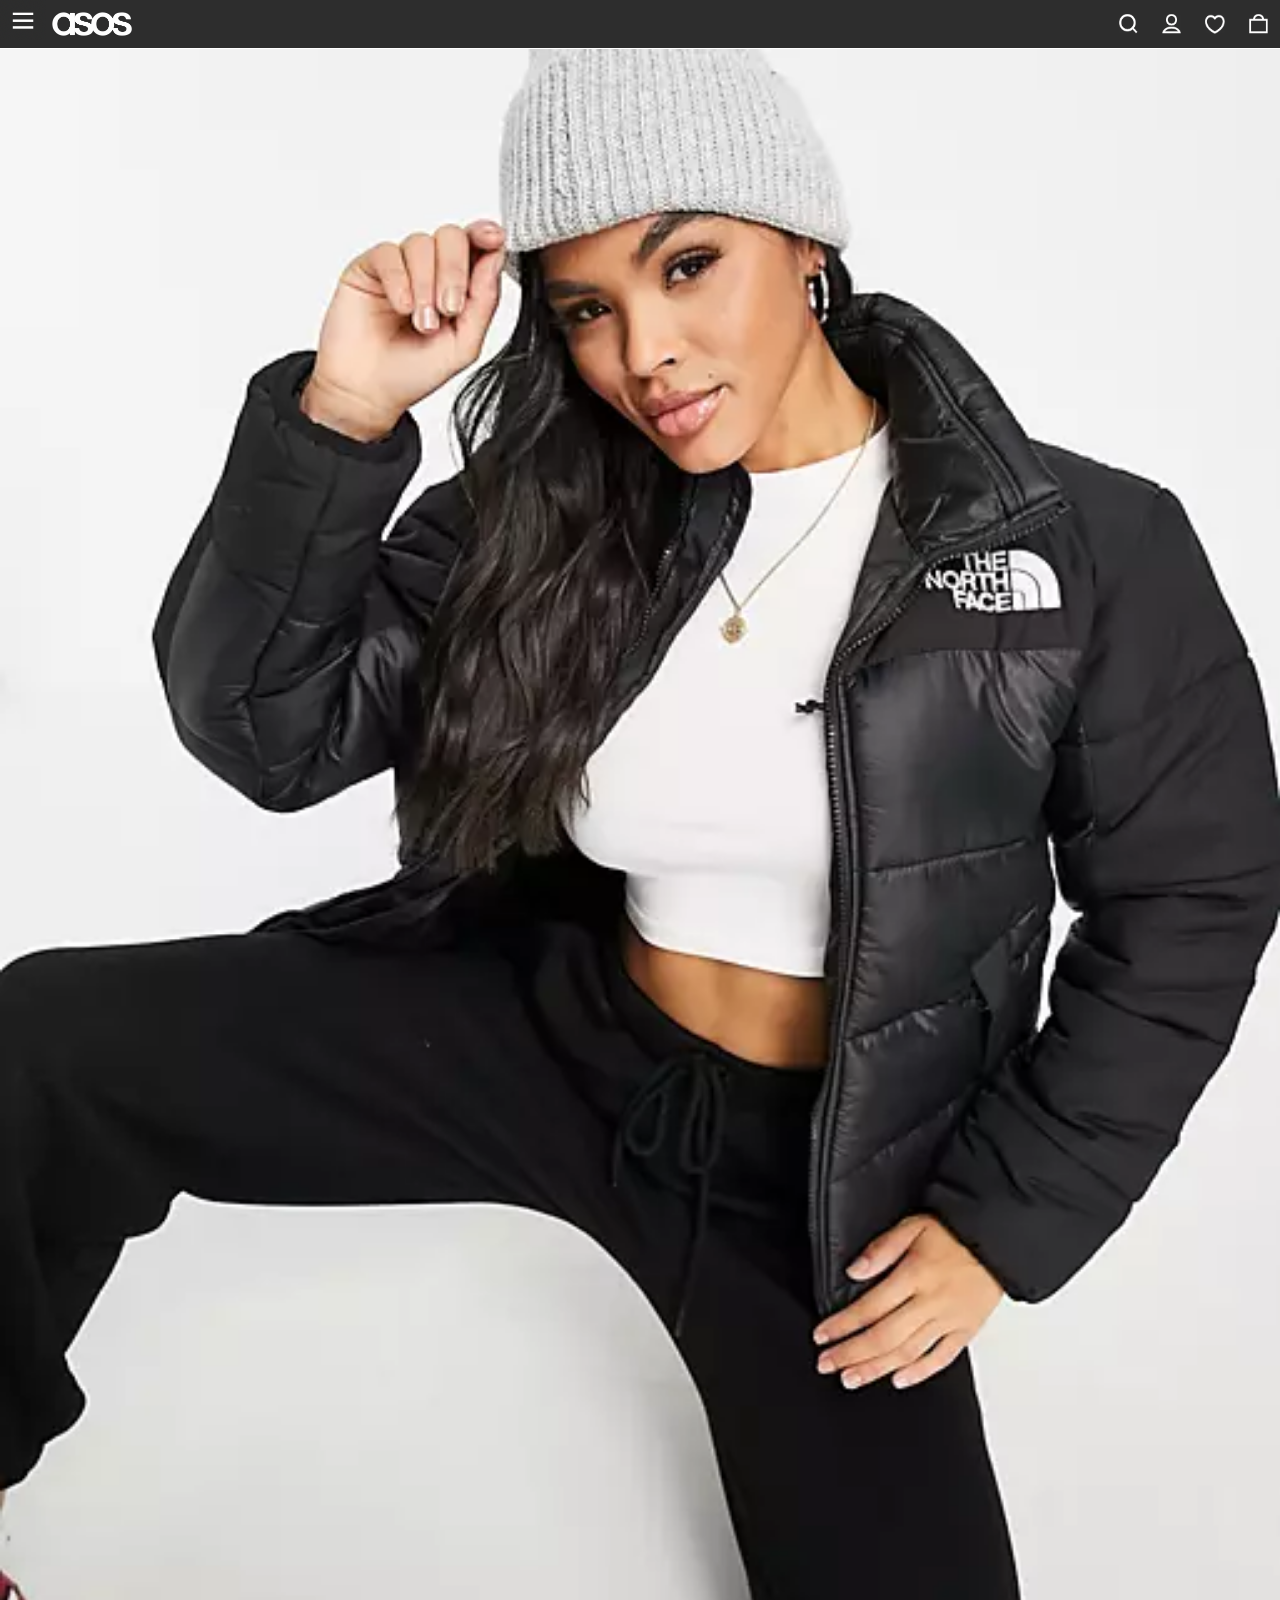
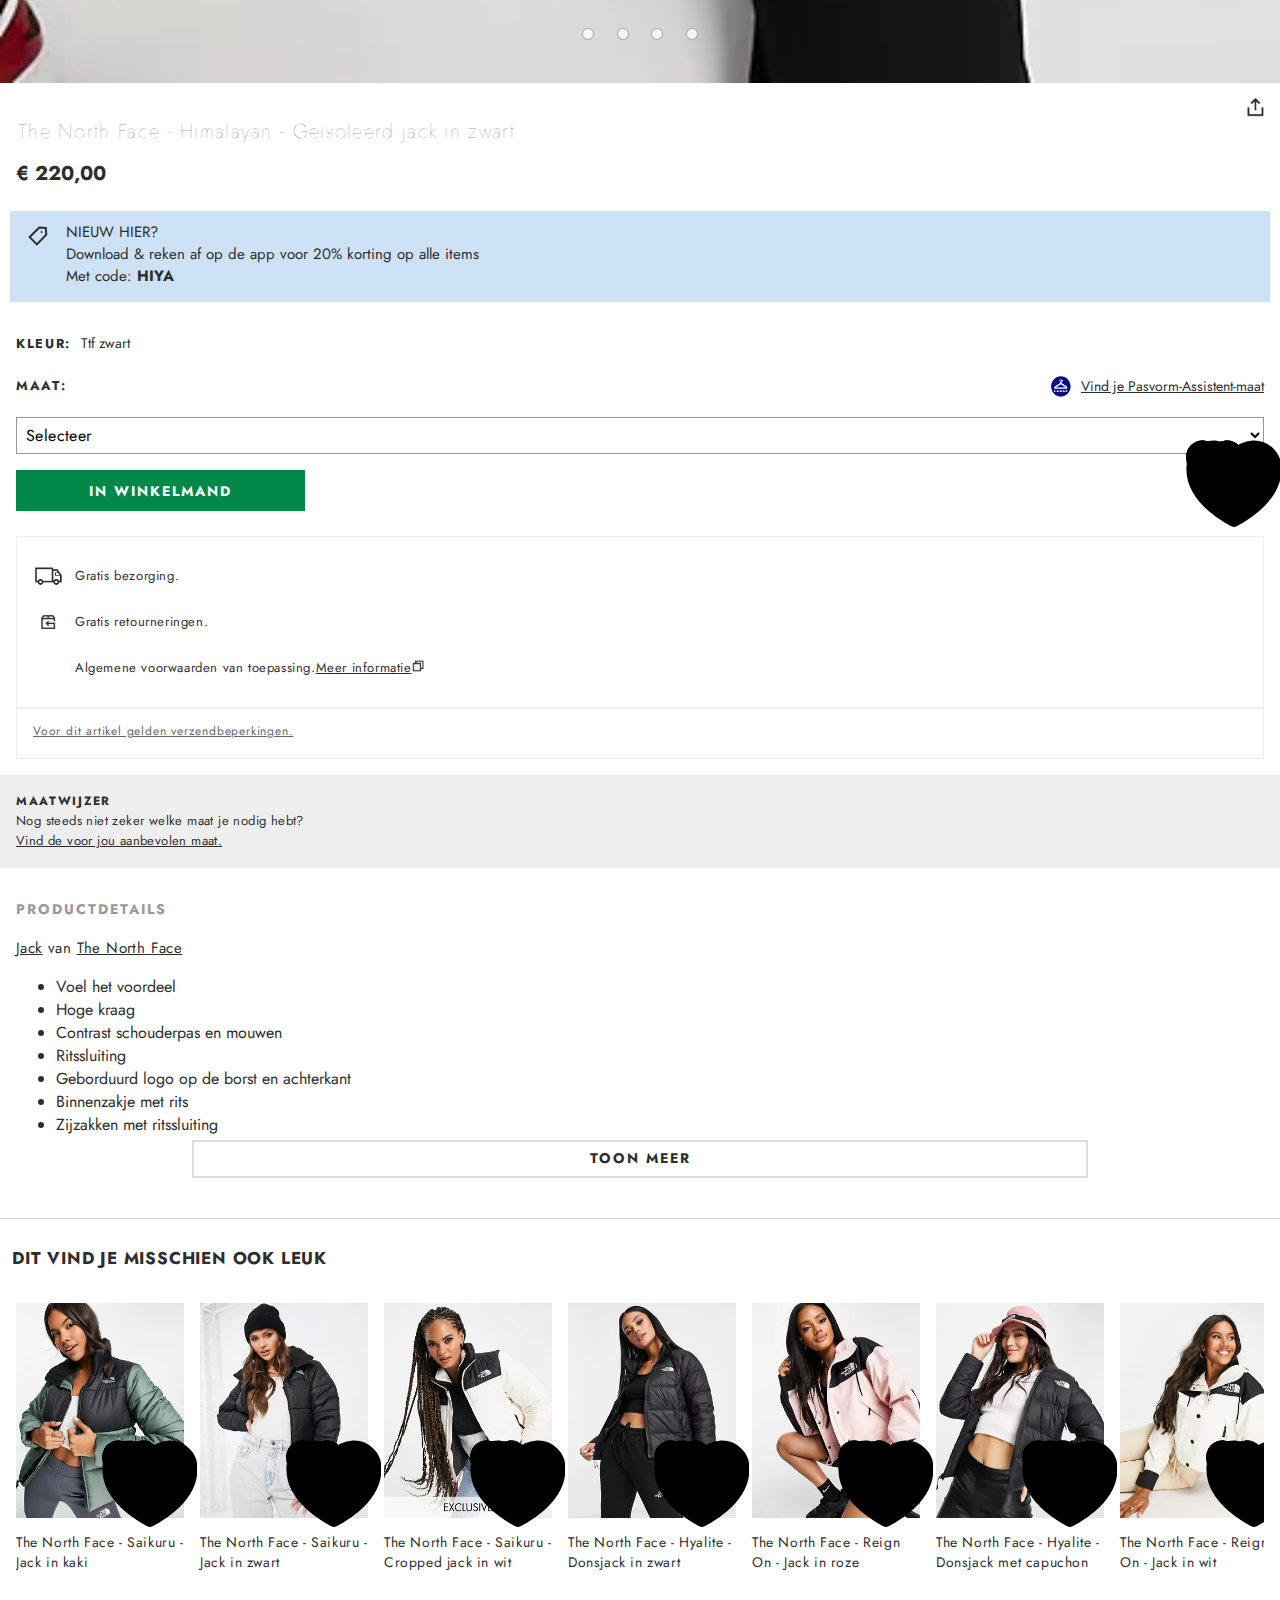
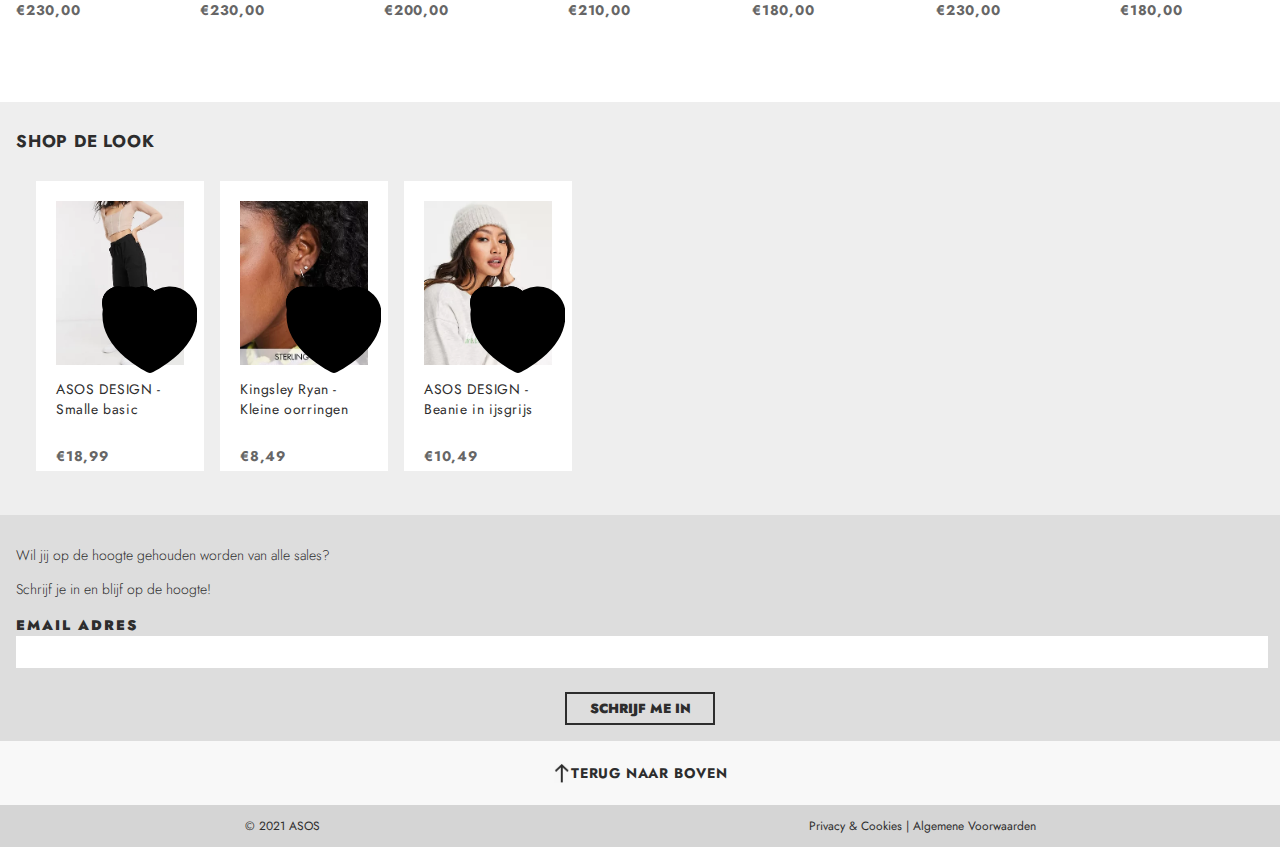
==== commit baa1e166: "Add files via upload" ====
--- a/product.html
+++ b/product.html
@@ -1,5 +1,5 @@
 <!DOCTYPE html>
-<html lang="en">
+<html lang="nl">
 
 <head>
     <meta charset="UTF-8">
@@ -14,8 +14,8 @@
 <body id="productpagina">
 
     <header>
-        <button><img src="images/hamburgermenu.jpg"></button>
-        <a href="index.html"><img src="images/logo.png"></a>
+        <button><img src="images/hamburgermenu.jpg" alt="hamburger menu"></button>
+        <a href="index.html"><img src="images/logo.png" alt="logo"></a>
 
         <nav>
             <section>
@@ -34,18 +34,18 @@
                     </ul>
 
 
-                    <h1 class="meerasostext">Meer Asos</h1>
+                    <h1 class="meerasostext"> Meer Asos</h1>
 
                     <section>
                         <ul class="meerasos">
 
-                            <li><img src="images/meerasos1.webp">
+                            <li><img src="images/meerasos1.webp" alt="premier bezorging">
                                 <p>Premier-bezorging</p>
                             </li>
-                            <li><img src="images/meerasos2.webp">
+                            <li><img src="images/meerasos2.webp" alt="10% korting voor studenten">
                                 <p>10% korting voor studenten</p>
                             </li>
-                            <li><img src="images/meerasos3.webp">
+                            <li><img src="images/meerasos3.webp" alt="cadeaubon">
                                 <p>cadeaubon</p>
                             </li>
                         </ul>
@@ -53,9 +53,9 @@
                     </section>
 
                     <section class="socialmedia">
-                        <img src="images/facebook.png">
-                        <img src="images/insta.png">
-                        <img src="images/snap.png">
+                        <img src="images/facebook.png" alt="facebook">
+                        <img src="images/insta.png" alt="instagram">
+                        <img src="images/snap.png" alt="snapchat">
                     </section>
 
                     <section class="inloggen">
@@ -65,13 +65,13 @@
 
                     <section class="mijnasos">
                         <ul>
-                            <li><img src="images/mijnaccount.png">
+                            <li><img src="images/mijnaccount.png" alt="mijn account">
                                 <p>Mijn account</p>
                             </li>
-                            <li><img src="images/mijnbestellingen.png">
+                            <li><img src="images/mijnbestellingen.png" alt="mijn bestellingen">
                                 <p>Mijn bestellingen</p>
                             </li>
-                            <li><img src="images/retour.png">
+                            <li><img src="images/retour.png" alt="mijn retourneringen">
                                 <p>Mijn retourneringen </p>
                             </li>
                         </ul>
@@ -81,22 +81,22 @@
                         <ul>
                             <li>
                                 <p>Help & informatie</p>
-                                <img src="images/plus.png">
+                                <img src="images/plus.png" alt="plus icoon">
 
                             </li>
                             <li>
                                 <p>Over ASOS</p>
-                                <img src="images/plus.png">
+                                <img src="images/plus.png" alt="plus icoon">
                             </li>
                             <li>
                                 <p>Meer over ASOS</p>
-                                <img src="images/plus.png">
+                                <img src="images/plus.png" alt="plus icoon">
                             </li>
                         </ul>
                     </section>
 
                     <section class="nl">
-                        <p>Je bent in</p><img src="images/nl.png">
+                        <p>Je bent in</p><img src="images/nl.png" alt="nederlandse vlag">
                         <p class="verander"> | Verander </p>
 
 
@@ -114,7 +114,7 @@
             </section>
 
             <section>
-                <button id="closeB"><img src="images/cross.png"></button>
+                <button id="closeB"><img src="images/cross.png" alt="sluit icoon"></button>
             </section>
         </nav>
 
@@ -123,19 +123,19 @@
         <nav>
             <ul>
                 <li>
-                    <a href="#"><img src="images/zoeken.png"></a>
-                </li>
-
-                <li>
-                    <a href="#"><img src="images/mijnprofiel.png"></a>
-                </li>
-
-                <li>
-                    <a href="#"><img src="images/favorieten.png"></a>
-                </li>
-
-                <li>
-                    <a href="#"><img src="images/mandje.png"></a>
+                    <a href="#"><img src="images/zoeken.png" alt="zoeken"></a>
+                </li>
+
+                <li>
+                    <a href="#"><img src="images/mijnprofiel.png" alt="mijn profiel"></a>
+                </li>
+
+                <li>
+                    <a href="#"><img src="images/favorieten.png" alt="favorieten"></a>
+                </li>
+
+                <li>
+                    <a href="#"><img src="images/mandje.png" alt="winkelmandje"></a>
                 </li>
             </ul>
         </nav>
@@ -143,15 +143,15 @@
     </header>
 
     <main>
-        <section id="justBolletjes" class="caroCarrousel">
+        <section id="justBolletjes" class="carrousel">
             <ul>
-                <li id="foto1"><img src="images/productslide1.webp"></li>
-
-                <li id="foto2"><img src="images/productslide2.webp"></li>
-
-                <li id="foto3"><img src="images/productslide3.webp"></li>
-
-                <li id="foto4"><img src="images/productslide4.webp"></li>
+                <li id="foto1"><img src="images/productslide1.webp" alt="foto product 1"></li>
+
+                <li id="foto2"><img src="images/productslide2.webp" alt="foto product 2"></li>
+
+                <li id="foto3"><img src="images/productslide3.webp" alt="foto product 3"></li>
+
+                <li id="foto4"><img src="images/productslide4.webp" alt="foto product 4"></li>
             </ul>
 
             <nav>
@@ -168,17 +168,13 @@
                     <li>
                         <a href="#foto4" aria-label="go to foto4"></a>
                     </li>
+                </ul>
             </nav>
-
-
-
-
-            </ul>
         </section>
 
         <section class="product">
             <h1>The North Face - Himalayan - Geïsoleerd jack in zwart</h1>
-            <img src="images/opslaan.png">
+            <img src="images/opslaan.png" alt="opslaan icoon">
             <h2>€ 220,00</h2>
         </section>
 
@@ -196,7 +192,7 @@
 
             <section class="maat">
                 <p><strong>MAAT:</strong></p>
-                <section class="pasvorm"><img src="images/maat.jpg">
+                <section class="pasvorm"><img src="images/maat.jpg" alt="pasvorm icoon">
                     <a>Vind je Pasvorm-Assistent-maat</a>
                 </section>
 
@@ -227,20 +223,22 @@
                 <path class="smallheart smallheart1" d="M10.09,3.05a6.39,6.39,0,0,0-4-2,4.84,4.84,0,0,0-5,5.1c0,7.05,9.09,11.25,9.1,11.25s9.09-4.2,9.08-11.25a4.85,4.85,0,0,0-5-5.11A6.38,6.38,0,0,0,10.09,3.05Z"/>
                 <path class="smallheart smallheart2" d="M10.09,3.05a6.39,6.39,0,0,0-4-2,4.84,4.84,0,0,0-5,5.1c0,7.05,9.09,11.25,9.1,11.25s9.09-4.2,9.08-11.25a4.85,4.85,0,0,0-5-5.11A6.38,6.38,0,0,0,10.09,3.05Z"/>
                 <path class="smallheart smallheart3" d="M10.09,3.05a6.39,6.39,0,0,0-4-2,4.84,4.84,0,0,0-5,5.1c0,7.05,9.09,11.25,9.1,11.25s9.09-4.2,9.08-11.25a4.85,4.85,0,0,0-5-5.11A6.38,6.38,0,0,0,10.09,3.05Z"/>
+
             </svg>
+            </button>
         </section>
 
         <section class="services">
 
             <section>
-                <img id="bezorgImg" src=" images/bezorgingen.png ">
+                <img id="bezorgImg" src=" images/bezorgingen.png " alt="bezorgingen">
                 <p>Gratis bezorging.</p>
             </section>
             <section>
-                <img id="retourImg" src="images/retour.png ">
+                <img id="retourImg" src="images/retour.png " alt="retourneringen">
                 <p>Gratis retourneringen.</p>
             </section>
-            <p>Algemene voorwaarden van toepassing. <a href="">Meer informatie</a> <img id="meerinfoImg" src="images/meerinfo.png"></p>
+            <p>Algemene voorwaarden van toepassing.<a href="">Meer informatie</a><img id="meerinfoImg" src="images/meerinfo.png" alt="meer informatie"></p>
 
 
         </section>
@@ -313,17 +311,17 @@
 
         <button id="toonmeer-minder">TOON MEER</button>
 
-            <section class="line">
-                <h1 class="leuk">DIT VIND JE MISSCHIEN OOK LEUK</h1>
-            </section>
-
-            <section class="aanbevolen">
-                <ul>
-                    <li>
-                        <img src="images/c1.webp">
-                        <h3>The North Face - Saikuru - Jack in kaki</h3>
-                        <p>€230,00</p>
-                        <button class="likebutton">
+        <section class="line">
+            <h1 class="leuk">DIT VIND JE MISSCHIEN OOK LEUK</h1>
+        </section>
+
+        <section class="aanbevolen">
+            <ul>
+                <li>
+                    <img src="images/c1.webp" alt="jack in kaki">
+                    <h3>The North Face - Saikuru - Jack in kaki</h3>
+                    <p>€230,00</p>
+                    <button class="likebutton">
                         <svg xmlns="http://www.w3.org/2000/svg" viewBox="0 0 20.18 18.36">
                         <path class="heart" d="M10.09,3.05a6.39,6.39,0,0,0-4-2,4.84,4.84,0,0,0-5,5.1c0,7.05,9.09,11.25,9.1,11.25s9.09-4.2,9.08-11.25a4.85,4.85,0,0,0-5-5.11A6.38,6.38,0,0,0,10.09,3.05Z"/>
                         <path class="smallheart smallheart1" d="M10.09,3.05a6.39,6.39,0,0,0-4-2,4.84,4.84,0,0,0-5,5.1c0,7.05,9.09,11.25,9.1,11.25s9.09-4.2,9.08-11.25a4.85,4.85,0,0,0-5-5.11A6.38,6.38,0,0,0,10.09,3.05Z"/>
@@ -331,12 +329,12 @@
                         <path class="smallheart smallheart3" d="M10.09,3.05a6.39,6.39,0,0,0-4-2,4.84,4.84,0,0,0-5,5.1c0,7.05,9.09,11.25,9.1,11.25s9.09-4.2,9.08-11.25a4.85,4.85,0,0,0-5-5.11A6.38,6.38,0,0,0,10.09,3.05Z"/>
                     </svg>
                     </button>
-                    </li>
-                    <li>
-                        <img src="images/c2.webp">
-                        <h3>The North Face - Saikuru - Jack in zwart</h3>
-                        <p>€230,00</p>
-                        <button class="likebutton">
+                </li>
+                <li>
+                    <img src="images/c2.webp" alt="jack in zwart">
+                    <h3>The North Face - Saikuru - Jack in zwart</h3>
+                    <p>€230,00</p>
+                    <button class="likebutton">
                         <svg xmlns="http://www.w3.org/2000/svg" viewBox="0 0 20.18 18.36">
                             <path class="heart" d="M10.09,3.05a6.39,6.39,0,0,0-4-2,4.84,4.84,0,0,0-5,5.1c0,7.05,9.09,11.25,9.1,11.25s9.09-4.2,9.08-11.25a4.85,4.85,0,0,0-5-5.11A6.38,6.38,0,0,0,10.09,3.05Z"/>
                             <path class="smallheart smallheart1" d="M10.09,3.05a6.39,6.39,0,0,0-4-2,4.84,4.84,0,0,0-5,5.1c0,7.05,9.09,11.25,9.1,11.25s9.09-4.2,9.08-11.25a4.85,4.85,0,0,0-5-5.11A6.38,6.38,0,0,0,10.09,3.05Z"/>
@@ -344,191 +342,173 @@
                             <path class="smallheart smallheart3" d="M10.09,3.05a6.39,6.39,0,0,0-4-2,4.84,4.84,0,0,0-5,5.1c0,7.05,9.09,11.25,9.1,11.25s9.09-4.2,9.08-11.25a4.85,4.85,0,0,0-5-5.11A6.38,6.38,0,0,0,10.09,3.05Z"/>
                         </svg>
                     </button>
-                    </li>
-                    <li>
-                        <img src="images/c3.webp">
-                        <h3>The North Face - Saikuru - Cropped jack in wit</h3>
-                        <p>€200,00</p>
-                        <button class="likebutton"> <svg xmlns="http://www.w3.org/2000/svg" viewBox="0 0 20.18 18.36">
-                        <path class="heart" d="M10.09,3.05a6.39,6.39,0,0,0-4-2,4.84,4.84,0,0,0-5,5.1c0,7.05,9.09,11.25,9.1,11.25s9.09-4.2,9.08-11.25a4.85,4.85,0,0,0-5-5.11A6.38,6.38,0,0,0,10.09,3.05Z"/>
-                        <path class="smallheart smallheart1" d="M10.09,3.05a6.39,6.39,0,0,0-4-2,4.84,4.84,0,0,0-5,5.1c0,7.05,9.09,11.25,9.1,11.25s9.09-4.2,9.08-11.25a4.85,4.85,0,0,0-5-5.11A6.38,6.38,0,0,0,10.09,3.05Z"/>
-                        <path class="smallheart smallheart2" d="M10.09,3.05a6.39,6.39,0,0,0-4-2,4.84,4.84,0,0,0-5,5.1c0,7.05,9.09,11.25,9.1,11.25s9.09-4.2,9.08-11.25a4.85,4.85,0,0,0-5-5.11A6.38,6.38,0,0,0,10.09,3.05Z"/>
-                        <path class="smallheart smallheart3" d="M10.09,3.05a6.39,6.39,0,0,0-4-2,4.84,4.84,0,0,0-5,5.1c0,7.05,9.09,11.25,9.1,11.25s9.09-4.2,9.08-11.25a4.85,4.85,0,0,0-5-5.11A6.38,6.38,0,0,0,10.09,3.05Z"/>
-                    </svg></button>
-                    </li>
-                    <li>
-                        <img src="images/c4.webp">
-                        <h3>The North Face - Hyalite - Donsjack in zwart</h3>
-                        <p>€210,00</p>
-                        <button class="likebutton"> <svg xmlns="http://www.w3.org/2000/svg" viewBox="0 0 20.18 18.36">
-                        <path class="heart" d="M10.09,3.05a6.39,6.39,0,0,0-4-2,4.84,4.84,0,0,0-5,5.1c0,7.05,9.09,11.25,9.1,11.25s9.09-4.2,9.08-11.25a4.85,4.85,0,0,0-5-5.11A6.38,6.38,0,0,0,10.09,3.05Z"/>
-                        <path class="smallheart smallheart1" d="M10.09,3.05a6.39,6.39,0,0,0-4-2,4.84,4.84,0,0,0-5,5.1c0,7.05,9.09,11.25,9.1,11.25s9.09-4.2,9.08-11.25a4.85,4.85,0,0,0-5-5.11A6.38,6.38,0,0,0,10.09,3.05Z"/>
-                        <path class="smallheart smallheart2" d="M10.09,3.05a6.39,6.39,0,0,0-4-2,4.84,4.84,0,0,0-5,5.1c0,7.05,9.09,11.25,9.1,11.25s9.09-4.2,9.08-11.25a4.85,4.85,0,0,0-5-5.11A6.38,6.38,0,0,0,10.09,3.05Z"/>
-                        <path class="smallheart smallheart3" d="M10.09,3.05a6.39,6.39,0,0,0-4-2,4.84,4.84,0,0,0-5,5.1c0,7.05,9.09,11.25,9.1,11.25s9.09-4.2,9.08-11.25a4.85,4.85,0,0,0-5-5.11A6.38,6.38,0,0,0,10.09,3.05Z"/>
-                    </svg></button>
-                    </li>
-                    <li>
-                        <img src="images/c5.webp">
-                        <h3>The North Face - Reign On - Jack in roze</h3>
-                        <p>€180,00</p>
-                        <button class="likebutton"> <svg xmlns="http://www.w3.org/2000/svg" viewBox="0 0 20.18 18.36">
-                        <path class="heart" d="M10.09,3.05a6.39,6.39,0,0,0-4-2,4.84,4.84,0,0,0-5,5.1c0,7.05,9.09,11.25,9.1,11.25s9.09-4.2,9.08-11.25a4.85,4.85,0,0,0-5-5.11A6.38,6.38,0,0,0,10.09,3.05Z"/>
-                        <path class="smallheart smallheart1" d="M10.09,3.05a6.39,6.39,0,0,0-4-2,4.84,4.84,0,0,0-5,5.1c0,7.05,9.09,11.25,9.1,11.25s9.09-4.2,9.08-11.25a4.85,4.85,0,0,0-5-5.11A6.38,6.38,0,0,0,10.09,3.05Z"/>
-                        <path class="smallheart smallheart2" d="M10.09,3.05a6.39,6.39,0,0,0-4-2,4.84,4.84,0,0,0-5,5.1c0,7.05,9.09,11.25,9.1,11.25s9.09-4.2,9.08-11.25a4.85,4.85,0,0,0-5-5.11A6.38,6.38,0,0,0,10.09,3.05Z"/>
-                        <path class="smallheart smallheart3" d="M10.09,3.05a6.39,6.39,0,0,0-4-2,4.84,4.84,0,0,0-5,5.1c0,7.05,9.09,11.25,9.1,11.25s9.09-4.2,9.08-11.25a4.85,4.85,0,0,0-5-5.11A6.38,6.38,0,0,0,10.09,3.05Z"/>
-                    </svg></button>
-                    </li>
-                    <li>
-                        <img src="images/c6.webp">
-                        <h3>The North Face - Hyalite - Donsjack met capuchon</h3>
-                        <p>€230,00</p>
-                        <button class="likebutton"> <svg xmlns="http://www.w3.org/2000/svg" viewBox="0 0 20.18 18.36">
-                        <path class="heart" d="M10.09,3.05a6.39,6.39,0,0,0-4-2,4.84,4.84,0,0,0-5,5.1c0,7.05,9.09,11.25,9.1,11.25s9.09-4.2,9.08-11.25a4.85,4.85,0,0,0-5-5.11A6.38,6.38,0,0,0,10.09,3.05Z"/>
-                        <path class="smallheart smallheart1" d="M10.09,3.05a6.39,6.39,0,0,0-4-2,4.84,4.84,0,0,0-5,5.1c0,7.05,9.09,11.25,9.1,11.25s9.09-4.2,9.08-11.25a4.85,4.85,0,0,0-5-5.11A6.38,6.38,0,0,0,10.09,3.05Z"/>
-                        <path class="smallheart smallheart2" d="M10.09,3.05a6.39,6.39,0,0,0-4-2,4.84,4.84,0,0,0-5,5.1c0,7.05,9.09,11.25,9.1,11.25s9.09-4.2,9.08-11.25a4.85,4.85,0,0,0-5-5.11A6.38,6.38,0,0,0,10.09,3.05Z"/>
-                        <path class="smallheart smallheart3" d="M10.09,3.05a6.39,6.39,0,0,0-4-2,4.84,4.84,0,0,0-5,5.1c0,7.05,9.09,11.25,9.1,11.25s9.09-4.2,9.08-11.25a4.85,4.85,0,0,0-5-5.11A6.38,6.38,0,0,0,10.09,3.05Z"/>
-                    </svg></button>
-                    </li>
-                    <li>
-                        <img src="images/c7.webp">
-                        <h3>The North Face - Reign On - Jack in wit</h3>
-                        <p>€180,00</p>
-                        <button class="likebutton"> <svg xmlns="http://www.w3.org/2000/svg" viewBox="0 0 20.18 18.36">
-                        <path class="heart" d="M10.09,3.05a6.39,6.39,0,0,0-4-2,4.84,4.84,0,0,0-5,5.1c0,7.05,9.09,11.25,9.1,11.25s9.09-4.2,9.08-11.25a4.85,4.85,0,0,0-5-5.11A6.38,6.38,0,0,0,10.09,3.05Z"/>
-                        <path class="smallheart smallheart1" d="M10.09,3.05a6.39,6.39,0,0,0-4-2,4.84,4.84,0,0,0-5,5.1c0,7.05,9.09,11.25,9.1,11.25s9.09-4.2,9.08-11.25a4.85,4.85,0,0,0-5-5.11A6.38,6.38,0,0,0,10.09,3.05Z"/>
-                        <path class="smallheart smallheart2" d="M10.09,3.05a6.39,6.39,0,0,0-4-2,4.84,4.84,0,0,0-5,5.1c0,7.05,9.09,11.25,9.1,11.25s9.09-4.2,9.08-11.25a4.85,4.85,0,0,0-5-5.11A6.38,6.38,0,0,0,10.09,3.05Z"/>
-                        <path class="smallheart smallheart3" d="M10.09,3.05a6.39,6.39,0,0,0-4-2,4.84,4.84,0,0,0-5,5.1c0,7.05,9.09,11.25,9.1,11.25s9.09-4.2,9.08-11.25a4.85,4.85,0,0,0-5-5.11A6.38,6.38,0,0,0,10.09,3.05Z"/>
-                    </svg></button>
-                    </li>
-                    <li>
-                        <img src="images/c8.webp">
-                        <h3>The North Face - K2rm - Jack in zwart</h3>
-                        <p>€200,00</p>
-                        <button class="likebutton"> <svg xmlns="http://www.w3.org/2000/svg" viewBox="0 0 20.18 18.36">
-                        <path class="heart" d="M10.09,3.05a6.39,6.39,0,0,0-4-2,4.84,4.84,0,0,0-5,5.1c0,7.05,9.09,11.25,9.1,11.25s9.09-4.2,9.08-11.25a4.85,4.85,0,0,0-5-5.11A6.38,6.38,0,0,0,10.09,3.05Z"/>
-                        <path class="smallheart smallheart1" d="M10.09,3.05a6.39,6.39,0,0,0-4-2,4.84,4.84,0,0,0-5,5.1c0,7.05,9.09,11.25,9.1,11.25s9.09-4.2,9.08-11.25a4.85,4.85,0,0,0-5-5.11A6.38,6.38,0,0,0,10.09,3.05Z"/>
-                        <path class="smallheart smallheart2" d="M10.09,3.05a6.39,6.39,0,0,0-4-2,4.84,4.84,0,0,0-5,5.1c0,7.05,9.09,11.25,9.1,11.25s9.09-4.2,9.08-11.25a4.85,4.85,0,0,0-5-5.11A6.38,6.38,0,0,0,10.09,3.05Z"/>
-                        <path class="smallheart smallheart3" d="M10.09,3.05a6.39,6.39,0,0,0-4-2,4.84,4.84,0,0,0-5,5.1c0,7.05,9.09,11.25,9.1,11.25s9.09-4.2,9.08-11.25a4.85,4.85,0,0,0-5-5.11A6.38,6.38,0,0,0,10.09,3.05Z"/>
-                    </svg></button>
-                    </li>
-                    <li>
-                        <img src="images/c9.webp">
-                        <h3>The North Face - Saikuru - Cropped jack in roze</h3>
-                        <p>€200,00</p>
-                        <button class="likebutton"> <svg xmlns="http://www.w3.org/2000/svg" viewBox="0 0 20.18 18.36">
-                        <path class="heart" d="M10.09,3.05a6.39,6.39,0,0,0-4-2,4.84,4.84,0,0,0-5,5.1c0,7.05,9.09,11.25,9.1,11.25s9.09-4.2,9.08-11.25a4.85,4.85,0,0,0-5-5.11A6.38,6.38,0,0,0,10.09,3.05Z"/>
-                        <path class="smallheart smallheart1" d="M10.09,3.05a6.39,6.39,0,0,0-4-2,4.84,4.84,0,0,0-5,5.1c0,7.05,9.09,11.25,9.1,11.25s9.09-4.2,9.08-11.25a4.85,4.85,0,0,0-5-5.11A6.38,6.38,0,0,0,10.09,3.05Z"/>
-                        <path class="smallheart smallheart2" d="M10.09,3.05a6.39,6.39,0,0,0-4-2,4.84,4.84,0,0,0-5,5.1c0,7.05,9.09,11.25,9.1,11.25s9.09-4.2,9.08-11.25a4.85,4.85,0,0,0-5-5.11A6.38,6.38,0,0,0,10.09,3.05Z"/>
-                        <path class="smallheart smallheart3" d="M10.09,3.05a6.39,6.39,0,0,0-4-2,4.84,4.84,0,0,0-5,5.1c0,7.05,9.09,11.25,9.1,11.25s9.09-4.2,9.08-11.25a4.85,4.85,0,0,0-5-5.11A6.38,6.38,0,0,0,10.09,3.05Z"/>
-                    </svg></button>
-                    </li>
-                    <li>
-                        <img src="images/c10.webp">
-                        <h3>The North Face - Saikuru - Cropped jack in grijs</h3>
-                        <p>€200,00</p>
-                        <button class="likebutton"> <svg xmlns="http://www.w3.org/2000/svg" viewBox="0 0 20.18 18.36">
-                        <path class="heart" d="M10.09,3.05a6.39,6.39,0,0,0-4-2,4.84,4.84,0,0,0-5,5.1c0,7.05,9.09,11.25,9.1,11.25s9.09-4.2,9.08-11.25a4.85,4.85,0,0,0-5-5.11A6.38,6.38,0,0,0,10.09,3.05Z"/>
-                        <path class="smallheart smallheart1" d="M10.09,3.05a6.39,6.39,0,0,0-4-2,4.84,4.84,0,0,0-5,5.1c0,7.05,9.09,11.25,9.1,11.25s9.09-4.2,9.08-11.25a4.85,4.85,0,0,0-5-5.11A6.38,6.38,0,0,0,10.09,3.05Z"/>
-                        <path class="smallheart smallheart2" d="M10.09,3.05a6.39,6.39,0,0,0-4-2,4.84,4.84,0,0,0-5,5.1c0,7.05,9.09,11.25,9.1,11.25s9.09-4.2,9.08-11.25a4.85,4.85,0,0,0-5-5.11A6.38,6.38,0,0,0,10.09,3.05Z"/>
-                        <path class="smallheart smallheart3" d="M10.09,3.05a6.39,6.39,0,0,0-4-2,4.84,4.84,0,0,0-5,5.1c0,7.05,9.09,11.25,9.1,11.25s9.09-4.2,9.08-11.25a4.85,4.85,0,0,0-5-5.11A6.38,6.38,0,0,0,10.09,3.05Z"/>
-                    </svg></button>
-                    </li>
-                    <li>
-                        <img src="images/c11.webp">
-                        <h3>Napapijri - Box - Cropped pufferjack in wit</h3>
-                        <p>€185,00</p>
-                        <button class="likebutton"> <svg xmlns="http://www.w3.org/2000/svg" viewBox="0 0 20.18 18.36">
-                        <path class="heart" d="M10.09,3.05a6.39,6.39,0,0,0-4-2,4.84,4.84,0,0,0-5,5.1c0,7.05,9.09,11.25,9.1,11.25s9.09-4.2,9.08-11.25a4.85,4.85,0,0,0-5-5.11A6.38,6.38,0,0,0,10.09,3.05Z"/>
-                        <path class="smallheart smallheart1" d="M10.09,3.05a6.39,6.39,0,0,0-4-2,4.84,4.84,0,0,0-5,5.1c0,7.05,9.09,11.25,9.1,11.25s9.09-4.2,9.08-11.25a4.85,4.85,0,0,0-5-5.11A6.38,6.38,0,0,0,10.09,3.05Z"/>
-                        <path class="smallheart smallheart2" d="M10.09,3.05a6.39,6.39,0,0,0-4-2,4.84,4.84,0,0,0-5,5.1c0,7.05,9.09,11.25,9.1,11.25s9.09-4.2,9.08-11.25a4.85,4.85,0,0,0-5-5.11A6.38,6.38,0,0,0,10.09,3.05Z"/>
-                        <path class="smallheart smallheart3" d="M10.09,3.05a6.39,6.39,0,0,0-4-2,4.84,4.84,0,0,0-5,5.1c0,7.05,9.09,11.25,9.1,11.25s9.09-4.2,9.08-11.25a4.85,4.85,0,0,0-5-5.11A6.38,6.38,0,0,0,10.09,3.05Z"/>
-                    </svg></button>
-                    </li>
-                    <li>
-                        <img src="images/c12.webp">
-                        <h3>The North Face - Parlata - Donsjack in marineblauw</h3>
-                        <p>€300,00</p>
-                        <button class="likebutton"> <svg xmlns="http://www.w3.org/2000/svg" viewBox="0 0 20.18 18.36">
-                        <path class="heart" d="M10.09,3.05a6.39,6.39,0,0,0-4-2,4.84,4.84,0,0,0-5,5.1c0,7.05,9.09,11.25,9.1,11.25s9.09-4.2,9.08-11.25a4.85,4.85,0,0,0-5-5.11A6.38,6.38,0,0,0,10.09,3.05Z"/>
-                        <path class="smallheart smallheart1" d="M10.09,3.05a6.39,6.39,0,0,0-4-2,4.84,4.84,0,0,0-5,5.1c0,7.05,9.09,11.25,9.1,11.25s9.09-4.2,9.08-11.25a4.85,4.85,0,0,0-5-5.11A6.38,6.38,0,0,0,10.09,3.05Z"/>
-                        <path class="smallheart smallheart2" d="M10.09,3.05a6.39,6.39,0,0,0-4-2,4.84,4.84,0,0,0-5,5.1c0,7.05,9.09,11.25,9.1,11.25s9.09-4.2,9.08-11.25a4.85,4.85,0,0,0-5-5.11A6.38,6.38,0,0,0,10.09,3.05Z"/>
-                        <path class="smallheart smallheart3" d="M10.09,3.05a6.39,6.39,0,0,0-4-2,4.84,4.84,0,0,0-5,5.1c0,7.05,9.09,11.25,9.1,11.25s9.09-4.2,9.08-11.25a4.85,4.85,0,0,0-5-5.11A6.38,6.38,0,0,0,10.09,3.05Z"/>
-                    </svg></button>
-                    </li>
-
-                </ul>
-            </section>
-
-            <section class="look">
-                <h1>SHOP DE LOOK</h1>
-                <ul>
-                    <li>
-                        <img src="images/look1.webp">
-                        <h3>ASOS DESIGN - Smalle basic</h3>
-                        <p>€18,99</p>
-                        <button class="likebutton"> <svg xmlns="http://www.w3.org/2000/svg" viewBox="0 0 20.18 18.36">
-                        <path class="heart" d="M10.09,3.05a6.39,6.39,0,0,0-4-2,4.84,4.84,0,0,0-5,5.1c0,7.05,9.09,11.25,9.1,11.25s9.09-4.2,9.08-11.25a4.85,4.85,0,0,0-5-5.11A6.38,6.38,0,0,0,10.09,3.05Z"/>
-                        <path class="smallheart smallheart1" d="M10.09,3.05a6.39,6.39,0,0,0-4-2,4.84,4.84,0,0,0-5,5.1c0,7.05,9.09,11.25,9.1,11.25s9.09-4.2,9.08-11.25a4.85,4.85,0,0,0-5-5.11A6.38,6.38,0,0,0,10.09,3.05Z"/>
-                        <path class="smallheart smallheart2" d="M10.09,3.05a6.39,6.39,0,0,0-4-2,4.84,4.84,0,0,0-5,5.1c0,7.05,9.09,11.25,9.1,11.25s9.09-4.2,9.08-11.25a4.85,4.85,0,0,0-5-5.11A6.38,6.38,0,0,0,10.09,3.05Z"/>
-                        <path class="smallheart smallheart3" d="M10.09,3.05a6.39,6.39,0,0,0-4-2,4.84,4.84,0,0,0-5,5.1c0,7.05,9.09,11.25,9.1,11.25s9.09-4.2,9.08-11.25a4.85,4.85,0,0,0-5-5.11A6.38,6.38,0,0,0,10.09,3.05Z"/>
-                    </svg></button>
-                    </li>
-                    <li>
-                        <img src="images/look2.webp">
-                        <h3>Kingsley Ryan - Kleine oorringen</h3>
-                        <p>€8,49</p>
-                        <button class="likebutton"> <svg xmlns="http://www.w3.org/2000/svg" viewBox="0 0 20.18 18.36">
-                        <path class="heart" d="M10.09,3.05a6.39,6.39,0,0,0-4-2,4.84,4.84,0,0,0-5,5.1c0,7.05,9.09,11.25,9.1,11.25s9.09-4.2,9.08-11.25a4.85,4.85,0,0,0-5-5.11A6.38,6.38,0,0,0,10.09,3.05Z"/>
-                        <path class="smallheart smallheart1" d="M10.09,3.05a6.39,6.39,0,0,0-4-2,4.84,4.84,0,0,0-5,5.1c0,7.05,9.09,11.25,9.1,11.25s9.09-4.2,9.08-11.25a4.85,4.85,0,0,0-5-5.11A6.38,6.38,0,0,0,10.09,3.05Z"/>
-                        <path class="smallheart smallheart2" d="M10.09,3.05a6.39,6.39,0,0,0-4-2,4.84,4.84,0,0,0-5,5.1c0,7.05,9.09,11.25,9.1,11.25s9.09-4.2,9.08-11.25a4.85,4.85,0,0,0-5-5.11A6.38,6.38,0,0,0,10.09,3.05Z"/>
-                        <path class="smallheart smallheart3" d="M10.09,3.05a6.39,6.39,0,0,0-4-2,4.84,4.84,0,0,0-5,5.1c0,7.05,9.09,11.25,9.1,11.25s9.09-4.2,9.08-11.25a4.85,4.85,0,0,0-5-5.11A6.38,6.38,0,0,0,10.09,3.05Z"/>
-                    </svg></button>
-                    </li>
-                    <li>
-                        <img src="images/look3.webp">
-                        <h3>ASOS DESIGN - Beanie in ijsgrijs </h3>
-                        <p>€10,49</p>
-                        <button class="likebutton"> <svg xmlns="http://www.w3.org/2000/svg" viewBox="0 0 20.18 18.36">
-                        <path class="heart" d="M10.09,3.05a6.39,6.39,0,0,0-4-2,4.84,4.84,0,0,0-5,5.1c0,7.05,9.09,11.25,9.1,11.25s9.09-4.2,9.08-11.25a4.85,4.85,0,0,0-5-5.11A6.38,6.38,0,0,0,10.09,3.05Z"/>
-                        <path class="smallheart smallheart1" d="M10.09,3.05a6.39,6.39,0,0,0-4-2,4.84,4.84,0,0,0-5,5.1c0,7.05,9.09,11.25,9.1,11.25s9.09-4.2,9.08-11.25a4.85,4.85,0,0,0-5-5.11A6.38,6.38,0,0,0,10.09,3.05Z"/>
-                        <path class="smallheart smallheart2" d="M10.09,3.05a6.39,6.39,0,0,0-4-2,4.84,4.84,0,0,0-5,5.1c0,7.05,9.09,11.25,9.1,11.25s9.09-4.2,9.08-11.25a4.85,4.85,0,0,0-5-5.11A6.38,6.38,0,0,0,10.09,3.05Z"/>
-                        <path class="smallheart smallheart3" d="M10.09,3.05a6.39,6.39,0,0,0-4-2,4.84,4.84,0,0,0-5,5.1c0,7.05,9.09,11.25,9.1,11.25s9.09-4.2,9.08-11.25a4.85,4.85,0,0,0-5-5.11A6.38,6.38,0,0,0,10.09,3.05Z"/>
-                    </svg></button>
-                    </li>
-                </ul>
-            </section>
-
-
-            <section class="form">
-                <p>Wil jij op de hoogte gehouden worden van alle sales?</p>
-                <p>Schrijf je in en blijf op de hoogte!</p>
-                <form action="index.html">
-
-                    <label for="email">Email adres</label>
-                    <input type="email" id="email">
-                    <input type="submit" value="Schrijf me in">
-                </form>
-            </section>
-
-            <button class="naarboven" onclick=" topFunction() " id="myBtn " title="Go to top "><img src="images/pijl.jpg ">TERUG NAAR BOVEN</button>
-
-
-
-
-
-
-
-
-
-
-
-
-
-
-
-
-
-
+                </li>
+                <li>
+                    <img src="images/c3.webp" alt="cropped jack in wit">
+                    <h3>The North Face - Saikuru - Cropped jack in wit</h3>
+                    <p>€200,00</p>
+                    <button class="likebutton"> <svg xmlns="http://www.w3.org/2000/svg" viewBox="0 0 20.18 18.36">
+                        <path class="heart" d="M10.09,3.05a6.39,6.39,0,0,0-4-2,4.84,4.84,0,0,0-5,5.1c0,7.05,9.09,11.25,9.1,11.25s9.09-4.2,9.08-11.25a4.85,4.85,0,0,0-5-5.11A6.38,6.38,0,0,0,10.09,3.05Z"/>
+                        <path class="smallheart smallheart1" d="M10.09,3.05a6.39,6.39,0,0,0-4-2,4.84,4.84,0,0,0-5,5.1c0,7.05,9.09,11.25,9.1,11.25s9.09-4.2,9.08-11.25a4.85,4.85,0,0,0-5-5.11A6.38,6.38,0,0,0,10.09,3.05Z"/>
+                        <path class="smallheart smallheart2" d="M10.09,3.05a6.39,6.39,0,0,0-4-2,4.84,4.84,0,0,0-5,5.1c0,7.05,9.09,11.25,9.1,11.25s9.09-4.2,9.08-11.25a4.85,4.85,0,0,0-5-5.11A6.38,6.38,0,0,0,10.09,3.05Z"/>
+                        <path class="smallheart smallheart3" d="M10.09,3.05a6.39,6.39,0,0,0-4-2,4.84,4.84,0,0,0-5,5.1c0,7.05,9.09,11.25,9.1,11.25s9.09-4.2,9.08-11.25a4.85,4.85,0,0,0-5-5.11A6.38,6.38,0,0,0,10.09,3.05Z"/>
+                    </svg></button>
+                </li>
+                <li>
+                    <img src="images/c4.webp" alt="donsjack in zwart">
+                    <h3>The North Face - Hyalite - Donsjack in zwart</h3>
+                    <p>€210,00</p>
+                    <button class="likebutton"> <svg xmlns="http://www.w3.org/2000/svg" viewBox="0 0 20.18 18.36">
+                        <path class="heart" d="M10.09,3.05a6.39,6.39,0,0,0-4-2,4.84,4.84,0,0,0-5,5.1c0,7.05,9.09,11.25,9.1,11.25s9.09-4.2,9.08-11.25a4.85,4.85,0,0,0-5-5.11A6.38,6.38,0,0,0,10.09,3.05Z"/>
+                        <path class="smallheart smallheart1" d="M10.09,3.05a6.39,6.39,0,0,0-4-2,4.84,4.84,0,0,0-5,5.1c0,7.05,9.09,11.25,9.1,11.25s9.09-4.2,9.08-11.25a4.85,4.85,0,0,0-5-5.11A6.38,6.38,0,0,0,10.09,3.05Z"/>
+                        <path class="smallheart smallheart2" d="M10.09,3.05a6.39,6.39,0,0,0-4-2,4.84,4.84,0,0,0-5,5.1c0,7.05,9.09,11.25,9.1,11.25s9.09-4.2,9.08-11.25a4.85,4.85,0,0,0-5-5.11A6.38,6.38,0,0,0,10.09,3.05Z"/>
+                        <path class="smallheart smallheart3" d="M10.09,3.05a6.39,6.39,0,0,0-4-2,4.84,4.84,0,0,0-5,5.1c0,7.05,9.09,11.25,9.1,11.25s9.09-4.2,9.08-11.25a4.85,4.85,0,0,0-5-5.11A6.38,6.38,0,0,0,10.09,3.05Z"/>
+                    </svg></button>
+                </li>
+                <li>
+                    <img src="images/c5.webp" alt="jack in roze">
+                    <h3>The North Face - Reign On - Jack in roze</h3>
+                    <p>€180,00</p>
+                    <button class="likebutton"> <svg xmlns="http://www.w3.org/2000/svg" viewBox="0 0 20.18 18.36">
+                        <path class="heart" d="M10.09,3.05a6.39,6.39,0,0,0-4-2,4.84,4.84,0,0,0-5,5.1c0,7.05,9.09,11.25,9.1,11.25s9.09-4.2,9.08-11.25a4.85,4.85,0,0,0-5-5.11A6.38,6.38,0,0,0,10.09,3.05Z"/>
+                        <path class="smallheart smallheart1" d="M10.09,3.05a6.39,6.39,0,0,0-4-2,4.84,4.84,0,0,0-5,5.1c0,7.05,9.09,11.25,9.1,11.25s9.09-4.2,9.08-11.25a4.85,4.85,0,0,0-5-5.11A6.38,6.38,0,0,0,10.09,3.05Z"/>
+                        <path class="smallheart smallheart2" d="M10.09,3.05a6.39,6.39,0,0,0-4-2,4.84,4.84,0,0,0-5,5.1c0,7.05,9.09,11.25,9.1,11.25s9.09-4.2,9.08-11.25a4.85,4.85,0,0,0-5-5.11A6.38,6.38,0,0,0,10.09,3.05Z"/>
+                        <path class="smallheart smallheart3" d="M10.09,3.05a6.39,6.39,0,0,0-4-2,4.84,4.84,0,0,0-5,5.1c0,7.05,9.09,11.25,9.1,11.25s9.09-4.2,9.08-11.25a4.85,4.85,0,0,0-5-5.11A6.38,6.38,0,0,0,10.09,3.05Z"/>
+                    </svg></button>
+                </li>
+                <li>
+                    <img src="images/c6.webp" alt="donsjack met capuchon">
+                    <h3>The North Face - Hyalite - Donsjack met capuchon</h3>
+                    <p>€230,00</p>
+                    <button class="likebutton"> <svg xmlns="http://www.w3.org/2000/svg" viewBox="0 0 20.18 18.36">
+                        <path class="heart" d="M10.09,3.05a6.39,6.39,0,0,0-4-2,4.84,4.84,0,0,0-5,5.1c0,7.05,9.09,11.25,9.1,11.25s9.09-4.2,9.08-11.25a4.85,4.85,0,0,0-5-5.11A6.38,6.38,0,0,0,10.09,3.05Z"/>
+                        <path class="smallheart smallheart1" d="M10.09,3.05a6.39,6.39,0,0,0-4-2,4.84,4.84,0,0,0-5,5.1c0,7.05,9.09,11.25,9.1,11.25s9.09-4.2,9.08-11.25a4.85,4.85,0,0,0-5-5.11A6.38,6.38,0,0,0,10.09,3.05Z"/>
+                        <path class="smallheart smallheart2" d="M10.09,3.05a6.39,6.39,0,0,0-4-2,4.84,4.84,0,0,0-5,5.1c0,7.05,9.09,11.25,9.1,11.25s9.09-4.2,9.08-11.25a4.85,4.85,0,0,0-5-5.11A6.38,6.38,0,0,0,10.09,3.05Z"/>
+                        <path class="smallheart smallheart3" d="M10.09,3.05a6.39,6.39,0,0,0-4-2,4.84,4.84,0,0,0-5,5.1c0,7.05,9.09,11.25,9.1,11.25s9.09-4.2,9.08-11.25a4.85,4.85,0,0,0-5-5.11A6.38,6.38,0,0,0,10.09,3.05Z"/>
+                    </svg></button>
+                </li>
+                <li>
+                    <img src="images/c7.webp" alt="jack in wit">
+                    <h3>The North Face - Reign On - Jack in wit</h3>
+                    <p>€180,00</p>
+                    <button class="likebutton"> <svg xmlns="http://www.w3.org/2000/svg" viewBox="0 0 20.18 18.36">
+                        <path class="heart" d="M10.09,3.05a6.39,6.39,0,0,0-4-2,4.84,4.84,0,0,0-5,5.1c0,7.05,9.09,11.25,9.1,11.25s9.09-4.2,9.08-11.25a4.85,4.85,0,0,0-5-5.11A6.38,6.38,0,0,0,10.09,3.05Z"/>
+                        <path class="smallheart smallheart1" d="M10.09,3.05a6.39,6.39,0,0,0-4-2,4.84,4.84,0,0,0-5,5.1c0,7.05,9.09,11.25,9.1,11.25s9.09-4.2,9.08-11.25a4.85,4.85,0,0,0-5-5.11A6.38,6.38,0,0,0,10.09,3.05Z"/>
+                        <path class="smallheart smallheart2" d="M10.09,3.05a6.39,6.39,0,0,0-4-2,4.84,4.84,0,0,0-5,5.1c0,7.05,9.09,11.25,9.1,11.25s9.09-4.2,9.08-11.25a4.85,4.85,0,0,0-5-5.11A6.38,6.38,0,0,0,10.09,3.05Z"/>
+                        <path class="smallheart smallheart3" d="M10.09,3.05a6.39,6.39,0,0,0-4-2,4.84,4.84,0,0,0-5,5.1c0,7.05,9.09,11.25,9.1,11.25s9.09-4.2,9.08-11.25a4.85,4.85,0,0,0-5-5.11A6.38,6.38,0,0,0,10.09,3.05Z"/>
+                    </svg></button>
+                </li>
+                <li>
+                    <img src="images/c8.webp" alt="jack in zwart">
+                    <h3>The North Face - K2rm - Jack in zwart</h3>
+                    <p>€200,00</p>
+                    <button class="likebutton"> <svg xmlns="http://www.w3.org/2000/svg" viewBox="0 0 20.18 18.36">
+                        <path class="heart" d="M10.09,3.05a6.39,6.39,0,0,0-4-2,4.84,4.84,0,0,0-5,5.1c0,7.05,9.09,11.25,9.1,11.25s9.09-4.2,9.08-11.25a4.85,4.85,0,0,0-5-5.11A6.38,6.38,0,0,0,10.09,3.05Z"/>
+                        <path class="smallheart smallheart1" d="M10.09,3.05a6.39,6.39,0,0,0-4-2,4.84,4.84,0,0,0-5,5.1c0,7.05,9.09,11.25,9.1,11.25s9.09-4.2,9.08-11.25a4.85,4.85,0,0,0-5-5.11A6.38,6.38,0,0,0,10.09,3.05Z"/>
+                        <path class="smallheart smallheart2" d="M10.09,3.05a6.39,6.39,0,0,0-4-2,4.84,4.84,0,0,0-5,5.1c0,7.05,9.09,11.25,9.1,11.25s9.09-4.2,9.08-11.25a4.85,4.85,0,0,0-5-5.11A6.38,6.38,0,0,0,10.09,3.05Z"/>
+                        <path class="smallheart smallheart3" d="M10.09,3.05a6.39,6.39,0,0,0-4-2,4.84,4.84,0,0,0-5,5.1c0,7.05,9.09,11.25,9.1,11.25s9.09-4.2,9.08-11.25a4.85,4.85,0,0,0-5-5.11A6.38,6.38,0,0,0,10.09,3.05Z"/>
+                    </svg></button>
+                </li>
+                <li>
+                    <img src="images/c9.webp" alt="jack in roze">
+                    <h3>The North Face - Saikuru - Cropped jack in roze</h3>
+                    <p>€200,00</p>
+                    <button class="likebutton"> <svg xmlns="http://www.w3.org/2000/svg" viewBox="0 0 20.18 18.36">
+                        <path class="heart" d="M10.09,3.05a6.39,6.39,0,0,0-4-2,4.84,4.84,0,0,0-5,5.1c0,7.05,9.09,11.25,9.1,11.25s9.09-4.2,9.08-11.25a4.85,4.85,0,0,0-5-5.11A6.38,6.38,0,0,0,10.09,3.05Z"/>
+                        <path class="smallheart smallheart1" d="M10.09,3.05a6.39,6.39,0,0,0-4-2,4.84,4.84,0,0,0-5,5.1c0,7.05,9.09,11.25,9.1,11.25s9.09-4.2,9.08-11.25a4.85,4.85,0,0,0-5-5.11A6.38,6.38,0,0,0,10.09,3.05Z"/>
+                        <path class="smallheart smallheart2" d="M10.09,3.05a6.39,6.39,0,0,0-4-2,4.84,4.84,0,0,0-5,5.1c0,7.05,9.09,11.25,9.1,11.25s9.09-4.2,9.08-11.25a4.85,4.85,0,0,0-5-5.11A6.38,6.38,0,0,0,10.09,3.05Z"/>
+                        <path class="smallheart smallheart3" d="M10.09,3.05a6.39,6.39,0,0,0-4-2,4.84,4.84,0,0,0-5,5.1c0,7.05,9.09,11.25,9.1,11.25s9.09-4.2,9.08-11.25a4.85,4.85,0,0,0-5-5.11A6.38,6.38,0,0,0,10.09,3.05Z"/>
+                    </svg></button>
+                </li>
+                <li>
+                    <img src="images/c10.webp" alt="cropped jack in grijs">
+                    <h3>The North Face - Saikuru - Cropped jack in grijs</h3>
+                    <p>€200,00</p>
+                    <button class="likebutton"> <svg xmlns="http://www.w3.org/2000/svg" viewBox="0 0 20.18 18.36">
+                        <path class="heart" d="M10.09,3.05a6.39,6.39,0,0,0-4-2,4.84,4.84,0,0,0-5,5.1c0,7.05,9.09,11.25,9.1,11.25s9.09-4.2,9.08-11.25a4.85,4.85,0,0,0-5-5.11A6.38,6.38,0,0,0,10.09,3.05Z"/>
+                        <path class="smallheart smallheart1" d="M10.09,3.05a6.39,6.39,0,0,0-4-2,4.84,4.84,0,0,0-5,5.1c0,7.05,9.09,11.25,9.1,11.25s9.09-4.2,9.08-11.25a4.85,4.85,0,0,0-5-5.11A6.38,6.38,0,0,0,10.09,3.05Z"/>
+                        <path class="smallheart smallheart2" d="M10.09,3.05a6.39,6.39,0,0,0-4-2,4.84,4.84,0,0,0-5,5.1c0,7.05,9.09,11.25,9.1,11.25s9.09-4.2,9.08-11.25a4.85,4.85,0,0,0-5-5.11A6.38,6.38,0,0,0,10.09,3.05Z"/>
+                        <path class="smallheart smallheart3" d="M10.09,3.05a6.39,6.39,0,0,0-4-2,4.84,4.84,0,0,0-5,5.1c0,7.05,9.09,11.25,9.1,11.25s9.09-4.2,9.08-11.25a4.85,4.85,0,0,0-5-5.11A6.38,6.38,0,0,0,10.09,3.05Z"/>
+                    </svg></button>
+                </li>
+                <li>
+                    <img src="images/c11.webp" alt="cropped pufferjack in wit">
+                    <h3>Napapijri - Box - Cropped pufferjack in wit</h3>
+                    <p>€185,00</p>
+                    <button class="likebutton"> <svg xmlns="http://www.w3.org/2000/svg" viewBox="0 0 20.18 18.36">
+                        <path class="heart" d="M10.09,3.05a6.39,6.39,0,0,0-4-2,4.84,4.84,0,0,0-5,5.1c0,7.05,9.09,11.25,9.1,11.25s9.09-4.2,9.08-11.25a4.85,4.85,0,0,0-5-5.11A6.38,6.38,0,0,0,10.09,3.05Z"/>
+                        <path class="smallheart smallheart1" d="M10.09,3.05a6.39,6.39,0,0,0-4-2,4.84,4.84,0,0,0-5,5.1c0,7.05,9.09,11.25,9.1,11.25s9.09-4.2,9.08-11.25a4.85,4.85,0,0,0-5-5.11A6.38,6.38,0,0,0,10.09,3.05Z"/>
+                        <path class="smallheart smallheart2" d="M10.09,3.05a6.39,6.39,0,0,0-4-2,4.84,4.84,0,0,0-5,5.1c0,7.05,9.09,11.25,9.1,11.25s9.09-4.2,9.08-11.25a4.85,4.85,0,0,0-5-5.11A6.38,6.38,0,0,0,10.09,3.05Z"/>
+                        <path class="smallheart smallheart3" d="M10.09,3.05a6.39,6.39,0,0,0-4-2,4.84,4.84,0,0,0-5,5.1c0,7.05,9.09,11.25,9.1,11.25s9.09-4.2,9.08-11.25a4.85,4.85,0,0,0-5-5.11A6.38,6.38,0,0,0,10.09,3.05Z"/>
+                    </svg></button>
+                </li>
+                <li>
+                    <img src="images/c12.webp" alt="donsjack in marineblauw">
+                    <h3>The North Face - Parlata - Donsjack in marineblauw</h3>
+                    <p>€300,00</p>
+                    <button class="likebutton"> <svg xmlns="http://www.w3.org/2000/svg" viewBox="0 0 20.18 18.36">
+                        <path class="heart" d="M10.09,3.05a6.39,6.39,0,0,0-4-2,4.84,4.84,0,0,0-5,5.1c0,7.05,9.09,11.25,9.1,11.25s9.09-4.2,9.08-11.25a4.85,4.85,0,0,0-5-5.11A6.38,6.38,0,0,0,10.09,3.05Z"/>
+                        <path class="smallheart smallheart1" d="M10.09,3.05a6.39,6.39,0,0,0-4-2,4.84,4.84,0,0,0-5,5.1c0,7.05,9.09,11.25,9.1,11.25s9.09-4.2,9.08-11.25a4.85,4.85,0,0,0-5-5.11A6.38,6.38,0,0,0,10.09,3.05Z"/>
+                        <path class="smallheart smallheart2" d="M10.09,3.05a6.39,6.39,0,0,0-4-2,4.84,4.84,0,0,0-5,5.1c0,7.05,9.09,11.25,9.1,11.25s9.09-4.2,9.08-11.25a4.85,4.85,0,0,0-5-5.11A6.38,6.38,0,0,0,10.09,3.05Z"/>
+                        <path class="smallheart smallheart3" d="M10.09,3.05a6.39,6.39,0,0,0-4-2,4.84,4.84,0,0,0-5,5.1c0,7.05,9.09,11.25,9.1,11.25s9.09-4.2,9.08-11.25a4.85,4.85,0,0,0-5-5.11A6.38,6.38,0,0,0,10.09,3.05Z"/>
+                    </svg></button>
+                </li>
+
+            </ul>
+        </section>
+
+        <section class="look">
+            <h1>SHOP DE LOOK</h1>
+            <ul>
+                <li>
+                    <img src="images/look1.webp" alt="smalle basic top">
+                    <h3>ASOS DESIGN - Smalle basic</h3>
+                    <p>€18,99</p>
+                    <button class="likebutton"> <svg xmlns="http://www.w3.org/2000/svg" viewBox="0 0 20.18 18.36">
+                        <path class="heart" d="M10.09,3.05a6.39,6.39,0,0,0-4-2,4.84,4.84,0,0,0-5,5.1c0,7.05,9.09,11.25,9.1,11.25s9.09-4.2,9.08-11.25a4.85,4.85,0,0,0-5-5.11A6.38,6.38,0,0,0,10.09,3.05Z"/>
+                        <path class="smallheart smallheart1" d="M10.09,3.05a6.39,6.39,0,0,0-4-2,4.84,4.84,0,0,0-5,5.1c0,7.05,9.09,11.25,9.1,11.25s9.09-4.2,9.08-11.25a4.85,4.85,0,0,0-5-5.11A6.38,6.38,0,0,0,10.09,3.05Z"/>
+                        <path class="smallheart smallheart2" d="M10.09,3.05a6.39,6.39,0,0,0-4-2,4.84,4.84,0,0,0-5,5.1c0,7.05,9.09,11.25,9.1,11.25s9.09-4.2,9.08-11.25a4.85,4.85,0,0,0-5-5.11A6.38,6.38,0,0,0,10.09,3.05Z"/>
+                        <path class="smallheart smallheart3" d="M10.09,3.05a6.39,6.39,0,0,0-4-2,4.84,4.84,0,0,0-5,5.1c0,7.05,9.09,11.25,9.1,11.25s9.09-4.2,9.08-11.25a4.85,4.85,0,0,0-5-5.11A6.38,6.38,0,0,0,10.09,3.05Z"/>
+                    </svg></button>
+                </li>
+                <li>
+                    <img src="images/look2.webp" alt="kleine oorringen">
+                    <h3>Kingsley Ryan - Kleine oorringen</h3>
+                    <p>€8,49</p>
+                    <button class="likebutton"> <svg xmlns="http://www.w3.org/2000/svg" viewBox="0 0 20.18 18.36">
+                        <path class="heart" d="M10.09,3.05a6.39,6.39,0,0,0-4-2,4.84,4.84,0,0,0-5,5.1c0,7.05,9.09,11.25,9.1,11.25s9.09-4.2,9.08-11.25a4.85,4.85,0,0,0-5-5.11A6.38,6.38,0,0,0,10.09,3.05Z"/>
+                        <path class="smallheart smallheart1" d="M10.09,3.05a6.39,6.39,0,0,0-4-2,4.84,4.84,0,0,0-5,5.1c0,7.05,9.09,11.25,9.1,11.25s9.09-4.2,9.08-11.25a4.85,4.85,0,0,0-5-5.11A6.38,6.38,0,0,0,10.09,3.05Z"/>
+                        <path class="smallheart smallheart2" d="M10.09,3.05a6.39,6.39,0,0,0-4-2,4.84,4.84,0,0,0-5,5.1c0,7.05,9.09,11.25,9.1,11.25s9.09-4.2,9.08-11.25a4.85,4.85,0,0,0-5-5.11A6.38,6.38,0,0,0,10.09,3.05Z"/>
+                        <path class="smallheart smallheart3" d="M10.09,3.05a6.39,6.39,0,0,0-4-2,4.84,4.84,0,0,0-5,5.1c0,7.05,9.09,11.25,9.1,11.25s9.09-4.2,9.08-11.25a4.85,4.85,0,0,0-5-5.11A6.38,6.38,0,0,0,10.09,3.05Z"/>
+                    </svg></button>
+                </li>
+                <li>
+                    <img src="images/look3.webp" alt="beanie in ijsgrijs">
+                    <h3>ASOS DESIGN - Beanie in ijsgrijs </h3>
+                    <p>€10,49</p>
+                    <button class="likebutton"> <svg xmlns="http://www.w3.org/2000/svg" viewBox="0 0 20.18 18.36">
+                        <path class="heart" d="M10.09,3.05a6.39,6.39,0,0,0-4-2,4.84,4.84,0,0,0-5,5.1c0,7.05,9.09,11.25,9.1,11.25s9.09-4.2,9.08-11.25a4.85,4.85,0,0,0-5-5.11A6.38,6.38,0,0,0,10.09,3.05Z"/>
+                        <path class="smallheart smallheart1" d="M10.09,3.05a6.39,6.39,0,0,0-4-2,4.84,4.84,0,0,0-5,5.1c0,7.05,9.09,11.25,9.1,11.25s9.09-4.2,9.08-11.25a4.85,4.85,0,0,0-5-5.11A6.38,6.38,0,0,0,10.09,3.05Z"/>
+                        <path class="smallheart smallheart2" d="M10.09,3.05a6.39,6.39,0,0,0-4-2,4.84,4.84,0,0,0-5,5.1c0,7.05,9.09,11.25,9.1,11.25s9.09-4.2,9.08-11.25a4.85,4.85,0,0,0-5-5.11A6.38,6.38,0,0,0,10.09,3.05Z"/>
+                        <path class="smallheart smallheart3" d="M10.09,3.05a6.39,6.39,0,0,0-4-2,4.84,4.84,0,0,0-5,5.1c0,7.05,9.09,11.25,9.1,11.25s9.09-4.2,9.08-11.25a4.85,4.85,0,0,0-5-5.11A6.38,6.38,0,0,0,10.09,3.05Z"/>
+                    </svg></button>
+                </li>
+            </ul>
+        </section>
+
+
+        <section class="form">
+            <p>Wil jij op de hoogte gehouden worden van alle sales?</p>
+            <p>Schrijf je in en blijf op de hoogte!</p>
+            <form action="index.html">
+
+                <label for="email">Email adres</label>
+                <input type="email" id="email">
+                <input type="submit" value="Schrijf me in">
+            </form>
+        </section>
+
+        <button class="naarboven" onclick=" topFunction() " id="myBtn" title="Go to top "><img src="images/pijl.jpg " alt="pijlicoon">TERUG NAAR BOVEN</button>
     </main>
     <footer>
         <p>© 2021 ASOS</p>
--- a/css/styles.css
+++ b/css/styles.css
@@ -1,1047 +1,1167 @@
-body {
-    margin: 0;
-    padding: 3em 0 0 0;
-    box-sizing: border-box;
-}
-
-header {
-    position: fixed;
-    left: 0;
-    right: 0;
-    top: 0;
-    z-index: 10;
-    display: flex;
-    background-color: #2d2d2d;
-    height: 3em;
-}
-
-
-/* logo */
-
-header>a {
-    width: 5em;
-    margin: 0.75em;
-}
-
-header>a img {
-    width: 100%;
-    height: auto;
-}
-
-
-/* button */
-
-header button {
-    appearance: none;
-    border: none;
-    padding: 0;
-    height: 3em;
-    width: 3em;
-}
-
-header button img {
-    height: 100%;
-    width: auto;
-}
-
-
-/* utilities menu */
-
-header ul {
-    display: flex;
-    gap: 50px;
-    list-style: none;
-    margin: 0.5;
-    padding: 0;
-    height: 100%;
-    overflow-x: hidden;
-}
-
-header ul li {
-    height: 80%;
-}
-
-header ul li a {
-    display: block;
-    height: 100%;
-    padding: 70%;
-}
-
-header ul a img {
-    position: absolute;
-    margin-left: 40px;
-    height: 40%;
-    width: auto;
-}
-
-main img {
-    width: 100%;
-    height: auto;
-}
-
-header nav:first-of-type {
-    display: flex;
-    position: absolute;
-    height: 100vh;
-    width: 100%;
-    flex-direction: column;
-    z-index: 99;
-    transform: translateX(-100%);
-    transition: transform .3s;
-}
-
-header nav.open:first-of-type {
-    transform: translateX(0);
-}
-
-header nav:first-of-type>section {
-    display: grid;
-    grid-template-columns: 2fr 2fr 1fr;
-    gap: 0;
-    height: 3em;
-}
-
-header nav:first-of-type>section button {
-    width: 100%;
-    height: 100%;
-    color: #2d2d2d;
-    border-bottom: 2px solid #2d2d2d;
-    height: 49px;
-    width: 100%;
-    display: block;
-    text-align: center;
-    text-decoration: none;
-    letter-spacing: 2px;
-    font-weight: 900;
-    background-color: #fff;
-    border-style: none;
-    cursor: pointer;
-    padding: 0;
-    line-height: 50px;
-    font-family: "Jost", sans-serif;
-}
-
-header nav:first-of-type>section button img {
-    width: 55px;
-    height: 50px;
-    position: relative;
-    right: -10px;
-}
-
-#womenB {
-    color: #2d2d2d;
-    border-bottom: 3.5px solid #2d2d2d;
-}
-
-#menB {
-    color: #999;
-}
-
-header nav:first-of-type>ul {
-    display: flex;
-    flex-direction: column;
-    width: 85%;
-    background-color: #fff;
-    margin: 0;
-}
-
-
-/* categories */
-
-main section {
-    padding: 1em;
-}
-
-main section ul {
-    margin: 0;
-    padding: 0;
-    list-style: none;
-    display: grid;
-    grid-template-columns: 1fr 1fr;
-    gap: 1em;
-}
-
-main section ul li {
-    display: flex;
-    flex-direction: column-reverse;
-}
-
-main section ul a img {
-    width: 100%;
-    height: auto;
-    display: block;
-}
-
-section:first-of-type h1 {
-    font-family: "Jost", sans-serif;
-    color: #2d2d2d;
-    font-size: 14px;
-    display: flex;
-    justify-content: center;
-}
-
-section:first-of-type p {
-    font-family: "Jost", sans-serif;
-    color: #2d2d2d;
-    font-size: 15px;
-    display: flex;
-    justify-content: center;
-    order: -2;
-    margin: 0;
-}
-
-section:nth-of-type(2) h1 {
-    display: flex;
-    justify-content: center;
-    font-size: 20px;
-    position: relative;
-    font-family: "Jost", sans-serif;
-    color: #2d2d2d;
-}
-
-section:nth-of-type(2) p {
-    display: flex;
-    justify-content: center;
-    font-size: 20px;
-    position: relative;
-    font-family: "Jost", sans-serif;
-    color: #2d2d2d;
-}
-
-section:nth-of-type(2) button {
-    border: 2px solid#2d2d2d;
-    margin: 6px 0px 10px;
-    padding: 9px 14px;
-    background-color: white;
-    font-family: "Jost", sans-serif;
-    color: #2d2d2d;
-    min-width: 184px;
-    min-height: 44px;
-    font-size: 16px;
-    line-height: 39px;
-    font-weight: 700;
-    letter-spacing: 2px;
-    position: relative;
-    left: calc(50% - 92px);
-}
-
-section:nth-of-type(2) button:hover {
-    background-color: black;
-    border: 2px solid black;
-    color: white;
-}
-
-section:nth-of-type(2) button:active {
-    background-color: black;
-    border: 2px solid black;
-    color: white;
-}
-
-section:nth-of-type(3) {
-    background-color: rgb(31, 73, 70);
-    padding: 25px;
-    font-family: "Jost", sans-serif;
-    color: white;
-    display: flex;
-    flex-direction: column;
-    align-items: center;
-}
-
-section:nth-of-type(3) p {
-    font-family: "Comfortaa", cursive;
-    font-size: 30px;
-    display: flex;
-    justify-content: center;
-    margin: 0;
-    margin-bottom: 20px;
-}
-
-section:last-of-type h1 {
-    font-size: 18px;
-    font-family: "Jost", sans-serif;
-    margin-top: 30px;
-    grid-column: 1/-1;
-    text-align: center;
-}
-
-section:last-of-type {
-    display: flex;
-    margin: 0;
-    padding: 0;
-    list-style: none;
-    display: grid;
-    grid-template-columns: 1fr 1fr;
-    gap: 1em;
-}
-
-footer {
-    background-color: rgb(213, 213, 213);
-    padding: 3px;
-    display: flex;
-    vertical-align: baseline;
-    justify-content: space-around;
-}
-
-footer p {
-    font-family: "Jost", sans-serif;
-    font-size: 12px;
-}
-
-
-/* product pagina */
-
-
-/******************************/
-
-
-/* DE CAROCARROUSEL CONTAINER */
-
-
-/******************************/
-
-.caroCarrousel {
-    /* basis waarden die door de hele carrousel gebruikt worden */
-    /* kun je zelf aanpassen */
-    position: relative;
-    outline: none;
-    padding: 0;
-    margin: 0;
-}
-
-
-/************************************/
-
-
-/* de carrousel elementen container */
-
-.caroCarrousel>ul {
-    margin: 0;
-    padding: 0;
-    list-style: none;
-    display: flex;
-    /* handmatig scrollen is mogelijk */
-    overflow: hidden;
-}
-
-
-/**************************/
-
-
-/* de carrousel elementen */
-
-.caroCarrousel>ul li {
-    flex-basis: 100%;
-    flex-shrink: 0;
-}
-
-
-/****************/
-
-
-/* DE BOLLETJES */
-
-
-/****************/
-
-
-/* de bolletjes container */
-
-.caroCarrousel nav ul {
-    position: absolute;
-    left: 2em;
-    right: 2em;
-    bottom: 0;
-    margin: 0;
-    padding: 2em;
-    list-style: none;
-    display: flex;
-    flex-wrap: wrap;
-    justify-content: center;
-}
-
-
-/* de bolletjes wrapper */
-
-.caroCarrousel nav li {
-    margin: 0.25em;
-    padding: 0;
-}
-
-
-/* de bolletjes */
-
-.caroCarrousel>nav a {
-    display: block;
-    width: 10px;
-    height: 10px;
-    background-color: rgba(255, 255, 255, 0.8);
-    border-radius: 25px;
-    border: 1px solid rgba(153, 153, 153, 0.8);
-}
-
-.caroCarrousel>nav a:hover,
-.caroCarrousel>nav a:focus {
-    border: 1px solid rgba(255, 255, 255, 0.8);
-    background-color: rgba(56, 56, 56, 0.8);
-}
-
-#productpagina main section:nth-of-type(2) h1 {
-    color: #2d2d2d;
-    font-style: normal;
-    font-weight: 10;
-    font-size: 20px;
-    line-height: 1.3;
-    letter-spacing: 1.3px;
-    padding-bottom: 12px;
-    display: inline-block;
-    max-width: 95%;
-    text-align: left;
-    padding: 20px 0px 12px 2px;
-    margin: auto;
-}
-
-#productpagina main section:nth-of-type(2) img {
-    width: 17px;
-    height: 20px;
-    position: absolute;
-    right: 10px;
-    margin: 22px 0px 0px;
-}
-
-#productpagina main section:nth-of-type(2) h2 {
-    color: #2d2d2d;
-    font-family: "Jost", sans-serif;
-    font-size: 17.5px;
-    display: flex;
-    margin: 5px;
-    position: relative;
-    top: -10px;
-}
-
-#productpagina main section:nth-of-type(3) {
-    color: #2d2d2d;
-    background-color: #cde2f5;
-    background-image: url([data-uri]);
-    background-repeat: no-repeat;
-    background-position: 18px 15px;
-    margin-top: -10px;
-    margin-left: 10px;
-    margin-right: 10px;
-    padding: 10px 10px 15px 56px;
-}
-
-#productpagina main section:nth-of-type(3) p {
-    color: #2d2d2d;
-    font-family: "Jost", sans-serif;
-    font-size: 15px;
-    padding: 0;
-    margin: 0;
-    display: block;
-}
-
-#productpagina main section:nth-of-type(4) p strong {
-    color: #2d2d2d;
-    font-family: "Jost", sans-serif;
-    font-size: 13px;
-    line-height: 1.7;
-    letter-spacing: 1.7px;
-    text-transform: uppercase;
-    padding-right: 6px;
-}
-
-#productpagina main section:nth-of-type(4) p {
-    font-size: 14px;
-    color: #2d2d2d;
-    font-family: "Jost", sans-serif;
-    margin: 0;
-    position: relative;
-}
-
-#productpagina main section:nth-of-type(5) p {
-    color: #2d2d2d;
-    font-family: "Jost", sans-serif;
-    font-size: 13px;
-    line-height: 1.7;
-    letter-spacing: 1.7px;
-    text-transform: uppercase;
-    margin: auto;
-    position: relative;
-    top: -10px;
-}
-
-#productpagina main section:nth-of-type(6) img {
-    width: 22px;
-    height: auto;
-    position: relative;
-    top: -65px;
-    left: 133px;
-}
-
-#productpagina main section:nth-of-type(6) p {
-    color: #2d2d2d;
-    font-family: "Jost", sans-serif;
-    font-size: 14px;
-    font-weight: 400;
-    line-height: normal;
-    text-decoration: underline;
-    width: 100;
-    position: relative;
-    margin-left: 162px;
-    margin-top: -90px;
-}
-
-#productpagina main section:nth-of-type(7) select {
-    color: #2d2d2d;
-    border: solid 1px #999;
-    background-color: white;
-    font-family: "Jost", sans-serif;
-    font-size: 16px;
-    line-height: 1.5;
-    letter-spacing: 0.4px;
-    padding-top: 5px;
-    padding-bottom: 5px;
-    padding-left: 5px;
-    outline: none;
-    position: relative;
-    left: 1px;
-    top: -65px;
-    width: 341px;
-}
-
-#productpagina main section:nth-of-type(8) button {
-    background-color: #018849;
-    font-family: "Jost", sans-serif;
-    color: white;
-    border: none;
-    letter-spacing: 2px;
-    height: 41px;
-    text-transform: uppercase;
-    font-weight: 700;
-    font-size: 14px;
-    text-align: center;
-    width: 282px;
-    position: relative;
-    left: 2px;
-    top: -93px;
-}
-
-#productpagina main section:nth-of-type(8) img {
-    width: 50px;
-    height: auto;
-    position: relative;
-    top: -75px;
-    left: 15px;
-}
-
-#productpagina main section:nth-of-type(9) p {
-    font-family: "Jost", sans-serif;
-    font-size: 13px;
-    letter-spacing: 0.6px;
-    line-height: 20px;
-    color: #2d2d2d;
-    position: relative;
-    padding-left: 55px;
-    top: 10px;
-}
-
-#productpagina main section:nth-of-type(9) #bezorgImg {
-    width: 28px;
-    height: auto;
-    position: relative;
-    top: -110px;
-    left: 16px;
-}
-
-#productpagina main section:nth-of-type(9) #retourImg {
-    width: 18px;
-    height: auto;
-    position: relative;
-    top: -76px;
-    left: -9px;
-}
-
-#productpagina main section:nth-of-type(9) #meerinfoImg {
-    width: 13px;
-    height: auto;
-    position: relative;
-    top: -26px;
-    left: 61px;
-}
-
-#productpagina main section:nth-of-type(9) {
-    border: 1px solid#EEEEEE;
-    position: relative;
-    top: -90px;
-    width: 328px;
-    left: 7px;
-}
-
-#productpagina main section:nth-of-type(10) p {
-    font-family: "Jost", sans-serif;
-    line-height: 1.7;
-    letter-spacing: 0.8px;
-    color: #666;
-    font-size: 12px;
-    text-decoration: underline;
-    position: relative;
-    left: 12px;
-    top: -15px;
-    width: 300px;
-}
-
-#productpagina main section:nth-of-type(10) {
-    border: 1px solid#EEEEEE;
-    position: relative;
-    top: -90px;
-    width: 328px;
-    height: 15px;
-    left: 7px;
-}
-
-#productpagina main section:nth-of-type(11) h1 {
-    font-style: normal;
-    font-family: "Jost", sans-serif;
-    font-weight: 700;
-    font-size: 12px;
-    line-height: 1.7;
-    letter-spacing: 1.7px;
-    color: #2d2d2d;
-    text-transform: uppercase;
-    position: relative;
-    left: -5px;
-    top: -10px;
-}
-
-#productpagina main section:nth-of-type(11) p {
-    font-family: "Jost", sans-serif;
-    font-size: 13px;
-    letter-spacing: 0.4px;
-    line-height: 1.57;
-    bottom: 20px;
-    width: 300px;
-    position: relative;
-    right: 5px;
-}
-
-#productpagina main section:nth-of-type(11) {
-    background-color: #eee;
-    position: relative;
-    height: 58px;
-    top: -67px;
-}
-
-#productpagina main section:nth-of-type(12) h1 {
-    font-family: "Jost", sans-serif;
-    color: #999;
-    text-transform: uppercase;
-    margin-bottom: 5px;
-    font-size: 14px;
-    line-height: 1.7;
-    letter-spacing: 0.4px;
-    letter-spacing: 2px;
-    position: relative;
-    left: -4px;
-    top: -60px;
-}
-
-#productpagina main section:nth-of-type(12) p {
-    font-style: normal;
-    font-weight: 400;
-    font-size: 15px;
-    line-height: 1.5;
-    letter-spacing: 0.4px;
-    color: #2d2d2d;
-    -webkit-font-smoothing: antialiased;
-    font-family: "Jost", sans-serif;
-    position: relative;
-    left: -4px;
-    top: -60px;
-}
-
-#productpagina main section:nth-of-type(12) ul {
-    font-weight: 400;
-    font-size: 15px;
-    line-height: 1;
-    letter-spacing: 0.4px;
-    color: #2d2d2d;
-    -webkit-font-smoothing: antialiased;
-    font-family: "Jost", sans-serif;
-    position: relative;
-    left: 15px;
-    display: flex;
-    flex-direction: column;
-    top: -60px;
-}
-
-#productpagina main section:nth-of-type(12) ul li {
-    display: list-item;
-    list-style: disc;
-}
-
-#productpagina main section:nth-of-type(13) h1 {
-    font-family: "Jost", sans-serif;
-    color: #999;
-    text-transform: uppercase;
-    margin-bottom: 5px;
-    font-size: 14px;
-    line-height: 1.7;
-    letter-spacing: 0.4px;
-    letter-spacing: 2px;
-    position: relative;
-    left: -4px;
-    top: -60px;
-}
-
-#productpagina main section:nth-of-type(13) p {
-    font-style: normal;
-    font-weight: 400;
-    font-size: 15px;
-    line-height: 1.5;
-    letter-spacing: 0.4px;
-    color: #2d2d2d;
-    -webkit-font-smoothing: antialiased;
-    font-family: "Jost", sans-serif;
-    position: relative;
-    left: -4px;
-    top: -60px;
-}
-
-#productpagina main section:nth-of-type(14) h1 {
-    font-family: "Jost", sans-serif;
-    color: #999;
-    text-transform: uppercase;
-    margin-bottom: 5px;
-    font-size: 14px;
-    line-height: 1.7;
-    letter-spacing: 0.4px;
-    letter-spacing: 2px;
-    position: relative;
-    left: -4px;
-    top: -70px;
-}
-
-#productpagina main section:nth-of-type(14) p {
-    font-weight: 400;
-    font-size: 15px;
-    line-height: 1.5;
-    letter-spacing: 0.4px;
-    color: #2d2d2d;
-    -webkit-font-smoothing: antialiased;
-    font-family: "Jost", sans-serif;
-    position: relative;
-    left: -4px;
-    top: -70px;
-}
-
-#productpagina main section:nth-of-type(15) h1 {
-    font-family: "Jost", sans-serif;
-    color: #999;
-    text-transform: uppercase;
-    margin-bottom: 5px;
-    font-size: 14px;
-    line-height: 1.7;
-    letter-spacing: 0.4px;
-    letter-spacing: 2px;
-    position: relative;
-    left: -4px;
-    top: -70px;
-}
-
-#productpagina main section:nth-of-type(15) p {
-    font-weight: 400;
-    font-size: 15px;
-    line-height: 0.8;
-    letter-spacing: 0.4px;
-    color: #2d2d2d;
-    -webkit-font-smoothing: antialiased;
-    font-family: "Jost", sans-serif;
-    position: relative;
-    left: -4px;
-    top: -50px;
-}
-
-#productpagina main section:nth-of-type(16) h1 {
-    font-family: "Jost", sans-serif;
-    color: #999;
-    text-transform: uppercase;
-    margin-bottom: 5px;
-    font-size: 14px;
-    line-height: 1.7;
-    letter-spacing: 0.4px;
-    letter-spacing: 2px;
-    position: relative;
-    left: -4px;
-    top: -50px;
-}
-
-#productpagina main section:nth-of-type(16) p {
-    font-weight: 400;
-    font-size: 15px;
-    line-height: 1.5;
-    letter-spacing: 0.4px;
-    color: #2d2d2d;
-    -webkit-font-smoothing: antialiased;
-    font-family: "Jost", sans-serif;
-    position: relative;
-    left: -4px;
-    top: -50px;
-}
-
-#productpagina main section:nth-of-type(17) h1 {
-    font-family: "Jost", sans-serif;
-    color: #999;
-    text-transform: uppercase;
-    margin-bottom: 5px;
-    font-size: 14px;
-    line-height: 1.7;
-    letter-spacing: 0.4px;
-    letter-spacing: 2px;
-    position: relative;
-    left: -4px;
-    top: -50px;
-}
-
-#productpagina main section:nth-of-type(17) p {
-    font-weight: 400;
-    font-size: 15px;
-    line-height: 1.5;
-    letter-spacing: 0.4px;
-    color: #2d2d2d;
-    -webkit-font-smoothing: antialiased;
-    font-family: "Jost", sans-serif;
-    position: relative;
-    left: -4px;
-    top: -50px;
-}
-
-#productpagina main section:nth-of-type(18) p {
-    font-weight: 400;
-    font-size: 15px;
-    line-height: 1.5;
-    letter-spacing: 0.4px;
-    color: #2d2d2d;
-    -webkit-font-smoothing: antialiased;
-    font-family: "Jost", sans-serif;
-    position: relative;
-    left: -4px;
-    top: -70px;
-}
-
-#productpagina main section:nth-of-type(19) button {
-    font-family: "Jost", sans-serif;
-    font-weight: 700;
-    font-size: 14px;
-    line-height: 1.7;
-    letter-spacing: 2px;
-    color: #2d2d2d;
-    background-color: white;
-    border: 2px solid #ddd;
-    text-transform: uppercase;
-    padding: 5px 57px;
-    position: relative;
-    left: 43px;
-    top: -40px;
-}
-
-#productpagina main section:nth-of-type(19) hr {
-    width: 377px;
-    position: relative;
-    left: -20px;
-    border-top: 1px solid #eee;
-    top: 10px;
-}
-
-#productpagina main section:nth-of-type(20) h1 {
-    font-family: "Jost", sans-serif;
-    font-size: 17px;
-    font-weight: bold;
-    letter-spacing: 0.8px;
-    line-height: 24px;
-    color: #2d2d2d;
-    position: relative;
-    left: -4px;
-}
-
-#productpagina main section:nth-of-type(21) ul {
-    display: flex;
-    flex-wrap: nowrap;
-    position: relative;
-    width: 100%;
-    overflow-x: auto;
-}
-
-#productpagina main section:nth-of-type(21) li {
-    flex-shrink: 0;
-    width: 168px;
-    flex-direction: column;
-}
-
-#productpagina main section:nth-of-type(21) li img {
-    width: 100%;
-}
-
-#productpagina main section:nth-of-type(21) h3 {
-    font-family: "Jost", sans-serif;
-    font-size: 13.9px;
-    font-weight: normal;
-    letter-spacing: 0.6px;
-    line-height: 20px;
-    color: #2d2d2d;
-}
-
-#productpagina main section:nth-of-type(21) p {
-    font-family: "Jost", sans-serif;
-    margin-right: 4px;
-    font-size: 14px;
-    font-weight: bold;
-    letter-spacing: 0.8px;
-    color: #666;
-    position: relative;
-}
-
-#productpagina main section:nth-of-type(21) button {
-    border: none;
-    border-radius: 100px;
-    height: 36px;
-    width: 36px;
-    position: relative;
-    bottom: 160px;
-    left: 125px;
-    background-color: rgba(255, 255, 255, 0.7);
-    cursor: pointer;
-    overflow: visible;
-}
-
-#productpagina main section:nth-of-type(21) button img {
-    width: 21px;
-    height: 18px;
-    position: relative;
-    top: 2px;
-}
-
-
-/* div {
-                                                                                                                            height: 100%;
-                                                                                                                            transition: height .6s;
-                                                                                                                        }
-                                                                                                                        
-                                                                                                                        div.hide {
-                                                                                                                            overflow-y: hidden;
-                                                                                                                            height: 50px;
-                                                                                                                        } */
-
-#productpagina main section:nth-of-type(22) h1 {
-    font-family: "Jost", sans-serif;
-    font-size: 17px;
-    font-weight: bold;
-    letter-spacing: 0.8px;
-    line-height: 24px;
-    color: #2d2d2d;
-    position: relative;
-    left: -4px;
-}
-
-#productpagina main section:nth-of-type(22) ul {
-    display: flex;
-    flex-wrap: nowrap;
-    position: relative;
-    width: 100%;
-    overflow-x: auto;
-}
-
-#productpagina main section:nth-of-type(22) li {
-    flex-shrink: 0;
-    width: 128px;
-    flex-direction: column;
-    background-color: white;
-    padding: 20px;
-    height: 250px;
-    position: relative;
-}
-
-#productpagina main section:nth-of-type(22) li img {
-    width: 100%;
-}
-
-#productpagina main section:nth-of-type(22) h3 {
-    font-family: "Jost", sans-serif;
-    font-size: 13.9px;
-    font-weight: normal;
-    letter-spacing: 0.6px;
-    line-height: 20px;
-    color: #2d2d2d;
-}
-
-#productpagina main section:nth-of-type(22) p {
-    font-family: "Jost", sans-serif;
-    margin-right: 4px;
-    font-size: 14px;
-    font-weight: bold;
-    letter-spacing: 0.8px;
-    color: #666;
-    position: relative;
-}
-
-#productpagina main section:nth-of-type(22) ul {
-    position: relative;
-    left: -14px;
-    padding: 12px;
-}
-
-#productpagina main section:nth-of-type(22) {
-    background-color: #eee;
-    position: relative;
-    margin: 0;
-}
-
-#productpagina main section:nth-of-type(22) button {
-    border: none;
-    border-radius: 100px;
-    height: 36px;
-    width: 36px;
-    position: absolute;
-    bottom: 8px;
-    right: 25px;
-    background-color: rgba(255, 255, 255, 0.7);
-    cursor: pointer;
-    overflow: visible;
-    bottom: 120px;
-}
-
-#productpagina main section:nth-of-type(22) button img {
-    width: 21px;
-    height: 18px;
-    position: relative;
-    top: 2px;
-}
-
-#productpagina main section:nth-of-type(23) button {
-    font-family: "Jost", sans-serif;
-    width: 374px;
-    display: flex;
-    justify-content: center;
-    border: none;
-    background-color: #f8f8f8;
-    padding: 20px 0;
-    cursor: pointer;
-    text-transform: uppercase;
-    cursor: pointer;
-    font-size: 14px;
-    font-weight: bold;
-    letter-spacing: 0.8px;
-    line-height: 16px;
-    color: #2d2d2d;
-    position: relative;
-}
-
-#productpagina main section:nth-of-type(23) button img {
-    width: 15px;
-    height: 20px;
-    position: relative;
-    padding: 4px;
-}
-
-#productpagina footer {
-    margin: 0;
-    padding: 0;
-}+            html {
+                scroll-behavior: smooth;
+            }
+            
+            body {
+                margin: 0;
+                padding: 3em 0 0 0;
+                box-sizing: border-box;
+                font-family: "Jost", sans-serif;
+                color: var(--darkgreyColor);
+                background-color: var(--whiteColor);
+            }
+            
+            button {
+                font-family: "Jost", sans-serif;
+            }
+            
+            @media (prefers-color-scheme: light) {
+                 :root {
+                    --darkgreyColor: #2d2d2d;
+                    --whiteColor: white;
+                    --lightgreyColor: #eee;
+                    --greyColor: #666;
+                    --lightgreyBackground: #fff;
+                    --nudeBackground: #f8f8f8;
+                    --textgreyColor: #777;
+                    --textgrey2Color: #999;
+                    --bordergreyColor: #ddd;
+                    --blackColor: black;
+                    --greenBackground: rgb(31, 73, 70);
+                    --lightColor: rgb(213, 213, 213);
+                    --greytransparentColor: rgba(153, 153, 153, 0.8);
+                    --darktransparentBackground: rgba(56, 56, 0.8);
+                    --transparentBackground: rgba(45, 45, 45, 0.65);
+                    --lightblueColor: #cde2f5;
+                    --greenColor: #018849;
+                }
+            }
+            
+            @media (prefers-color-scheme: dark) {
+                 :root {
+                    --darkgreyColor: white;
+                    --whiteColor: black;
+                    --lightgreyColor: #293133;
+                    --greyColor: white;
+                    --lightgreyBackground: black;
+                    --nudeBackground: black;
+                    --textgreyColor: #777;
+                    --textgrey2Color: #999;
+                    --bordergreyColor: #3f3f3f;
+                    --blackColor: black;
+                    --greenBackground: rgb(31, 73, 70);
+                    --lightColor: black;
+                    --greytransparentColor: rgba(153, 153, 153, 0.8);
+                    --darktransparentBackground: rgba(56, 56, 0.8);
+                    --transparentBackground: rgba(45, 45, 45, 0.65);
+                    --lightblueColor: blue;
+                    --greenColor: #018849;
+                }
+            }
+            
+            a:visited {
+                color: var(--darkgreyColor);
+            }
+            
+            header {
+                position: fixed;
+                left: 0;
+                right: 0;
+                top: 0;
+                z-index: 10;
+                display: flex;
+                background-color: var(--darkgreyColor);
+                height: 3em;
+            }
+            /* logo */
+            
+            header>a {
+                width: 5em;
+                margin: 0.75em;
+            }
+            
+            header>a img {
+                width: 100%;
+                height: auto;
+            }
+            /* button header*/
+            
+            header button {
+                appearance: none;
+                border: none;
+                padding: 0;
+                height: 3em;
+                width: 3em;
+            }
+            
+            header button img {
+                height: 100%;
+                width: auto;
+            }
+            /* utilities menu */
+            
+            header nav:last-of-type ul {
+                display: flex;
+                list-style: none;
+                margin: 0;
+                padding: 0;
+                height: 100%;
+            }
+            
+            header ul li a {
+                display: flex;
+                align-items: center;
+                height: 100%;
+                padding: 0 .75em;
+            }
+            
+            header ul a img {
+                height: 40%;
+                width: auto;
+            }
+            
+            main img {
+                width: 100%;
+                height: auto;
+            }
+            /* hamburger menu */
+            
+            header nav:first-of-type {
+                position: absolute;
+                display: grid;
+                grid-template-columns: 1fr auto;
+                height: 110vh;
+                width: 100%;
+                flex-direction: column;
+                z-index: 99;
+                transform: translateX(-100%);
+                transition: transform .3s;
+            }
+            
+            header nav.open:first-of-type {
+                transform: translateX(0);
+            }
+            
+            header nav:first-of-type>section:first-of-type {
+                display: flex;
+                flex-direction: column;
+            }
+            
+            header nav:first-of-type>section:first-of-type>section:first-of-type {
+                display: flex;
+                flex-direction: row;
+            }
+            
+            header nav:first-of-type>section:first-of-type>section:last-of-type {
+                height: 95vh;
+                background-color: var(--whiteColor);
+                overflow-y: auto;
+            }
+            
+            header nav:first-of-type>section button {
+                color: var(--darkgreyColor);
+                ;
+                border-bottom: 2px solid var(--darkgreyColor);
+                ;
+                height: 49px;
+                width: 100%;
+                display: block;
+                text-align: center;
+                text-decoration: none;
+                letter-spacing: 2px;
+                font-weight: 900;
+                background-color: var(--lightgreyBackground);
+                border-style: none;
+                cursor: pointer;
+                line-height: 50px;
+            }
+            
+            header nav:first-of-type>section button img {
+                width: 54px;
+                height: 50px;
+                position: relative;
+                right: -10px;
+            }
+            /* Hamburger menu buttons */
+            
+            #womenB {
+                color: var(--darkgreyColor);
+                border-bottom: 3.5px solid var(--darkgreyColor);
+                line-height: 50px;
+                font-family: "Jost", sans-serif;
+            }
+            
+            #menB {
+                color: var(--textgrey2Color);
+                border-bottom: 3px solid #efefef;
+                margin-left: 0;
+                line-height: 50px;
+                font-family: "Jost", sans-serif;
+            }
+            
+            #closeB {
+                color: var(--textgrey2Color);
+                border-bottom: 3px solid #efefef;
+                position: relative;
+                left: -10px;
+            }
+            
+            .hamburger {
+                display: flex;
+                flex-direction: column;
+                background-color: var(--lightgreyBackground);
+                margin: 0;
+                padding: 0 10px;
+            }
+            
+            .hamburger li {
+                text-align: left;
+                list-style: none;
+                font-size: 15px;
+                letter-spacing: 2px;
+                text-transform: uppercase;
+                font-weight: 900;
+                display: flex;
+                margin: 10px;
+                padding: 2px;
+                align-items: center;
+                text-align: left;
+                padding: 0 80px 0 12px;
+            }
+            
+            header nav:last-of-type {
+                margin-left: auto;
+            }
+            
+            .open {
+                background-color: rgba(45, 45, 45, .65);
+            }
+            
+            .startpagina {
+                background-image: url(https://images.asos-media.com/navigation/ww-gl-home-june-refresh-1m?&$n_320w$);
+                height: 48px;
+            }
+            
+            .sale1 {
+                background-image: url(https://images.asos-media.com/navigation/plain_2_1m_041021?&$n_320w$);
+                height: 96px;
+            }
+            
+            .sale2 {
+                background-image: url(https://images.asos-media.com/navigation/ww_blue_jeans_2292x762?&$n_320w$);
+                height: 96px;
+                color: var(--whiteColor);
+                font-weight: 200;
+            }
+            
+            .nieuw {
+                background-image: url(https://images.asos-media.com/navigation/ww_gbl_newin_newin_1M_1012642?&$n_320w$);
+                height: 96px;
+            }
+            
+            .meerasostext {
+                font-size: 15px;
+                letter-spacing: 2px;
+                text-transform: uppercase;
+                font-weight: 900;
+                background-color: var(--lightgreyColor);
+                padding: 32px 16px 16px;
+            }
+            
+            section ul.meerasos {
+                list-style: none;
+                display: flex;
+                flex-direction: row;
+                flex-wrap: wrap;
+                justify-content: space-between;
+                gap: 20px;
+                margin: 0;
+                padding: 10px;
+            }
+            
+            section .meerasos li {
+                border: 1px solid var(--lightgreyColor);
+                width: min-content;
+            }
+            
+            section .meerasos img {
+                width: 134px;
+                height: 100px;
+            }
+            
+            section .meerasos p {
+                text-transform: uppercase;
+                font-weight: 900;
+                letter-spacing: 1.7px;
+                font-size: .75rem;
+                width: 100%;
+                display: flex;
+                align-items: center;
+                text-align: center;
+                justify-content: center;
+            }
+            
+            section .socialmedia {
+                position: relative;
+                display: flex;
+                justify-content: space-evenly;
+            }
+            
+            section .socialmedia::before {
+                content: '';
+                position: absolute;
+                width: 100%;
+                height: 30px;
+                background-color: var(--lightgreyColor);
+            }
+            
+            section .socialmedia img {
+                width: 30px;
+                height: 30px;
+                margin: 40px 0 20px;
+                align-items: center;
+                text-align: center;
+            }
+            
+            section .inloggen {
+                background-color: var(--lightgreyColor);
+                padding: 17px 0;
+                padding-left: 1em;
+                color: var(--greyColor);
+            }
+            
+            section .inloggen a {
+                color: var(--greyColor);
+            }
+            
+            section.mijnasos img {
+                width: 25px;
+                height: 25px;
+            }
+            
+            section.mijnasos ul {
+                list-style: none;
+                padding-left: 30px;
+                background-color: var(--nudeBackground);
+                margin: 0;
+            }
+            
+            section.mijnasos ul li {
+                display: flex;
+                flex-direction: row;
+                flex-wrap: nowrap;
+                align-items: center;
+                gap: 20px;
+            }
+            
+            section.overig ul {
+                background-color: var(--lightgreyColor);
+                list-style: none;
+                margin: 0;
+            }
+            
+            section.overig ul li {
+                border-bottom: 1px solid var(--bordergreyColor);
+                margin-left: -40px;
+                line-height: 20px;
+                padding: 5px;
+            }
+            
+            section.overig ul li img {
+                width: 15px;
+                height: 15px;
+                float: right;
+                padding: 10px;
+                margin-top: -42px;
+            }
+            
+            section.nl {
+                background-color: var(--lightgreyColor);
+                display: flex;
+                align-items: center;
+                padding-left: 6px;
+            }
+            
+            section.nl img {
+                width: 22px;
+                height: 22px;
+                margin-left: 12px;
+                margin-top: 0px;
+            }
+            
+            section.nl .verander {
+                color: var(--textgreyColor);
+                font-size: .875rem;
+                letter-spacing: 2px;
+                text-transform: uppercase;
+                font-weight: 900;
+                margin-left: 15px;
+            }
+            /* categories index */
+            
+            main>section {
+                padding: 1em;
+            }
+            
+            section.categories ul {
+                margin: 0;
+                padding: 0;
+                list-style: none;
+                display: grid;
+                grid-template-columns: 1fr 1fr;
+                gap: 1em;
+            }
+            
+            main section ul li {
+                display: flex;
+                flex-direction: column-reverse;
+            }
+            
+            main section ul a img {
+                width: 100%;
+                height: auto;
+                display: block;
+            }
+            
+            section.categories h1 {
+                font-size: 14px;
+                display: flex;
+                justify-content: center;
+            }
+            
+            section.categories p {
+                font-size: 15px;
+                display: flex;
+                justify-content: center;
+                order: -2;
+                margin: 0;
+            }
+            
+            section.tnf h1 {
+                display: flex;
+                justify-content: center;
+                font-size: 20px;
+            }
+            
+            section.tnf p {
+                display: flex;
+                justify-content: center;
+                font-size: 20px;
+            }
+            
+            section.tnf a {
+                display: block;
+                border: 2px solid var(--darkgreyColor);
+                padding: 18px 40px;
+                background-color: var(--whiteColor);
+                text-decoration: none;
+                font-size: 16px;
+                font-weight: 700;
+                letter-spacing: 2px;
+                width: 30%;
+                margin-right: auto;
+                margin-left: auto;
+                text-align: center;
+            }
+            
+            section:nth-of-type(2) button:hover {
+                background-color: var(--blackColor);
+                border: 2px solid var(--blackColor);
+                color: var(--whiteColor);
+            }
+            
+            section:nth-of-type(2) button:active {
+                background-color: var(--blackColor);
+                border: 2px solid var(--blackColor);
+                color: var(--whiteColor);
+            }
+            
+            section.afterpay {
+                background-color: var(--greenBackground);
+                padding: 25px;
+                color: var(--whiteColor);
+                display: flex;
+                flex-direction: column;
+                align-items: center;
+            }
+            
+            section.afterpay p {
+                font-family: "Comfortaa", cursive;
+                font-size: 30px;
+                display: flex;
+                justify-content: center;
+                margin: 0;
+                margin-bottom: 20px;
+            }
+            
+            section.merken {
+                display: flex;
+                margin: 0;
+                padding: 0;
+                list-style: none;
+                display: grid;
+                grid-template-columns: 1fr 1fr;
+                gap: 1em;
+            }
+            
+            section.merken h1 {
+                font-size: 18px;
+                margin-top: 30px;
+                grid-column: 1/-1;
+                text-align: center;
+            }
+            
+            footer {
+                background-color: var(--lightColor);
+                padding: 3px;
+                display: flex;
+                vertical-align: baseline;
+                justify-content: space-around;
+            }
+            
+            footer p {
+                font-size: 12px;
+            }
+            /* product pagina */
+            /* DE CARROUSEL CONTAINER */
+            
+            .carrousel {
+                /* basis waarden die door de hele carrousel gebruikt worden */
+                position: relative;
+                outline: none;
+                padding: 0;
+                margin: 0;
+            }
+            /************************************/
+            /* de carrousel elementen container */
+            
+            .carrousel>ul {
+                margin: 0;
+                padding: 0;
+                list-style: none;
+                display: flex;
+                /* handmatig scrollen is mogelijk */
+                overflow: hidden;
+            }
+            /**************************/
+            /* de carrousel elementen */
+            
+            .carrousel>ul li {
+                flex-basis: 100%;
+                flex-shrink: 0;
+            }
+            /****************/
+            /* DE BOLLETJES */
+            /****************/
+            /* de bolletjes container */
+            
+            .carrousel nav ul {
+                position: absolute;
+                left: 2em;
+                right: 2em;
+                bottom: 0;
+                margin: 0;
+                padding: 2em;
+                list-style: none;
+                display: flex;
+                flex-wrap: wrap;
+                justify-content: center;
+            }
+            /* de bolletjes wrapper */
+            
+            .carrousel nav li {
+                margin: 0.7em;
+                padding: 0;
+            }
+            /* de bolletjes */
+            
+            .carrousel>nav a {
+                display: block;
+                width: 10px;
+                height: 10px;
+                background-color: rgba(255, 255, 255, 0.8);
+                border-radius: 25px;
+                border: 1px solid var(--greytransparentColor);
+            }
+            
+            .carrousel>nav a:hover,
+            .carrousel>nav a:focus {
+                border: 1px solid rgba(255, 255, 255, 0.8);
+                background-color: var(--darktransparentBackground);
+            }
+            /* Product */
+            
+            section.product h1 {
+                font-style: normal;
+                font-weight: 10;
+                font-size: 20px;
+                line-height: 1.3;
+                letter-spacing: 1.3px;
+                text-align: left;
+                padding: 20px 0px 12px 2px;
+                margin: auto;
+            }
+            
+            section.product img {
+                width: 17px;
+                height: 20px;
+                display: flex;
+                float: right;
+                margin-top: -60px
+            }
+            
+            section.product h2 {
+                font-size: 20px;
+                display: flex;
+                margin-top: 2px;
+            }
+            
+            section.bluesection {
+                background-color: var(--lightblueColor);
+                background-image: url([data-uri]);
+                background-repeat: no-repeat;
+                background-position: 18px 15px;
+                margin-top: -10px;
+                margin-left: 10px;
+                margin-right: 10px;
+                padding: 10px 10px 15px 56px;
+            }
+            
+            section.bluesection p {
+                font-size: 15px;
+                padding: 0;
+                margin: 0;
+                display: block;
+            }
+            
+            section.productinfo>* {
+                margin-top: 15px;
+            }
+            
+            section.kleur p strong {
+                font-size: 13px;
+                line-height: 1.7;
+                letter-spacing: 1.7px;
+                text-transform: uppercase;
+                padding-right: 6px;
+            }
+            
+            section.kleur p {
+                font-size: 14px;
+                margin: 0;
+            }
+            
+            section.maat {
+                display: flex;
+                justify-content: space-between;
+                align-items: center;
+            }
+            
+            section.maat>p {
+                font-size: 13px;
+                line-height: 0.5;
+                letter-spacing: 1.7px;
+                text-transform: uppercase;
+            }
+            
+            section.pasvorm {
+                display: flex;
+                align-items: center;
+            }
+            
+            section.pasvorm img {
+                width: 22px;
+                height: 22px;
+                margin-right: 10px;
+            }
+            
+            section.pasvorm a {
+                font-size: 14px;
+                font-weight: 400;
+                line-height: normal;
+                text-decoration: underline;
+                margin: 0;
+            }
+            
+            select.selecteer {
+                border: solid 1px var(--textgrey2Color);
+                background-color: var(--whiteColor);
+                font-size: 16px;
+                line-height: 1.5;
+                letter-spacing: 0.4px;
+                padding-top: 5px;
+                padding-bottom: 5px;
+                padding-left: 5px;
+                outline: none;
+                width: 100%;
+                font-family: "Jost", sans-serif;
+            }
+            
+            section.winkelmand {
+                display: flex;
+                align-items: center;
+            }
+            
+            .winkelmand {
+                background-color: var(--greenColor);
+                color: var(--whiteColor);
+                border: none;
+                letter-spacing: 2px;
+                text-transform: uppercase;
+                font-weight: 700;
+                font-size: 14px;
+                text-align: center;
+                height: 41px;
+                width: 289px;
+                margin-left: 16px;
+            }
+            
+            .startlikebutton button {
+                border: none;
+                border-radius: 100px;
+                height: 42px;
+                width: 42px;
+                position: relative;
+                background-color: var(--lightgreyColor);
+                cursor: pointer;
+                overflow: visible;
+                display: flex;
+                margin-left: auto;
+                margin-top: -57px;
+            }
+            
+            .startlikebutton button.likebutton svg {
+                width: 95px;
+                height: 95px;
+                position: absolute;
+                top: -34px;
+                left: -36px;
+                pointer-events: none;
+            }
+            /* Diensten */
+            
+            section.services {
+                border: 1px solid#EEEEEE;
+                margin: 1em;
+                margin-bottom: 0;
+                margin-top: -7px;
+            }
+            
+            section.services p {
+                font-size: 13px;
+                letter-spacing: 0.6px;
+                line-height: 20px;
+            }
+            
+            section.services section {
+                display: flex;
+                align-items: center;
+            }
+            
+            section.services img {
+                height: auto;
+            }
+            
+            section.services #bezorgImg {
+                width: 30px;
+                height: 20px;
+                padding-right: 12px;
+            }
+            
+            section.services #retourImg {
+                width: 16px;
+                height: 16px;
+                padding: 0 19px 0 7px;
+            }
+            
+            section.services>p:last-of-type {
+                padding-left: 42px;
+            }
+            
+            section.services>p:last-of-type img {
+                width: 12px;
+                height: 12px;
+            }
+            
+            a.verzendb {
+                line-height: 1.7;
+                letter-spacing: 0.8px;
+                color: var(--greyColor);
+                font-size: 12px;
+                border: 1px solid#EEEEEE;
+                padding: 12px 16px 16px;
+                margin: 0 16px;
+                display: block;
+            }
+            
+            section.maatwijzer {
+                background-color: var(--lightgreyColor);
+                margin-top: 1em;
+            }
+            
+            section.maatwijzer h1 {
+                margin: 0;
+                font-style: normal;
+                font-weight: 700;
+                font-size: 12px;
+                line-height: 1.7;
+                letter-spacing: 1.7px;
+                text-transform: uppercase;
+            }
+            
+            section.maatwijzer p {
+                margin: 0;
+                font-size: 13px;
+                letter-spacing: 0.4px;
+                line-height: 1.57;
+            }
+            /* collapse */
+            
+            section.accordion {
+                max-height: 15em;
+                overflow: hidden;
+                transition: max-height 1s ease;
+            }
+            
+            section.expanded {
+                max-height: 85em !important;
+            }
+            
+            section.accordion ul li {
+                display: list-item;
+                list-style: disc;
+            }
+            
+            section.accordion h3 {
+                color: var(--textgrey2Color);
+                text-transform: uppercase;
+                margin-bottom: 5px;
+                font-size: 14px;
+                line-height: 1.7;
+                letter-spacing: 0.4px;
+                letter-spacing: 2px;
+            }
+            
+            section.accordion p {
+                font-style: normal;
+                font-weight: 400;
+                font-size: 15px;
+                line-height: 1.5;
+                letter-spacing: 0.4px;
+            }
+            
+            #toonmeer-minder {
+                font-weight: 700;
+                font-size: 14px;
+                line-height: 1.7;
+                letter-spacing: 2px;
+                background-color: var(--whiteColor);
+                border: 2px solid var(--bordergreyColor);
+                text-transform: uppercase;
+                font-family: "Jost", sans-serif;
+                padding: 5px 57px;
+                display: block;
+                margin-bottom: 40px;
+                margin-right: auto;
+                margin-left: auto;
+                width: 70%;
+                text-align: center;
+                color: var(--darkgreyColor);
+            }
+            
+            .line {
+                border-top: 0.5px solid var(--bordergreyColor);
+            }
+            
+            .leuk {
+                font-size: 17px;
+                font-weight: bold;
+                letter-spacing: 0.8px;
+                line-height: 24px;
+                margin-left: -4px;
+            }
+            
+            .aanbevolen ul {
+                display: flex;
+                flex-wrap: nowrap;
+                overflow-x: auto;
+                padding: 0;
+                margin-top: -10px;
+            }
+            
+            .aanbevolen li {
+                flex-shrink: 0;
+                width: 168px;
+                flex-direction: column;
+                margin-right: 1em;
+            }
+            
+            .aanbevolen li img {
+                width: 100%;
+            }
+            
+            .aanbevolen h3 {
+                font-size: 13.9px;
+                font-weight: normal;
+                letter-spacing: 0.6px;
+                line-height: 20px;
+            }
+            
+            .aanbevolen p {
+                font-size: 14px;
+                font-weight: bold;
+                letter-spacing: 0.8px;
+                color: var(--greyColor);
+            }
+            
+            .aanbevolen button {
+                border: none;
+                border-radius: 100px;
+                height: 36px;
+                width: 36px;
+                position: relative;
+                bottom: 160px;
+                left: 125px;
+                background-color: rgba(255, 255, 255, 0.7);
+                cursor: pointer;
+                overflow: visible;
+            }
+            
+            .look {
+                background-color: var(--lightgreyColor);
+                margin: 0;
+            }
+            
+            .look h1 {
+                font-size: 17px;
+                font-weight: bold;
+                letter-spacing: 0.8px;
+                line-height: 24px;
+            }
+            
+            .look ul {
+                display: flex;
+                flex-wrap: nowrap;
+                overflow-x: auto;
+                padding: 12px;
+            }
+            
+            .look li {
+                flex-shrink: 0;
+                width: 128px;
+                flex-direction: column;
+                background-color: var(--whiteColor);
+                padding: 20px;
+                height: 250px;
+                margin: 0 8px 0 8px;
+            }
+            
+            .look li img {
+                width: 100%;
+            }
+            
+            .look h3 {
+                font-size: 13.9px;
+                font-weight: normal;
+                letter-spacing: 0.6px;
+                line-height: 20px;
+            }
+            
+            .look p {
+                margin-right: 4px;
+                font-size: 14px;
+                font-weight: bold;
+                letter-spacing: 0.8px;
+                color: var(--greyColor);
+            }
+            
+            .look button {
+                border: none;
+                border-radius: 100px;
+                height: 36px;
+                width: 36px;
+                position: relative;
+                bottom: 160px;
+                left: 85px;
+                background-color: rgba(255, 255, 255, 0.7);
+                cursor: pointer;
+                overflow: visible;
+            }
+            
+            button.likebutton svg {
+                width: 95px;
+                height: 95px;
+                position: relative;
+                top: -39px;
+                left: -45px;
+                pointer-events: none;
+            }
+            /* Animatie */
+            
+            @keyframes like {
+                0% {
+                    fill: transparent;
+                    transform: translate(50%, 50%) scale(0.2);
+                }
+                50% {
+                    fill: var(--blackColor);
+                    transform: translate(50%, 50%) scale(0.3);
+                }
+                100% {
+                    fill: var(--blackColor);
+                    transform: translate(50%, 50%) scale(0.2);
+                }
+            }
+            
+            .heart {
+                animation: like 2s;
+                animation-fill-mode: forwards;
+                animation-play-state: paused;
+                stroke: var(--blackColor);
+                stroke-width: 2px;
+                pointer-events: none;
+                margin: 0 auto;
+            }
+            
+            button.liked .heart {
+                animation-play-state: running;
+            }
+            
+            @keyframes smalllike1 {
+                0% {
+                    transform: translate(50%, 50%) scale(0.1);
+                    opacity: 0;
+                }
+                1% {
+                    transform: translate(50%, 50%) scale(0.1);
+                    opacity: 0.5;
+                }
+                100% {
+                    transform: translate(0%, 0%) scale(0.1);
+                    opacity: 0;
+                }
+            }
+            
+            @keyframes smalllike2 {
+                0% {
+                    transform: translate(50%, 50%) scale(0.1);
+                    opacity: 0;
+                }
+                1% {
+                    transform: translate(50%, 50%) scale(0.1);
+                    opacity: 0.5;
+                }
+                100% {
+                    transform: translate(80%, 100%) scale(0.1);
+                    opacity: 0;
+                }
+            }
+            
+            @keyframes smalllike3 {
+                0% {
+                    transform: translate(50%, 50%) scale(0.1);
+                    opacity: 0;
+                }
+                1% {
+                    transform: translate(50%, 50%) scale(0.1);
+                    opacity: 0.5;
+                }
+                100% {
+                    transform: translate(100%, 0%) scale(0.1);
+                    opacity: 0;
+                }
+            }
+            
+            .smallheart {
+                animation-fill-mode: forwards !important;
+                animation-play-state: paused !important;
+                stroke: var(--blackColor);
+                stroke-width: 2px;
+                fill: var(--blackColor);
+                pointer-events: none;
+                transform: scale(0.6);
+            }
+            
+            .smallheart1 {
+                animation: smalllike1 2s;
+            }
+            
+            .smallheart2 {
+                animation: smalllike2 2s;
+            }
+            
+            .smallheart3 {
+                animation: smalllike3 2s;
+            }
+            
+            button.liked .smallheart {
+                animation-play-state: running !important;
+            }
+            /* Form */
+            
+            section.form {
+                background-color: var(--bordergreyColor);
+            }
+            
+            section.form p {
+                font-size: 14px;
+                font-weight: 300;
+            }
+            
+            section.form label {
+                text-transform: uppercase;
+                font-size: 14px;
+                letter-spacing: 2px;
+                font-weight: 900;
+            }
+            
+            section.form input[type=submit] {
+                border: 2px solid var(--darkgreyColor);
+                background-color: var(--bordergreyColor);
+                padding: 5px;
+                width: 150px;
+                font-weight: 900;
+                text-transform: uppercase;
+                text-align: center;
+                margin-right: auto;
+                margin-left: auto;
+                font-family: "Jost", sans-serif;
+                display: flex;
+                margin-top: 24px;
+                justify-content: center;
+                color: var(--darkgreyColor);
+            }
+            
+            section.form input[type=email] {
+                border: none;
+                width: 100%;
+                height: 30px;
+            }
+            
+            button.naarboven {
+                display: flex;
+                justify-content: center;
+                border: none;
+                background-color: var(--nudeBackground);
+                text-transform: uppercase;
+                font-size: 14px;
+                font-weight: bold;
+                letter-spacing: 0.8px;
+                line-height: 16px;
+                width: 100%;
+                align-items: center;
+                padding: 20px 0;
+                margin: 0;
+                color: var(--darkgreyColor);
+            }
+            
+            button.naarboven img {
+                width: 15px;
+                height: 20px;
+                padding: 2px;
+            }
+            
+            #productpagina footer {
+                margin: 0;
+                padding: 0;
+            }